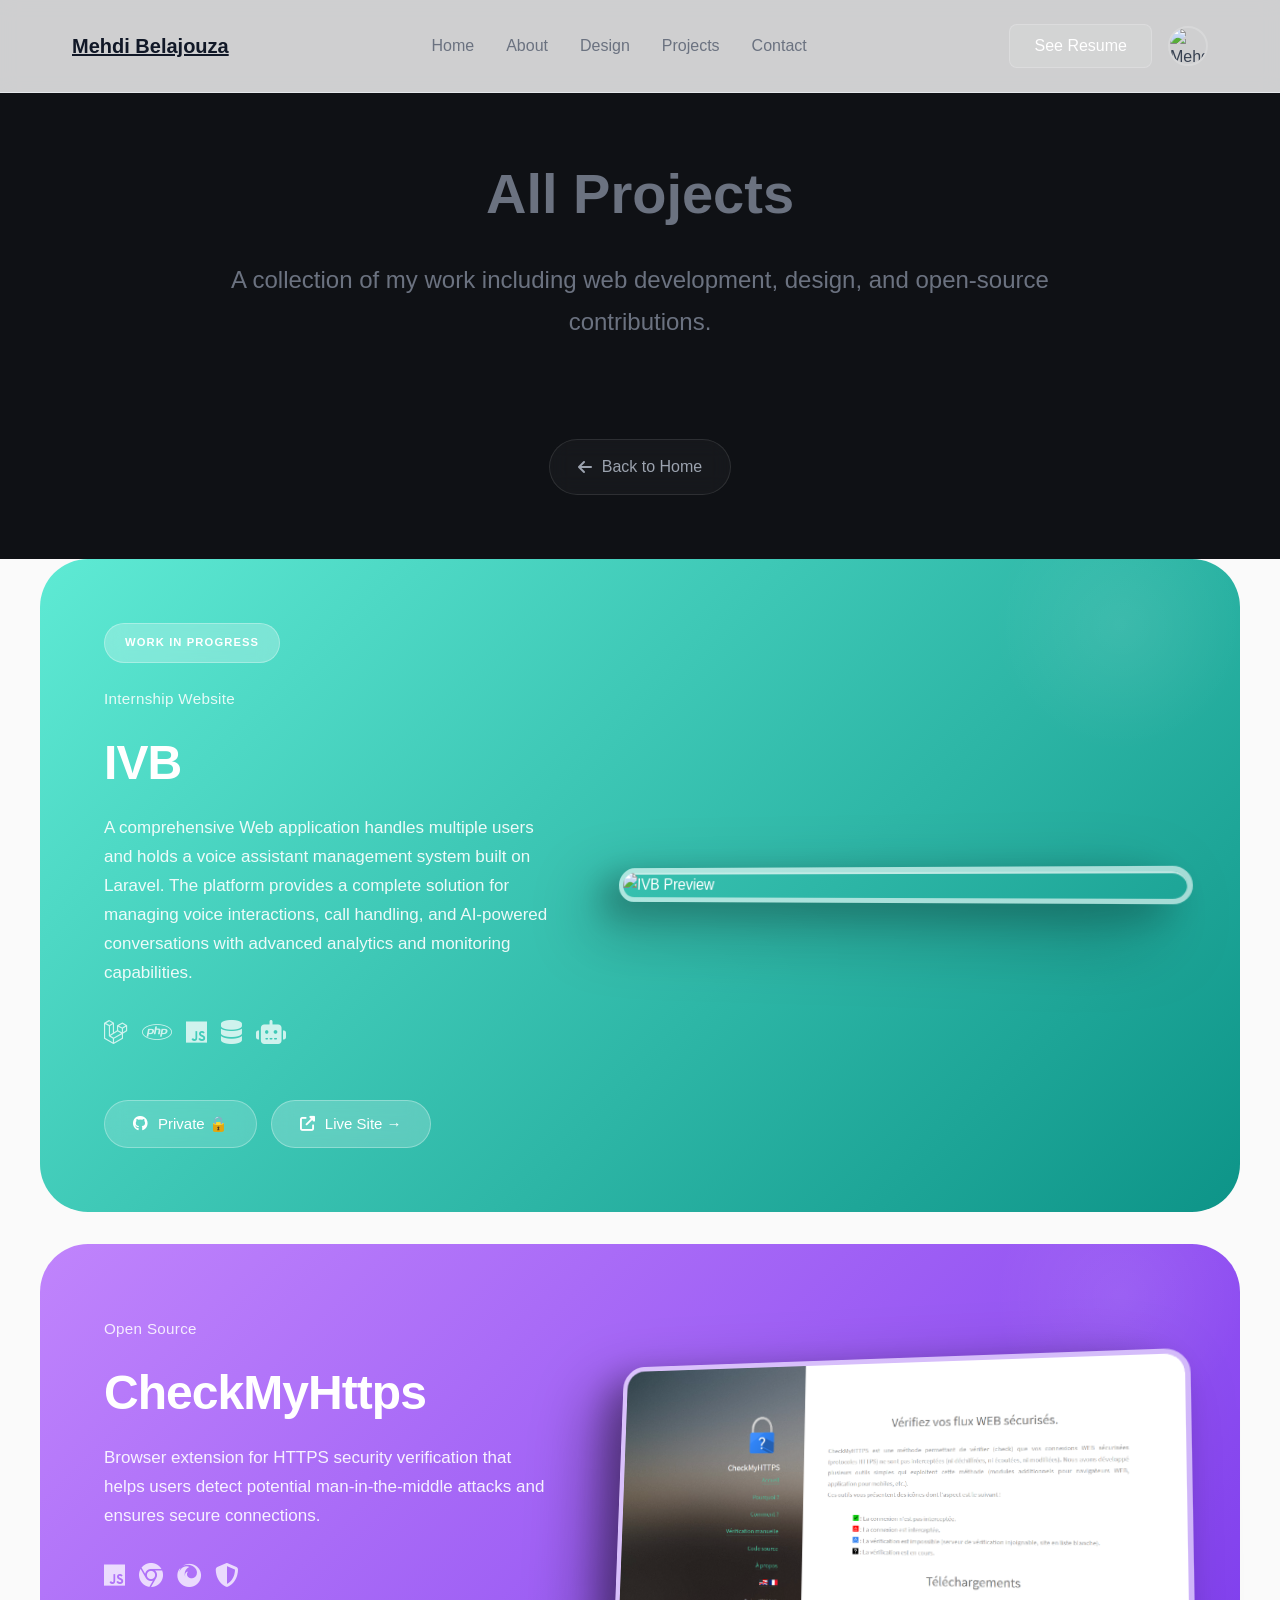
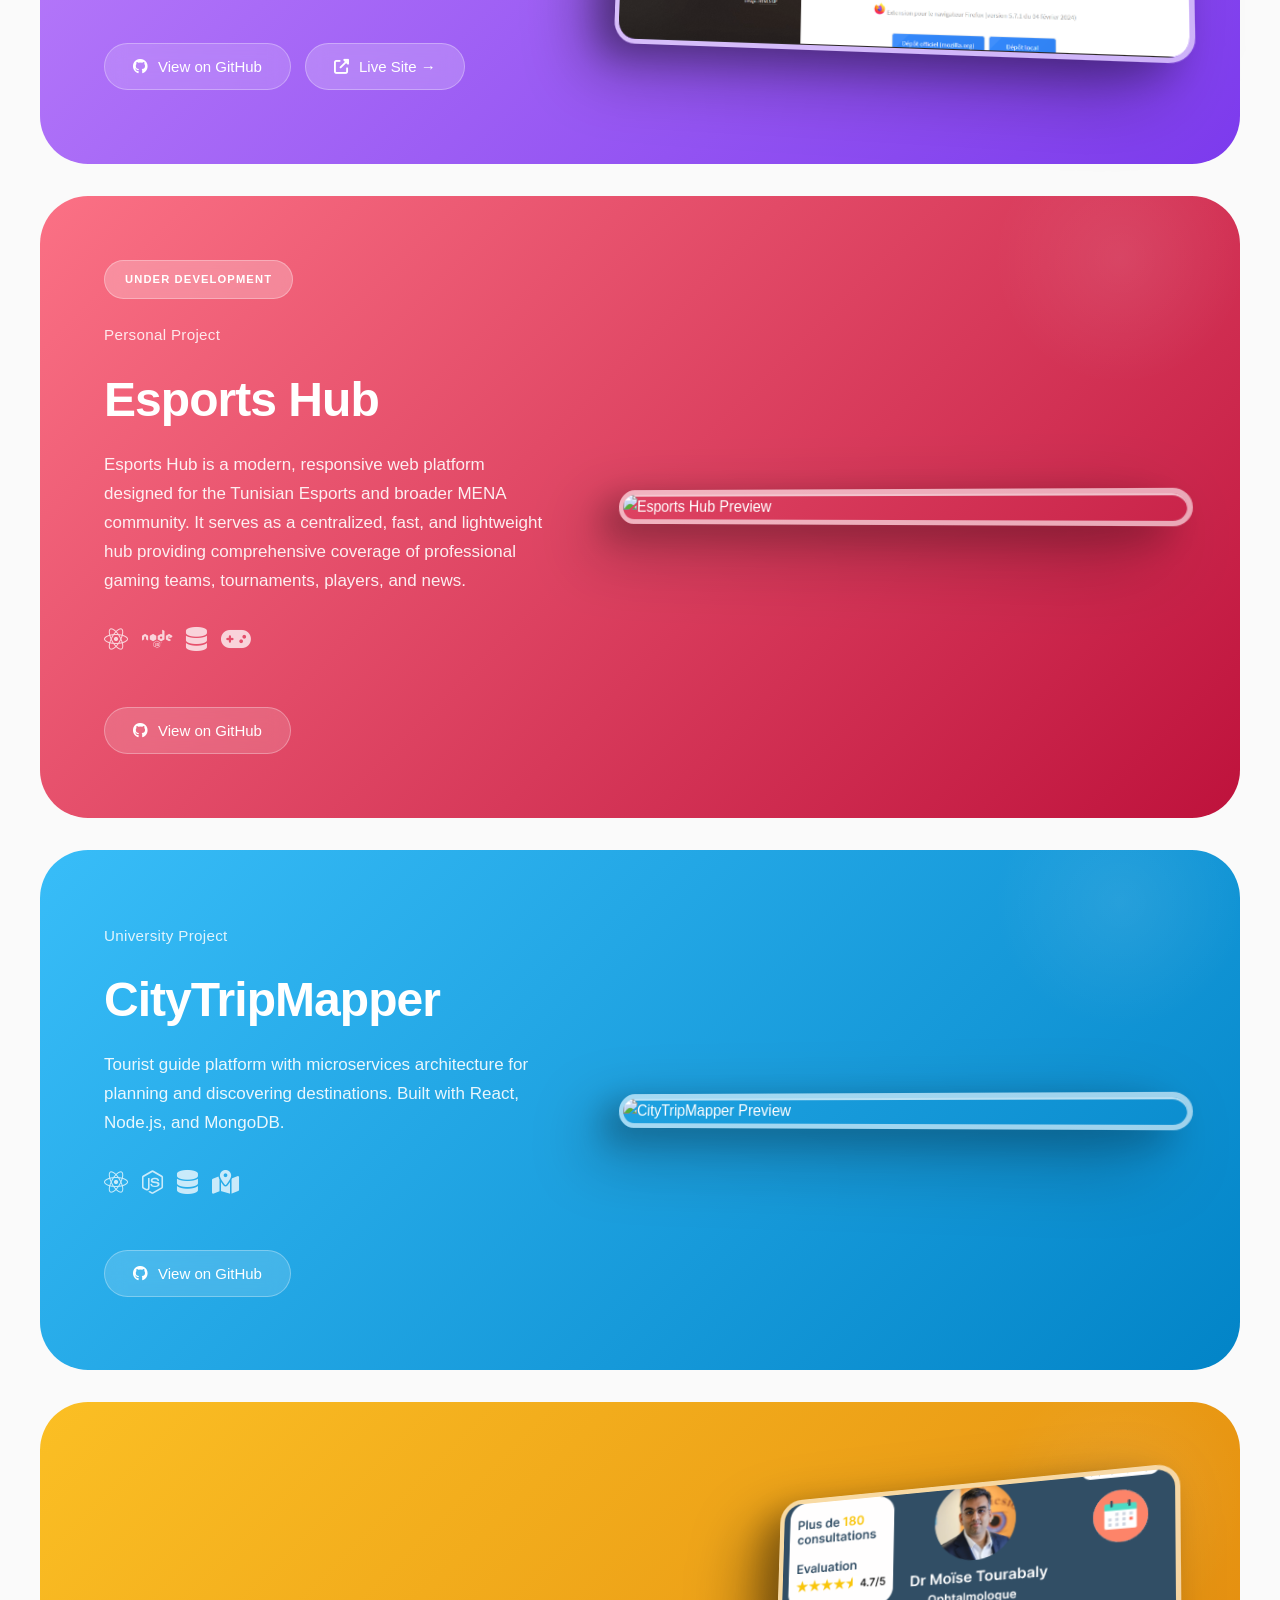
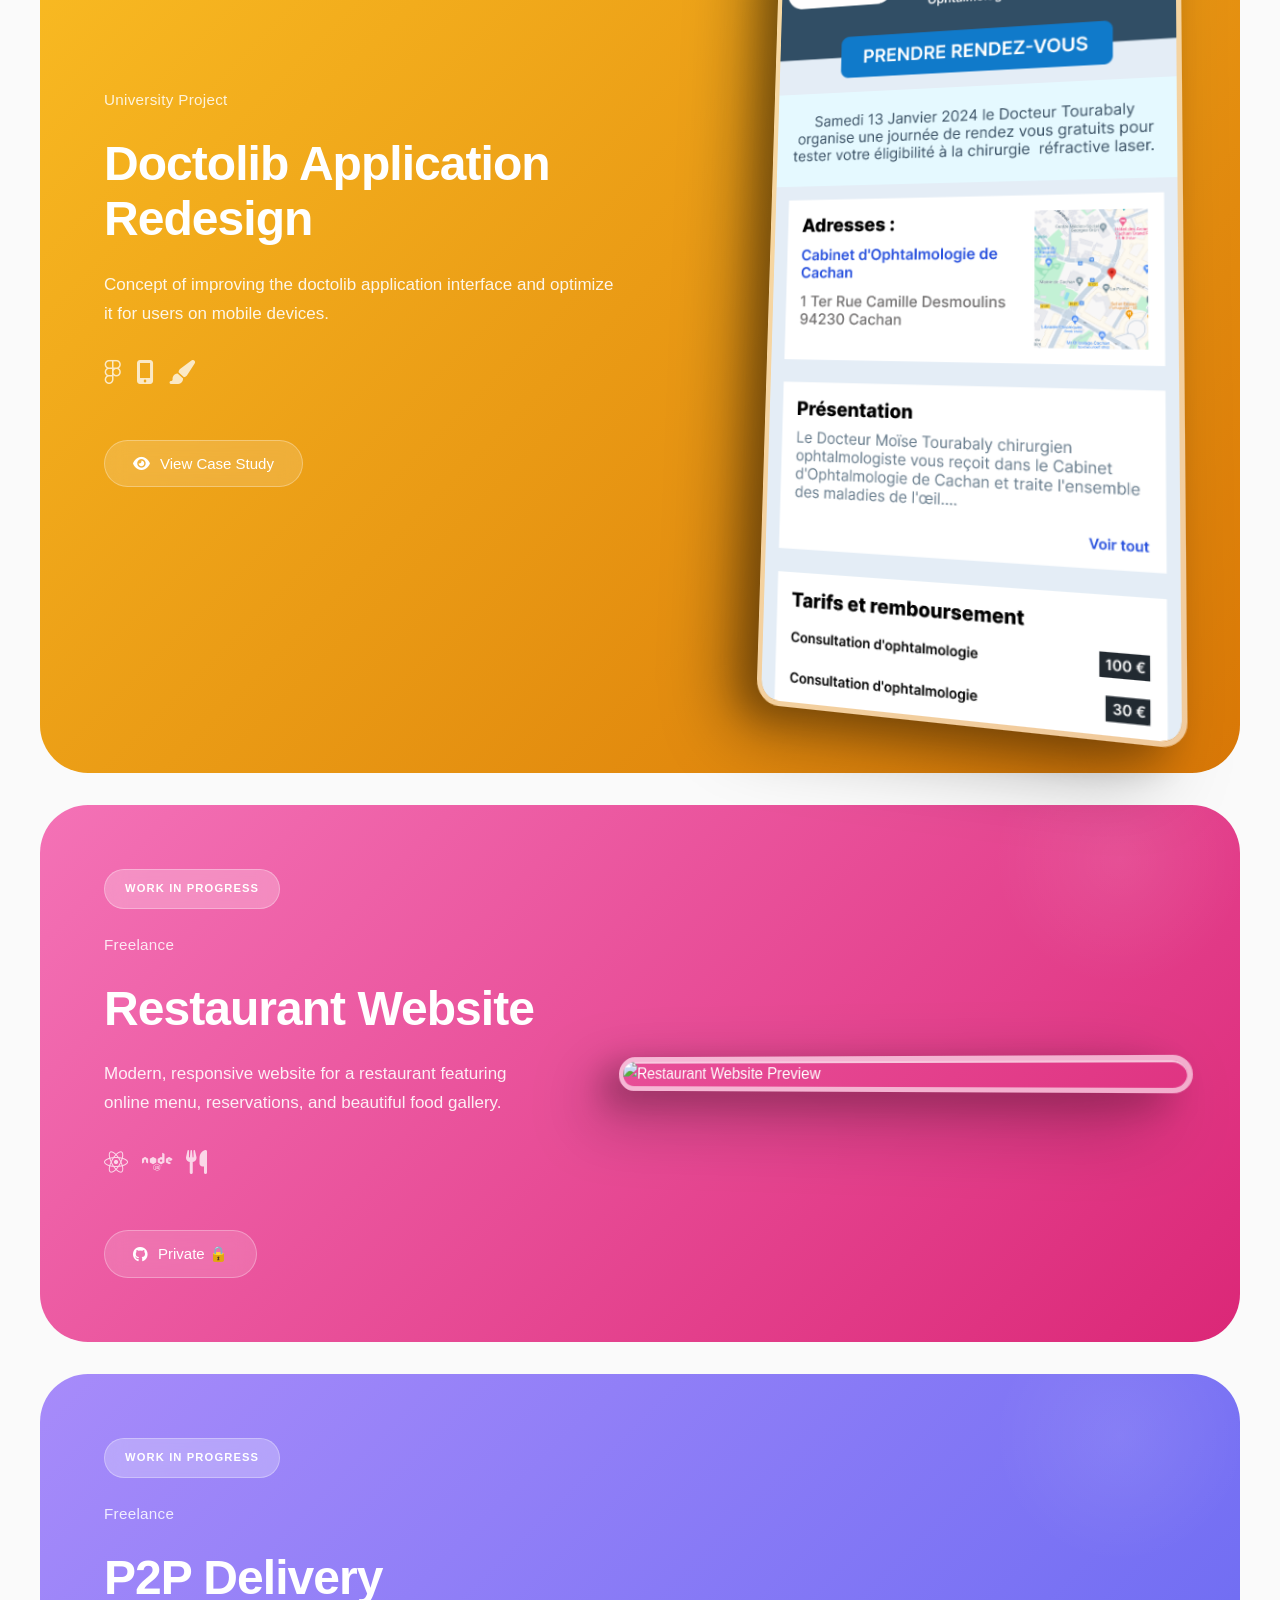
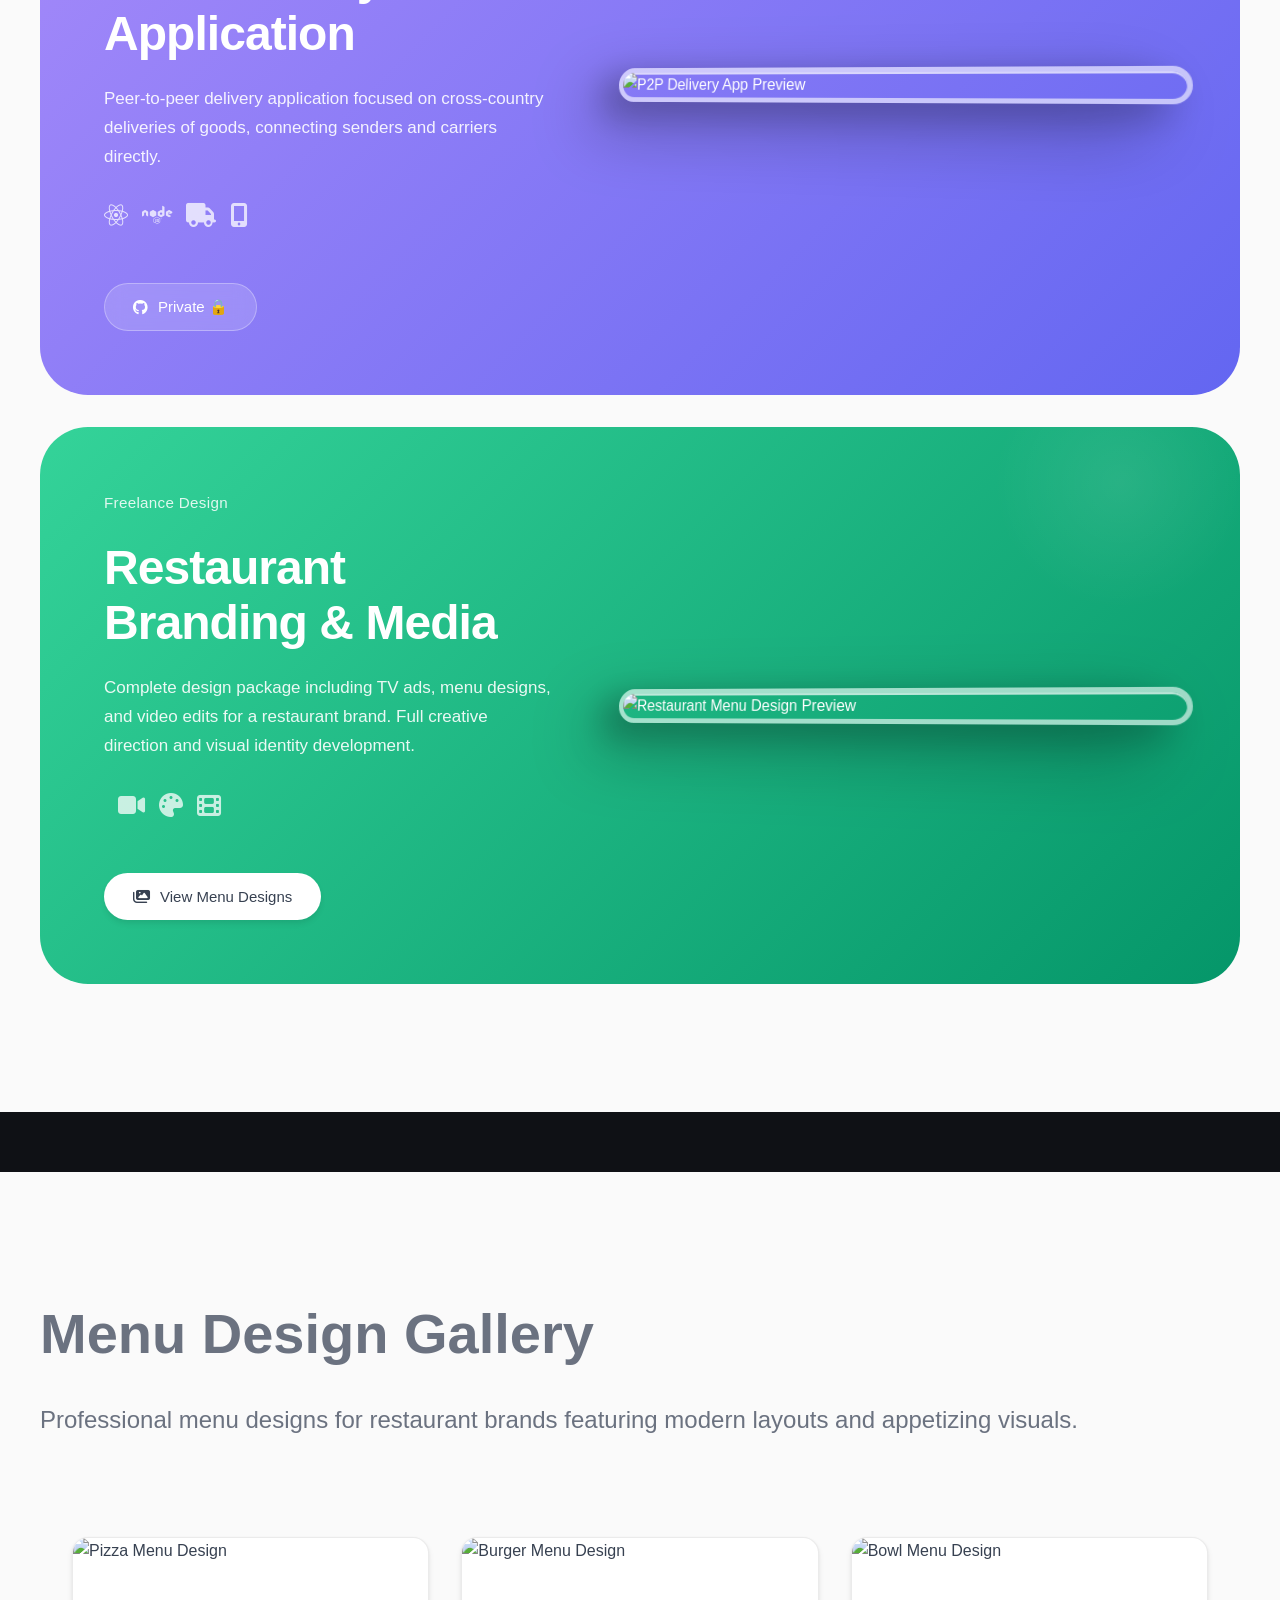
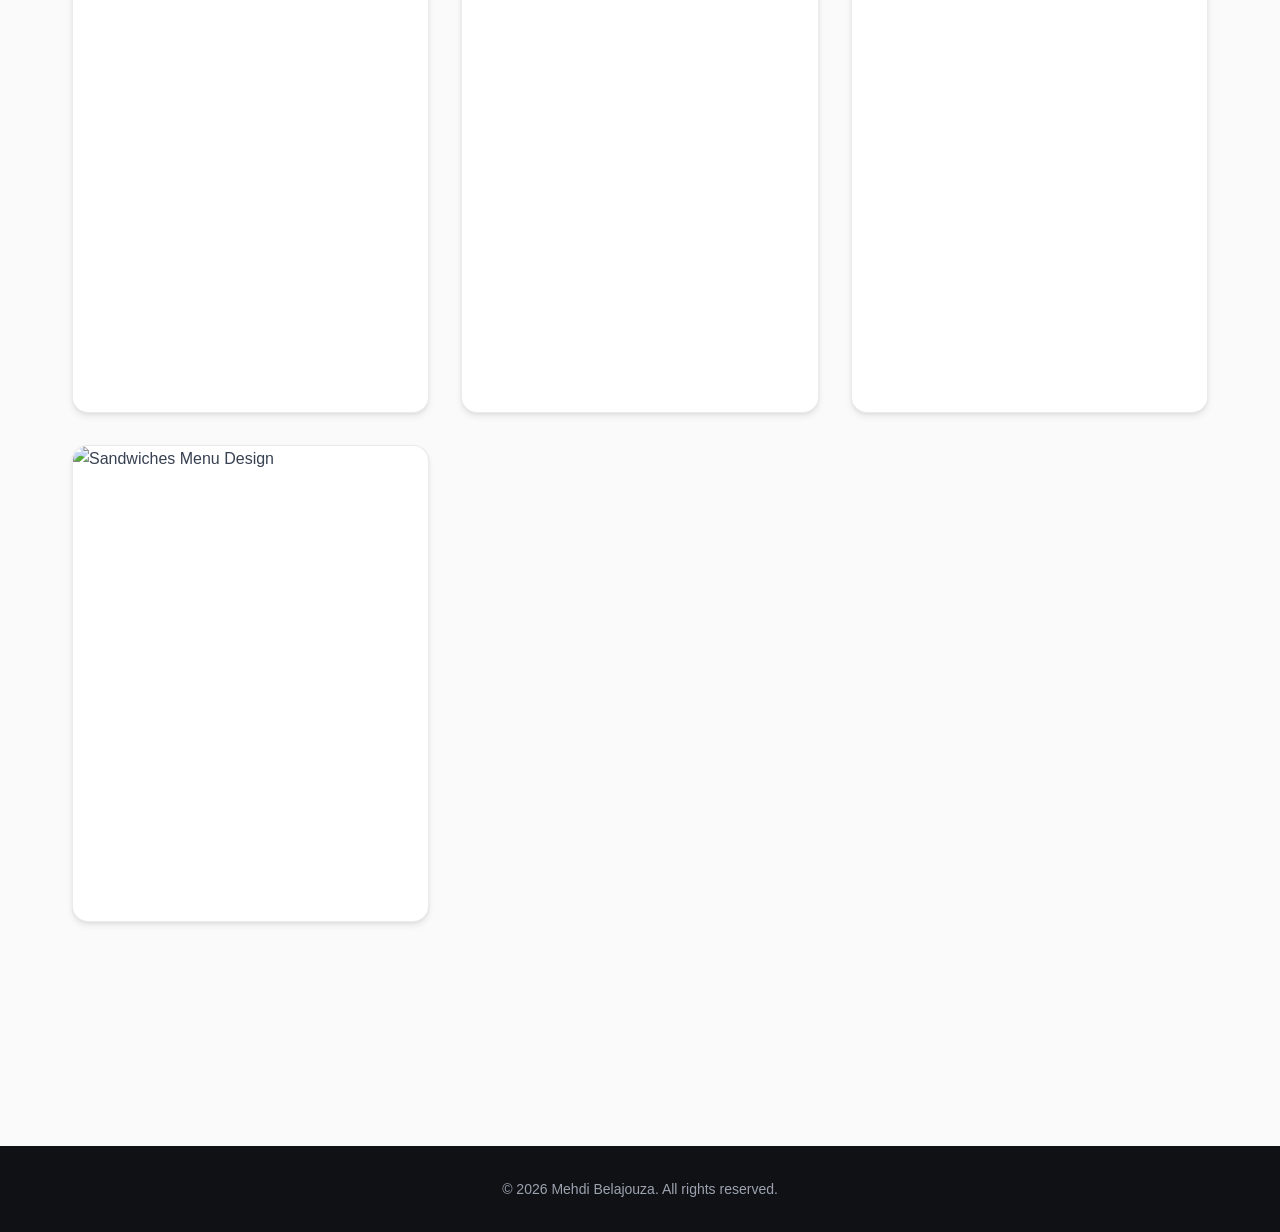
==== projects.html @ 39e76308 "updating Portfolio" ====
<!DOCTYPE html>
<html lang="en">
<head>
    <meta charset="UTF-8">
    <meta name="viewport" content="width=device-width, initial-scale=1.0">
    <title>Projects - Mehdi Belajouza</title>
    
    <!-- Font Awesome -->
    <link rel="stylesheet" href="https://cdnjs.cloudflare.com/ajax/libs/font-awesome/6.4.0/css/all.min.css">
    
    <!-- Stylesheet -->
    <link rel="stylesheet" href="style.css">
</head>
<body class="dark">
    <!-- Navigation -->
    <nav>
        <div class="nav-container">
            <a href="index.html" class="logo">Mehdi Belajouza</a>
            <ul class="nav-links">
                <li><a href="index.html#home">Home</a></li>
                <li><a href="index.html#about">About</a></li>
                <li><a href="index.html#design">Design</a></li>
                <li><a href="projects.html">Projects</a></li>
                <li><a href="index.html#contact">Contact</a></li>
            </ul>
            <div class="nav-actions">
                <a href="resume.html" class="btn-resume">See Resume</a>
                <img src="profile.png" alt="Mehdi Belajouza" class="profile-icon">
            </div>
        </div>
    </nav>

    <header class="projects-header">
        <h1 class="section-title">All Projects</h1>
        <p class="about-text">A collection of my work including web development, design, and open-source contributions.</p>
        <a href="index.html" class="back-link">
            <i class="fas fa-arrow-left"></i>
            Back to Home
        </a>
    </header>

    <!-- Projects Section -->
    <section id="projects" class="projects" style="padding-top: 0;">
        <div class="projects-container">
            <div class="projects-list">
                <!-- Project 1: IVB -->
                <a href="https://ionos.ivb.itfuture.net/" target="_blank" class="project-card-large">
                    <div class="project-content-left">
                        <span class="project-badge-large">WORK IN PROGRESS</span>
                        <span class="project-category-large">Internship Website</span>
                        <h3 class="project-title-large">IVB</h3>
                        <p class="project-description-large">
                            A comprehensive Web application handles multiple users and holds a voice assistant management system built on Laravel. The platform provides a complete solution for managing voice interactions, call handling, and AI-powered conversations with advanced analytics and monitoring capabilities.
                        </p>
                        <div class="project-tech-stack">
                            <i class="fab fa-laravel"></i>
                            <i class="fab fa-php"></i>
                            <i class="fab fa-js"></i>
                            <i class="fas fa-database"></i>
                            <i class="fas fa-robot"></i>
                        </div>
                        <div class="project-buttons">
                            <button class="btn-project btn-private">
                                <i class="fab fa-github"></i> Private 🔒
                            </button>
                            <button class="btn-project btn-live">
                                <i class="fas fa-external-link-alt"></i> Live Site →
                            </button>
                        </div>
                    </div>
                    <div class="project-preview">
                        <img src="iVB.png" alt="IVB Preview">
                    </div>
                </a>
                
                <!-- Project 2: CheckMyHttps -->
                <a href="https://checkmyhttps.net/" target="_blank" class="project-card-large">
                    <div class="project-content-left">
                        <span class="project-category-large">Open Source</span>
                        <h3 class="project-title-large">CheckMyHttps</h3>
                        <p class="project-description-large">
                            Browser extension for HTTPS security verification that helps users detect potential man-in-the-middle attacks and ensures secure connections.
                        </p>
                        <div class="project-tech-stack">
                            <i class="fab fa-js"></i>
                            <i class="fab fa-chrome"></i>
                            <i class="fab fa-firefox"></i>
                            <i class="fas fa-shield-alt"></i>
                        </div>
                        <div class="project-buttons">
                            <button class="btn-project btn-github">
                                <i class="fab fa-github"></i> View on GitHub
                            </button>
                            <button class="btn-project btn-live">
                                <i class="fas fa-external-link-alt"></i> Live Site →
                            </button>
                        </div>
                    </div>
                    <div class="project-preview">
                        <img src="checkmyhttps.png" alt="CheckMyHttps Preview">
                    </div>
                </a>
                
                <!-- Project 3: Esports Hub -->
                <a href="https://github.com/Mehdi-Belajouza/lol-esports-hub" target="_blank" class="project-card-large">
                    <div class="project-content-left">
                        <span class="project-badge-large">UNDER DEVELOPMENT</span>
                        <span class="project-category-large">Personal Project</span>
                        <h3 class="project-title-large">Esports Hub</h3>
                        <p class="project-description-large">
                            Esports Hub is a modern, responsive web platform designed for the Tunisian Esports and broader MENA community. It serves as a centralized, fast, and lightweight hub providing comprehensive coverage of professional gaming teams, tournaments, players, and news.
                        </p>
                        <div class="project-tech-stack">
                            <i class="fab fa-react"></i>
                            <i class="fab fa-node"></i>
                            <i class="fas fa-database"></i>
                            <i class="fas fa-gamepad"></i>
                        </div>
                        <div class="project-buttons">
                            <button class="btn-project btn-github">
                                <i class="fab fa-github"></i> View on GitHub
                            </button>
                        </div>
                    </div>
                    <div class="project-preview">
                        <img src="Internation Esports.png" alt="Esports Hub Preview">
                    </div>
                </a>
                
                <!-- Project 4: CityTripMapper -->
                <a href="https://github.com/CityTripMapper/CityTripMapper" target="_blank" class="project-card-large">
                    <div class="project-content-left">
                        <span class="project-category-large">University Project</span>
                        <h3 class="project-title-large">CityTripMapper</h3>
                        <p class="project-description-large">
                            Tourist guide platform with microservices architecture for planning and discovering destinations. Built with React, Node.js, and MongoDB.
                        </p>
                        <div class="project-tech-stack">
                            <i class="fab fa-react"></i>
                            <i class="fab fa-node-js"></i>
                            <i class="fas fa-database"></i>
                            <i class="fas fa-map-marked-alt"></i>
                        </div>
                        <div class="project-buttons">
                            <button class="btn-project btn-github">
                                <i class="fab fa-github"></i> View on GitHub
                            </button>
                        </div>
                    </div>
                    <div class="project-preview">
                        <img src="citytripmapper.png" alt="CityTripMapper Preview">
                    </div>
                </a>
                
                <!-- Project 5: Doctolib UI/UX -->
                <a href="#" class="project-card-large">
                    <div class="project-content-left">
                        <span class="project-category-large">University Project</span>
                        <h3 class="project-title-large">Doctolib Application Redesign</h3>
                        <p class="project-description-large">
                            Concept of improving the doctolib application interface and optimize it for users on mobile devices.
                        </p>
                        <div class="project-tech-stack">
                            <i class="fab fa-figma"></i>
                            <i class="fas fa-mobile-alt"></i>
                            <i class="fas fa-paint-brush"></i>
                        </div>
                        <div class="project-buttons">
                            <button class="btn-project btn-private">
                                <i class="fas fa-eye"></i> View Case Study
                            </button>
                        </div>
                    </div>
                    <div class="project-preview">
                        <img src="Doctolib.png" alt="Doctolib Redesign Preview">
                    </div>
                </a>
                
                <!-- Project 6: Restaurant Website -->
                <a href="#" class="project-card-large">
                    <div class="project-content-left">
                        <span class="project-badge-large">WORK IN PROGRESS</span>
                        <span class="project-category-large">Freelance</span>
                        <h3 class="project-title-large">Restaurant Website</h3>
                        <p class="project-description-large">
                            Modern, responsive website for a restaurant featuring online menu, reservations, and beautiful food gallery.
                        </p>
                        <div class="project-tech-stack">
                            <i class="fab fa-react"></i>
                            <i class="fab fa-node"></i>
                            <i class="fas fa-utensils"></i>
                        </div>
                        <div class="project-buttons">
                            <button class="btn-project btn-private">
                                <i class="fab fa-github"></i> Private 🔒
                            </button>
                        </div>
                    </div>
                    <div class="project-preview">
                        <img src="All Time Website.png" alt="Restaurant Website Preview">
                    </div>
                </a>
                
                <!-- Project 7: P2P Delivery App -->
                <a href="#" class="project-card-large">
                    <div class="project-content-left">
                        <span class="project-badge-large">WORK IN PROGRESS</span>
                        <span class="project-category-large">Freelance</span>
                        <h3 class="project-title-large">P2P Delivery Application</h3>
                        <p class="project-description-large">
                            Peer-to-peer delivery application focused on cross-country deliveries of goods, connecting senders and carriers directly.
                        </p>
                        <div class="project-tech-stack">
                            <i class="fab fa-react"></i>
                            <i class="fab fa-node"></i>
                            <i class="fas fa-truck"></i>
                            <i class="fas fa-mobile-alt"></i>
                        </div>
                        <div class="project-buttons">
                            <button class="btn-project btn-private">
                                <i class="fab fa-github"></i> Private 🔒
                            </button>
                        </div>
                    </div>
                    <div class="project-preview">
                        <img src="p2pwebapp.png" alt="P2P Delivery App Preview">
                    </div>
                </a>
                
                <!-- Project 8: Restaurant Design Work -->
                <a href="#menu-designs" class="project-card-large">
                    <div class="project-content-left">
                        <span class="project-category-large">Freelance Design</span>
                        <h3 class="project-title-large">Restaurant Branding & Media</h3>
                        <p class="project-description-large">
                            Complete design package including TV ads, menu designs, and video edits for a restaurant brand. Full creative direction and visual identity development.
                        </p>
                        <div class="project-tech-stack">
                            <i class="fab fa-adobe"></i>
                            <i class="fas fa-video"></i>
                            <i class="fas fa-palette"></i>
                            <i class="fas fa-film"></i>
                        </div>
                        <div class="project-buttons">
                            <button class="btn-project btn-primary">
                                <i class="fas fa-images"></i> View Menu Designs
                            </button>
                        </div>
                    </div>
                    <div class="project-preview">
                        <img src="All Time Croustiz.png" alt="Restaurant Menu Design Preview">
                    </div>
                </a>
            </div>
        </div>
    </section>

    <!-- Menu Designs Gallery Section -->
    <section id="menu-designs" class="design-section" style="margin-top: 60px;">
        <div class="design-container">
            <h2 class="section-title">Menu Design Gallery</h2>
            <p class="about-text">
                Professional menu designs for restaurant brands featuring modern layouts and appetizing visuals.
            </p>
            
            <div class="menu-gallery">
                <div class="menu-item" data-title="Pizza Menu Design">
                    <img src="Pizza.png" alt="Pizza Menu Design">
                    <div class="menu-overlay">
                        <span class="view-icon">👁️</span>
                        <span class="menu-title">Pizza Menu</span>
                    </div>
                </div>
                
                <div class="menu-item" data-title="Burger Menu Design">
                    <img src="Burger.png" alt="Burger Menu Design">
                    <div class="menu-overlay">
                        <span class="view-icon">👁️</span>
                        <span class="menu-title">Burger Menu</span>
                    </div>
                </div>
                
                <div class="menu-item" data-title="Bowl Menu Design">
                    <img src="Bowl.png" alt="Bowl Menu Design">
                    <div class="menu-overlay">
                        <span class="view-icon">👁️</span>
                        <span class="menu-title">Bowl Menu</span>
                    </div>
                </div>
                
                <div class="menu-item" data-title="Sandwiches Menu Design">
                    <img src="sandwiches.png" alt="Sandwiches Menu Design">
                    <div class="menu-overlay">
                        <span class="view-icon">👁️</span>
                        <span class="menu-title">Sandwiches Menu</span>
                    </div>
                </div>
            </div>
        </div>
    </section>

    <!-- Lightbox Modal -->
    <div id="lightbox" class="lightbox">
        <span class="lightbox-close">&times;</span>
        <div class="lightbox-content">
            <img id="lightbox-img" src="" alt="">
            <div class="lightbox-caption"></div>
        </div>
        <button class="lightbox-prev">&#10094;</button>
        <button class="lightbox-next">&#10095;</button>
    </div>

    <footer>
        <p>&copy; 2026 Mehdi Belajouza. All rights reserved.</p>
    </footer>
    
    <!-- Main Script -->
    <script src="script.js"></script>
</body>
</html>
---- style.css ----
/* Global Styles */
* {
    margin: 0;
    padding: 0;
    box-sizing: border-box;
}

body {
    font-family: -apple-system, BlinkMacSystemFont, 'Inter', 'Segoe UI', 'Roboto', sans-serif;
    background-color: #fafafa;
    color: #374151;
    line-height: 1.6;
    transition: background-color 0.5s, color 0.5s;
}

body.dark {
    background-color: #0f1115;
    color: #cbd5e1;
}

/* Navigation */
nav {
    position: fixed;
    top: 0;
    width: 100%;
    background: rgba(255, 255, 255, 0.8);
    backdrop-filter: blur(10px);
    border-bottom: 1px solid #e5e7eb;
    z-index: 1000;
    transition: background-color 0.3s, border-color 0.3s;
}

body.dark nav {
    background: rgba(15, 17, 21, 0.7);
    border-bottom: 1px solid rgba(255, 255, 255, 0.1);
}

.nav-container {
    max-width: 1200px;
    margin: 0 auto;
    padding: 1.5rem 2rem;
    display: flex;
    justify-content: space-between;
    align-items: center;
}

.logo {
    font-size: 1.25rem;
    font-weight: 700;
    color: #111827;
}

body.dark .logo {
    color: #fff;
}

.nav-links {
    display: flex;
    gap: 2rem;
    list-style: none;
}

.nav-links a {
    color: #6b7280;
    text-decoration: none;
    font-weight: 500;
    transition: color 0.2s;
}

.nav-links a:hover {
    color: #111827;
}

body.dark .nav-links a {
    color: #9ca3af;
}

body.dark .nav-links a:hover {
    color: #fff;
}

.nav-actions {
    display: flex;
    align-items: center;
    gap: 1rem;
}

.btn-resume {
    padding: 0.5rem 1.5rem;
    background: rgba(255, 255, 255, 0.1);
    color: #fff;
    text-decoration: none;
    border-radius: 0.5rem;
    border: 1px solid rgba(255, 255, 255, 0.2);
    font-weight: 500;
    transition: all 0.2s;
}

.btn-resume:hover {
    background: rgba(255, 255, 255, 0.2);
}

.profile-icon {
    width: 40px;
    height: 40px;
    border-radius: 50%;
    object-fit: cover;
    border: 2px solid rgba(255, 255, 255, 0.2);
}

/* Hero Section */
.hero {
    min-height: 100vh;
    display: flex;
    align-items: center;
    justify-content: center;
    padding: 6rem 2rem 4rem;
    position: relative;
    overflow: hidden;
}

body.dark .hero::before {
    content: '';
    position: absolute;
    top: 0;
    left: 0;
    right: 0;
    bottom: 0;
    background: radial-gradient(ellipse at top, rgba(59, 130, 246, 0.15), transparent 60%),
                radial-gradient(ellipse at bottom, rgba(236, 72, 153, 0.15), transparent 70%);
    z-index: -1;
}

.hero-content {
    max-width: 900px;
    text-align: center;
}

.greeting {
    font-size: 2rem;
    font-weight: 700;
    color: #6b7280;
    margin-bottom: 2rem;
}

body.dark .greeting {
    color: #9ca3af;
}

.hero-title {
    font-size: 5rem;
    font-weight: 700;
    color: #111827;
    line-height: 1.1;
    margin-bottom: 3rem;
}

body.dark .hero-title {
    color: #fff;
}

@media (max-width: 768px) {
    .hero-title {
        font-size: 2.5rem;
    }
}

.button-group {
    display: flex;
    gap: 1rem;
    justify-content: center;
    margin-bottom: 4rem;
}

.btn {
    padding: 1rem 2rem;
    font-size: 1.125rem;
    font-weight: 500;
    border-radius: 1rem;
    border: none;
    cursor: pointer;
    transition: all 0.2s;
    display: inline-flex;
    align-items: center;
    gap: 0.5rem;
}

.btn-primary {
    background: white;
    color: #374151;
    box-shadow: 0 4px 6px -1px rgba(0, 0, 0, 0.1);
}

body.dark .btn-primary {
    background: rgba(255, 255, 255, 0.1);
    color: #fff;
    border: 1px solid rgba(255, 255, 255, 0.2);
}

.btn-primary:hover {
    transform: translateY(-2px);
    box-shadow: 0 10px 15px -3px rgba(0, 0, 0, 0.1);
}

body.dark .btn-primary:hover {
    background: rgba(255, 255, 255, 0.2);
}

.btn-secondary {
    background: rgba(255, 255, 255, 0.5);
    color: #6b7280;
}

body.dark .btn-secondary {
    background: transparent;
    color: #9ca3af;
    border: 1px solid rgba(255, 255, 255, 0.2);
}

.btn-secondary:hover {
    background: white;
}

body.dark .btn-secondary:hover {
    background: rgba(255, 255, 255, 0.1);
    color: #fff;
}

/* Code Window */
.code-window {
    background: white;
    border-radius: 1.5rem;
    border: 1px solid #e5e7eb;
    box-shadow: 0 20px 25px -5px rgba(0, 0, 0, 0.1);
    overflow: hidden;
}

body.dark .code-window {
    background: rgba(15, 17, 21, 0.5);
    border: 1px solid rgba(255, 255, 255, 0.1);
    backdrop-filter: blur(16px);
}

.window-header {
    background: #f3f4f6;
    padding: 0.75rem 1rem;
    display: flex;
    align-items: center;
    gap: 0.5rem;
    border-bottom: 1px solid #e5e7eb;
}

body.dark .window-header {
    background: rgba(255, 255, 255, 0.05);
    border-bottom: 1px solid rgba(255, 255, 255, 0.1);
}

.window-dot {
    width: 12px;
    height: 12px;
    border-radius: 50%;
}

.window-dot.red { background: #ff5f56; }
.window-dot.yellow { background: #ffbd2e; }
.window-dot.green { background: #27c93f; }

.window-title {
    flex: 1;
    text-align: center;
    font-size: 0.875rem;
    color: #6b7280;
    font-family: monospace;
}

body.dark .window-title {
    color: #9ca3af;
}

.code-content {
    padding: 2rem;
    font-family: 'SF Mono', Monaco, monospace;
    font-size: 0.9rem;
    line-height: 1.8;
    text-align: left;
}

.code-keyword { color: #8b5cf6; }
.code-var { color: #3b82f6; }
.code-prop { color: #059669; }
.code-string { color: #ea580c; }

body.dark .code-keyword { color: #a78bfa; }
body.dark .code-var { color: #93c5fd; }
body.dark .code-prop { color: #34d399; }
body.dark .code-string { color: #fb923c; }

/* About Section */
.about {
    padding: 8rem 2rem;
    background: #fafafa;
}

body.dark .about {
    background: transparent;
}

.about-container {
    max-width: 900px;
    margin: 0 auto;
}

.section-title {
    font-size: 3.5rem;
    font-weight: 700;
    color: #6b7280;
    line-height: 1.2;
    margin-bottom: 2rem;
}

body.dark .section-title {
    color: #fff;
}

.about-text {
    font-size: 1.5rem;
    color: #6b7280;
    line-height: 1.75;
    margin-bottom: 4rem;
}

body.dark .about-text {
    color: #9ca3af;
}

.services-grid {
    display: grid;
    grid-template-columns: repeat(auto-fit, minmax(300px, 1fr));
    gap: 2rem;
    margin-top: 3rem;
}

.service-card {
    background: white;
    padding: 2rem;
    border-radius: 1.5rem;
    border: 1px solid #e5e7eb;
    transition: all 0.3s;
}

body.dark .service-card {
    background: rgba(15, 17, 21, 0.5);
    border: 1px solid rgba(255, 255, 255, 0.1);
    backdrop-filter: blur(16px);
}

.service-card:hover {
    transform: translateY(-4px);
    box-shadow: 0 20px 25px -5px rgba(0, 0, 0, 0.1);
}

body.dark .service-card:hover {
    background: rgba(30, 33, 39, 0.7);
}

.service-icon {
    width: 3.5rem;
    height: 3.5rem;
    border-radius: 1rem;
    display: flex;
    align-items: center;
    justify-content: center;
    font-size: 1.75rem;
    margin-bottom: 1.5rem;
}

.icon-blue {
    background: #dbeafe;
    color: #2563eb;
}

body.dark .icon-blue {
    background: rgba(59, 130, 246, 0.1);
    color: #60a5fa;
}

.icon-purple {
    background: #f3e8ff;
    color: #9333ea;
}

body.dark .icon-purple {
    background: rgba(168, 85, 247, 0.1);
    color: #c084fc;
}

.service-title {
    font-size: 1.5rem;
    font-weight: 700;
    color: #111827;
    margin-bottom: 0.75rem;
}

body.dark .service-title {
    color: #fff;
}

.service-description {
    font-size: 1.1rem;
    color: #6b7280;
    line-height: 1.6;
}

body.dark .service-description {
    color: #9ca3af;
}

/* Design Section */
.design-section {
    padding: 8rem 2rem;
    background: #fafafa;
}

body.dark .design-section {
    background: transparent;
}

.design-container {
    max-width: 1200px;
    margin: 0 auto;
}

.design-grid {
    display: grid;
    grid-template-columns: repeat(auto-fit, minmax(300px, 1fr));
    gap: 2rem;
    margin-top: 3rem;
}

.design-card {
    background: white;
    border-radius: 1.5rem;
    border: 1px solid #e5e7eb;
    overflow: hidden;
    transition: all 0.3s;
}

body.dark .design-card {
    background: rgba(15, 17, 21, 0.5);
    border: 1px solid rgba(255, 255, 255, 0.1);
    backdrop-filter: blur(16px);
}

.design-card:hover {
    transform: translateY(-4px);
    box-shadow: 0 20px 25px -5px rgba(0, 0, 0, 0.1);
}

body.dark .design-card:hover {
    background: rgba(30, 33, 39, 0.7);
}

.design-image {
    height: 200px;
    display: flex;
    align-items: center;
    justify-content: center;
    font-size: 3rem;
    color: white;
    overflow: hidden;
}

.design-image img {
    width: 100%;
    height: 100%;
    object-fit: contain;
}

.design-info {
    padding: 1.5rem;
}

.design-title {
    font-size: 1.25rem;
    font-weight: 700;
    color: #111827;
    margin-bottom: 0.5rem;
}

body.dark .design-title {
    color: #fff;
}

.design-description {
    font-size: 1rem;
    color: #6b7280;
    line-height: 1.6;
}

body.dark .design-description {
    color: #9ca3af;
}

/* Projects Section */
.projects {
    padding: 8rem 2rem;
    background: #fafafa;
}

body.dark .projects {
    background: transparent;
}

.projects-container {
    max-width: 1200px;
    margin: 0 auto;
}

.projects-grid {
    display: grid;
    grid-template-columns: repeat(auto-fit, minmax(350px, 1fr));
    gap: 2rem;
    margin-top: 3rem;
}

@media (max-width: 768px) {
    .projects-grid {
        grid-template-columns: 1fr;
    }
}

.project-card {
    border-radius: 1.5rem;
    overflow: hidden;
    transition: all 0.3s;
    text-decoration: none;
    color: inherit;
    display: flex;
    flex-direction: column;
    justify-content: space-between;
    min-height: 350px;
    padding: 2rem;
    opacity: 0.85;
    position: relative;
}

.project-card:hover {
    transform: translateY(-6px);
    opacity: 1;
}

.project-card .description {
    position: absolute;
    top: 50%;
    left: 50%;
    transform: translate(-50%, -50%);
    /* background: rgba(0,0,0,0.85); */
    color: white;
    padding: 2rem;
    border-radius: 1rem;
    width: 80%;
    text-align: center;
    font-size: 1.1rem;
    opacity: 12%;
    visibility: hidden;
    transition: opacity 0.3s ease-in-out, visibility 0.3s ease-in-out;
}

.project-card:hover .description {
    opacity: 1;
    visibility: visible;
}


.project-card .category {
    font-size: 1rem;
    color: rgba(255, 255, 255, 0.8);
}

.project-card .title {
    font-size: 2rem;
    font-weight: 700;
    line-height: 1.2;
    color: #fff;
}

.project-card-more {
    align-items: center;
    justify-content: center;
    font-size: 1.5rem;
    font-weight: 700;
    color: #9ca3af;
    background-color: rgba(15, 17, 21, 0.5);
    border: 1px solid rgba(255, 255, 255, 0.1);
}

.project-card-more:hover {
    background: rgba(30, 33, 39, 0.7);
    color: #fff;
}


/* Contact Section */
.contact {
    padding: 8rem 2rem;
    background: #fafafa;
    text-align: center;
}

body.dark .contact {
    background: transparent;
}

.contact-container {
    max-width: 700px;
    margin: 0 auto;
}

.contact-links {
    display: flex;
    justify-content: center;
    gap: 1.5rem;
    margin-top: 2rem;
}

.contact-link {
    width: 3.5rem;
    height: 3.5rem;
    display: flex;
    align-items: center;
    justify-content: center;
    background: white;
    border: 1px solid #e5e7eb;
    border-radius: 1rem;
    color: #6b7280;
    font-size: 1.5rem;
    text-decoration: none;
    transition: all 0.2s;
}

body.dark .contact-link {
    background: rgba(15, 17, 21, 0.5);
    border: 1px solid rgba(255, 255, 255, 0.1);
    color: #9ca3af;
}

.contact-link:hover {
    transform: translateY(-2px);
    box-shadow: 0 10px 15px -3px rgba(0, 0, 0, 0.1);
    color: #3b82f6;
}

body.dark .contact-link:hover {
    background: rgba(30, 33, 39, 0.7);
    color: #fff;
}

footer {
    padding: 2rem;
    text-align: center;
    color: #9ca3af;
    font-size: 0.875rem;
}

body.dark footer {
    color: #64748b;
}

/* Projects Page Header */
.projects-header {
    padding: 10rem 2rem 4rem;
    text-align: center;
    max-width: 900px;
    margin: 0 auto;
}

.back-link {
    display: inline-flex;
    align-items: center;
    gap: 0.625rem;
    color: #9ca3af;
    text-decoration: none;
    font-weight: 500;
    margin-top: 2rem;
    padding: 0.875rem 1.75rem;
    border: 1.5px solid rgba(255, 255, 255, 0.1);
    border-radius: 3rem;
    transition: all 0.3s cubic-bezier(0.4, 0, 0.2, 1);
    backdrop-filter: blur(10px);
    background: rgba(255, 255, 255, 0.03);
}

.back-link:hover {
    background: rgba(255, 255, 255, 0.08);
    color: #fff;
    transform: translateY(-2px);
    box-shadow: 0 8px 16px rgba(0, 0, 0, 0.1);
}

/* Resume Page Styles */
.resume-body {
    background: #000;
    color: #fff;
    padding: 2rem;
    font-family: -apple-system, BlinkMacSystemFont, 'Inter', 'Segoe UI', 'Roboto', sans-serif;
}

.resume-container {
    max-width: 1200px;
    margin: 0 auto;
}

.resume-header {
    border-bottom: 2px solid #333;
    padding-bottom: 2rem;
    margin-bottom: 3rem;
}

.resume-header-top {
    display: flex;
    justify-content: space-between;
    align-items: flex-start;
    margin-bottom: 1rem;
}

.btn-download-pdf {
    background: #e11d48;
    color: white;
    border: none;
    padding: 0.75rem 1.5rem;
    border-radius: 9999px;
    font-weight: 600;
    cursor: pointer;
    display: flex;
    align-items: center;
    gap: 0.5rem;
    transition: all 0.2s;
}

.btn-download-pdf:hover {
    background: #be123c;
}

.resume-profile {
    display: flex;
    align-items: center;
    gap: 1.5rem;
    margin-bottom: 1rem;
}

.resume-photo {
    width: 60px;
    height: 60px;
    border-radius: 50%;
    object-fit: cover;
}

.resume-name {
    font-size: 2rem;
    font-weight: 700;
    margin: 0;
}

.resume-role {
    font-size: 1rem;
    color: #9ca3af;
    margin: 0;
}

.resume-contact-info {
    display: flex;
    flex-wrap: wrap;
    gap: 1.5rem;
    margin: 1rem 0;
}

.resume-contact-info a {
    color: #60a5fa;
    text-decoration: none;
    display: flex;
    align-items: center;
    gap: 0.5rem;
}

.resume-contact-info a:hover {
    color: #93c5fd;
}

.resume-bio {
    color: #9ca3af;
    line-height: 1.6;
    margin: 1.5rem 0;
}

.btn-back-home {
    display: inline-flex;
    align-items: center;
    gap: 0.5rem;
    color: #fff;
    background: rgba(255, 255, 255, 0.1);
    padding: 0.75rem 1.5rem;
    border-radius: 0.5rem;
    text-decoration: none;
    border: 1px solid rgba(255, 255, 255, 0.2);
    margin-top: 1rem;
    transition: all 0.2s;
}

.btn-back-home:hover {
    background: rgba(255, 255, 255, 0.2);
}

.resume-content {
    display: grid;
    grid-template-columns: 1.5fr 1fr;
    gap: 3rem;
}

.resume-section {
    margin-bottom: 2rem;
}

.resume-section-title {
    font-size: 1.5rem;
    font-weight: 700;
    margin-bottom: 1.5rem;
    color: #fff;
}

.resume-subsection-title {
    font-size: 1.125rem;
    font-weight: 600;
    margin: 1.5rem 0 1rem;
    color: #fff;
}

.resume-item {
    margin-bottom: 2rem;
}

.resume-item-title {
    font-size: 1.125rem;
    font-weight: 700;
    color: #fff;
    margin-bottom: 0.25rem;
}

.resume-item-subtitle {
    font-size: 0.9rem;
    color: #9ca3af;
    margin-bottom: 0.5rem;
}

.resume-item-description {
    font-size: 0.95rem;
    color: #cbd5e1;
    line-height: 1.6;
    margin-bottom: 0.5rem;
}

.resume-list {
    list-style: none;
    padding-left: 0;
    margin-top: 0.75rem;
}

.resume-list li {
    position: relative;
    padding-left: 1.25rem;
    margin-bottom: 0.5rem;
    color: #cbd5e1;
    font-size: 0.9rem;
    line-height: 1.5;
}

.resume-list li:before {
    content: "–";
    position: absolute;
    left: 0;
    color: #9ca3af;
}

.resume-achievement-list {
    list-style: none;
    padding-left: 0;
}

.resume-achievement-list li {
    padding: 0.5rem 0;
    color: #cbd5e1;
    font-size: 0.9rem;
}

.resume-tags {
    display: flex;
    flex-wrap: wrap;
    gap: 0.75rem;
}

.resume-tag {
    background: rgba(255, 255, 255, 0.1);
    padding: 0.5rem 1rem;
    border-radius: 0.5rem;
    font-size: 0.875rem;
    color: #cbd5e1;
}

.resume-skills-grid {
    display: grid;
    grid-template-columns: 1fr 1fr;
    gap: 0.75rem;
}

.resume-skill-category {
    display: flex;
    flex-direction: column;
    gap: 0.75rem;
}

@media (max-width: 768px) {
    .resume-content {
        grid-template-columns: 1fr;
    }
    
    .resume-skills-grid {
        grid-template-columns: 1fr;
    }
}

/* Projects Page - Large Card Layout */
.projects-list {
    display: flex;
    flex-direction: column;
    gap: 2rem;
}

.project-card-large {
    display: flex;
    align-items: center;
    justify-content: space-between;
    background: linear-gradient(135deg, #5eead4 0%, #0d9488 100%);
    border-radius: 3rem;
    padding: 4rem;
    text-decoration: none;
    color: white;
    transition: all 0.4s cubic-bezier(0.4, 0, 0.2, 1);
    min-height: 520px;
    position: relative;
    overflow: visible;
    gap: 2.5rem;
}

.project-card-large::before {
    content: '';
    position: absolute;
    inset: 0;
    background: radial-gradient(
        circle 180px at 90% 10%, 
        rgba(255, 255, 255, 0.08), 
        transparent 70%
    );
    pointer-events: none;
}

.project-card-large:nth-child(2) {
    background: linear-gradient(135deg, #c084fc 0%, #7c3aed 100%);
}

.project-card-large:nth-child(3) {
    background: linear-gradient(135deg, #fb7185 0%, #be123c 100%);
}

.project-card-large:nth-child(4) {
    background: linear-gradient(135deg, #38bdf8 0%, #0284c7 100%);
}

.project-card-large:nth-child(5) {
    background: linear-gradient(135deg, #fbbf24 0%, #d97706 100%);
}

.project-card-large:nth-child(6) {
    background: linear-gradient(135deg, #f472b6 0%, #db2777 100%);
}

.project-card-large:nth-child(7) {
    background: linear-gradient(135deg, #a78bfa 0%, #6366f1 100%);
}

.project-card-large:nth-child(8) {
    background: linear-gradient(135deg, #34d399 0%, #059669 100%);
}

.project-card-large:hover {
    transform: translateY(-12px) scale(1.01);
    box-shadow: 0 30px 60px rgba(0, 0, 0, 0.25);
}

.project-content-left {
    display: flex;
    flex-direction: column;
    gap: 1.5rem;
    position: relative;
    z-index: 2;
    flex: 1;
    max-width: 48%;
}

.project-badge-large {
    display: inline-block;
    background: rgba(255, 255, 255, 0.25);
    backdrop-filter: blur(10px);
    padding: 0.625rem 1.25rem;
    border-radius: 2rem;
    font-size: 0.7rem;
    font-weight: 600;
    letter-spacing: 0.1em;
    text-transform: uppercase;
    width: fit-content;
    border: 1px solid rgba(255, 255, 255, 0.3);
}

.project-category-large {
    font-size: 0.95rem;
    color: rgba(255, 255, 255, 0.85);
    font-weight: 500;
    letter-spacing: 0.02em;
}

.project-title-large {
    font-size: 3rem;
    font-weight: 700;
    margin: 0;
    line-height: 1.15;
    letter-spacing: -0.02em;
}

.project-description-large {
    font-size: 1.0625rem;
    line-height: 1.7;
    color: rgba(255, 255, 255, 0.9);
    font-weight: 400;
}

.project-tech-stack {
    display: flex;
    gap: 0.875rem;
    font-size: 1.5rem;
    margin: 0.5rem 0;
}

.project-tech-stack i {
    opacity: 0.75;
    transition: all 0.2s;
}

.project-tech-stack i:hover {
    opacity: 1;
    transform: translateY(-2px);
}

.project-buttons {
    display: flex;
    gap: 0.875rem;
    margin-top: 1.5rem;
}

.btn-project {
    padding: 0.875rem 1.75rem;
    border-radius: 3rem;
    border: 1.5px solid rgba(255, 255, 255, 0.3);
    font-weight: 500;
    cursor: pointer;
    display: inline-flex;
    align-items: center;
    gap: 0.625rem;
    transition: all 0.3s cubic-bezier(0.4, 0, 0.2, 1);
    font-size: 0.9375rem;
    backdrop-filter: blur(10px);
}

.btn-private {
    background: rgba(255, 255, 255, 0.15);
    color: white;
}

.btn-private:hover {
    background: rgba(255, 255, 255, 0.25);
    transform: translateY(-2px);
    box-shadow: 0 8px 16px rgba(0, 0, 0, 0.15);
}

.btn-github {
    background: rgba(255, 255, 255, 0.15);
    color: white;
}

.btn-github:hover {
    background: rgba(255, 255, 255, 0.25);
    transform: translateY(-2px);
    box-shadow: 0 8px 16px rgba(0, 0, 0, 0.15);
}

.btn-live {
    background: rgba(255, 255, 255, 0.2);
    color: white;
}

.btn-live:hover {
    background: rgba(255, 255, 255, 0.3);
    transform: translateY(-2px);
    box-shadow: 0 8px 16px rgba(0, 0, 0, 0.15);
}

.project-preview {
    position: relative;
    flex-shrink: 0;
    z-index: 1;
    perspective: 1500px;
    display: flex;
    align-items: center;
    justify-content: center;
}

/* Default sizing for website mockups */
.project-preview img {
    width: 580px;
    height: auto;
    object-fit: contain;
    transition: all 0.4s cubic-bezier(0.4, 0, 0.2, 1);
    transform: perspective(1400px) rotateY(-10deg) rotateX(4deg);
    border: 5px solid rgba(255, 255, 255, 0.6);
    border-radius: 1.5rem;
    box-shadow: 
        -35px 25px 70px rgba(0, 0, 0, 0.35),
        -18px 12px 35px rgba(0, 0, 0, 0.25),
        inset 0 2px 0 rgba(255, 255, 255, 0.7);
    background: transparent;
}

/* Smaller sizing for mobile/design/tall mockups (keeps Doctolib consistent) */
.project-preview img[src*="phone"],
.project-preview img[src*="mobile"],
.project-preview img[src*="design"],
.project-preview img[src*="Doctolib"] {
    width: 420px;
}

.project-card-large:hover .project-preview img {
    transform: perspective(1400px) rotateY(-5deg) rotateX(2deg) scale(1.04);
    box-shadow: 
        -40px 30px 80px rgba(0, 0, 0, 0.4),
        -22px 15px 45px rgba(0, 0, 0, 0.3),
        inset 0 2px 0 rgba(255, 255, 255, 0.8);
}

@media (max-width: 968px) {
    .project-card-large {
        flex-direction: column;
        padding: 2.5rem;
        border-radius: 2rem;
        min-height: auto;
        gap: 2rem;
        overflow: hidden;
    }
    
    .project-content-left {
        max-width: 100%;
    }
    
    .project-title-large {
        font-size: 2.25rem;
    }
    
    .project-preview {
        width: 100%;
        height: auto;
        max-height: 300px;
    }
    
    .project-preview img {
        transform: perspective(1000px) rotateY(0deg) rotateX(0deg);
        border: 3px solid rgba(255, 255, 255, 0.4);
    }
    
    .project-card-large:hover .project-preview img {
        transform: perspective(1000px) rotateY(0deg) rotateX(0deg) scale(1.02);
    }
    
    .btn-project {
        padding: 0.75rem 1.5rem;
        font-size: 0.875rem;
    }
}

/* Menu Design Gallery - Modern Bento Grid */
.menu-gallery {
    display: grid;
    grid-template-columns: repeat(auto-fit, minmax(320px, 1fr));
    gap: 2rem;
    margin-top: 3rem;
    margin-bottom: 4rem;
    padding: 2rem;
    max-width: 1400px;
    margin-left: auto;
    margin-right: auto;
}

.menu-item {
    position: relative;
    border-radius: 16px;
    overflow: hidden;
    background: #ffffff;
    box-shadow: 
        0 4px 6px rgba(0, 0, 0, 0.07),
        0 1px 3px rgba(0, 0, 0, 0.06);
    cursor: pointer;
    transition: all 0.4s cubic-bezier(0.4, 0, 0.2, 1);
    border: 1px solid rgba(0, 0, 0, 0.08);
    aspect-ratio: 3/4;
}

.menu-item:hover {
    transform: translateY(-8px) scale(1.02);
    box-shadow: 
        0 20px 40px rgba(0, 0, 0, 0.15),
        0 10px 20px rgba(0, 0, 0, 0.1);
    border-color: rgba(0, 0, 0, 0.12);
}

.menu-item img {
    width: 100%;
    height: 100%;
    object-fit: cover;
    display: block;
    transition: all 0.4s cubic-bezier(0.4, 0, 0.2, 1);
}

.menu-item:hover img {
    transform: scale(1.05);
}

.menu-overlay {
    position: absolute;
    bottom: 0;
    left: 0;
    right: 0;
    background: linear-gradient(
        to top,
        rgba(0, 0, 0, 0.85) 0%,
        rgba(0, 0, 0, 0.5) 50%,
        transparent 100%
    );
    padding: 2rem 1.5rem 1.5rem;
    opacity: 0;
    transition: opacity 0.4s cubic-bezier(0.4, 0, 0.2, 1);
    display: flex;
    flex-direction: column;
    align-items: center;
    gap: 0.5rem;
}

.menu-item:hover .menu-overlay {
    opacity: 1;
}

.menu-overlay .view-icon {
    font-size: 2rem;
    animation: pulse 2s ease-in-out infinite;
}

@keyframes pulse {
    0%, 100% {
        transform: scale(1);
        opacity: 0.9;
    }
    50% {
        transform: scale(1.1);
        opacity: 1;
    }
}

.menu-overlay .menu-title {
    color: #ffffff;
    font-size: 1.1rem;
    font-weight: 600;
    text-align: center;
    text-shadow: 0 2px 8px rgba(0, 0, 0, 0.5);
}

/* Lightbox Styles */
.lightbox {
    display: none;
    position: fixed;
    top: 0;
    left: 0;
    width: 100%;
    height: 100%;
    background: rgba(0, 0, 0, 0.95);
    z-index: 10000;
    backdrop-filter: blur(10px);
    animation: fadeIn 0.3s ease;
}

.lightbox.active {
    display: flex;
    align-items: center;
    justify-content: center;
}

@keyframes fadeIn {
    from {
        opacity: 0;
    }
    to {
        opacity: 1;
    }
}

.lightbox-content {
    position: relative;
    max-width: 90%;
    max-height: 90vh;
    animation: zoomIn 0.3s cubic-bezier(0.4, 0, 0.2, 1);
}

@keyframes zoomIn {
    from {
        transform: scale(0.8);
        opacity: 0;
    }
    to {
        transform: scale(1);
        opacity: 1;
    }
}

.lightbox-content img {
    max-width: 100%;
    max-height: 85vh;
    object-fit: contain;
    border-radius: 12px;
    box-shadow: 0 25px 50px rgba(0, 0, 0, 0.5);
}

.lightbox-caption {
    text-align: center;
    color: #ffffff;
    font-size: 1.2rem;
    margin-top: 1.5rem;
    font-weight: 500;
    text-shadow: 0 2px 10px rgba(0, 0, 0, 0.8);
}

.lightbox-close {
    position: absolute;
    top: 2rem;
    right: 3rem;
    font-size: 3rem;
    color: #ffffff;
    cursor: pointer;
    z-index: 10001;
    transition: all 0.3s ease;
    width: 50px;
    height: 50px;
    display: flex;
    align-items: center;
    justify-content: center;
    border-radius: 50%;
    background: rgba(255, 255, 255, 0.1);
    backdrop-filter: blur(10px);
}

.lightbox-close:hover {
    transform: rotate(90deg) scale(1.1);
    background: rgba(255, 255, 255, 0.2);
}

.lightbox-prev,
.lightbox-next {
    position: absolute;
    top: 50%;
    transform: translateY(-50%);
    font-size: 2.5rem;
    color: #ffffff;
    background: rgba(255, 255, 255, 0.1);
    backdrop-filter: blur(10px);
    border: none;
    padding: 1rem 1.5rem;
    cursor: pointer;
    z-index: 10001;
    transition: all 0.3s ease;
    border-radius: 12px;
}

.lightbox-prev:hover,
.lightbox-next:hover {
    background: rgba(255, 255, 255, 0.2);
    transform: translateY(-50%) scale(1.1);
}

.lightbox-prev {
    left: 2rem;
}

.lightbox-next {
    right: 2rem;
}

/* Responsive adjustments */
@media (max-width: 768px) {
    .menu-gallery {
        grid-template-columns: 1fr;
        gap: 1.5rem;
        padding: 1rem;
    }
    
    .lightbox-close {
        top: 1rem;
        right: 1rem;
        font-size: 2rem;
        width: 40px;
        height: 40px;
    }
    
    .lightbox-prev,
    .lightbox-next {
        font-size: 1.5rem;
        padding: 0.75rem 1rem;
    }
    
    .lightbox-prev {
        left: 1rem;
    }
    
    .lightbox-next {
        right: 1rem;
    }
}

/* Overlay */
.menu-overlay {
    position: absolute;
    inset: auto 0 0 0;
    padding: 2.4rem 2rem;
    background: linear-gradient(to top, rgba(0,0,0,0.94) 0%, rgba(0,0,0,0.78) 55%, transparent 100%);
    color: white;
    transform: translateY(100%);
    transition: transform 0.65s cubic-bezier(0.23,1,0.32,1);
    z-index: 3;
}

.menu-item:hover .menu-overlay {
    transform: translateY(0);
}

.menu-overlay h3 {
    margin: 0 0 0.7rem;
    font-size: 1.65rem;
    font-weight: 800;
    text-shadow: 0 2px 8px rgba(0,0,0,0.7);
}

.menu-overlay p {
    margin: 0;
    font-size: 1.08rem;
    opacity: 0.94;
    text-shadow: 0 1px 5px rgba(0,0,0,0.6);
}

/* ─── Responsive ─── */
@media (max-width: 1200px) {
    .menu-gallery {
        --card-width: 340px;
        --card-height: 460px;
        --gap: 70px;
        --base-angle-y: -24deg;
    }
}

@media (max-width: 800px) {
    .menu-gallery {
        --card-width: 86vw;
        --card-height: calc(86vw * 1.37);
        --gap: 50px;
        --base-angle-y: -18deg;
        --base-angle-x: 8deg;
        justify-content: flex-start;
        padding: 4rem 1.5rem;
    }

    .menu-item::after {
        left: -28px;
        width: 28px;
    }

    .menu-item {
        transform: rotateY(var(--base-angle-y)) rotateX(var(--base-angle-x)) translateZ(0);
    }

    .menu-item:hover {
        transform: rotateY(0deg) rotateX(0deg) translateZ(90px) scale(1.07) !important;
    }
}
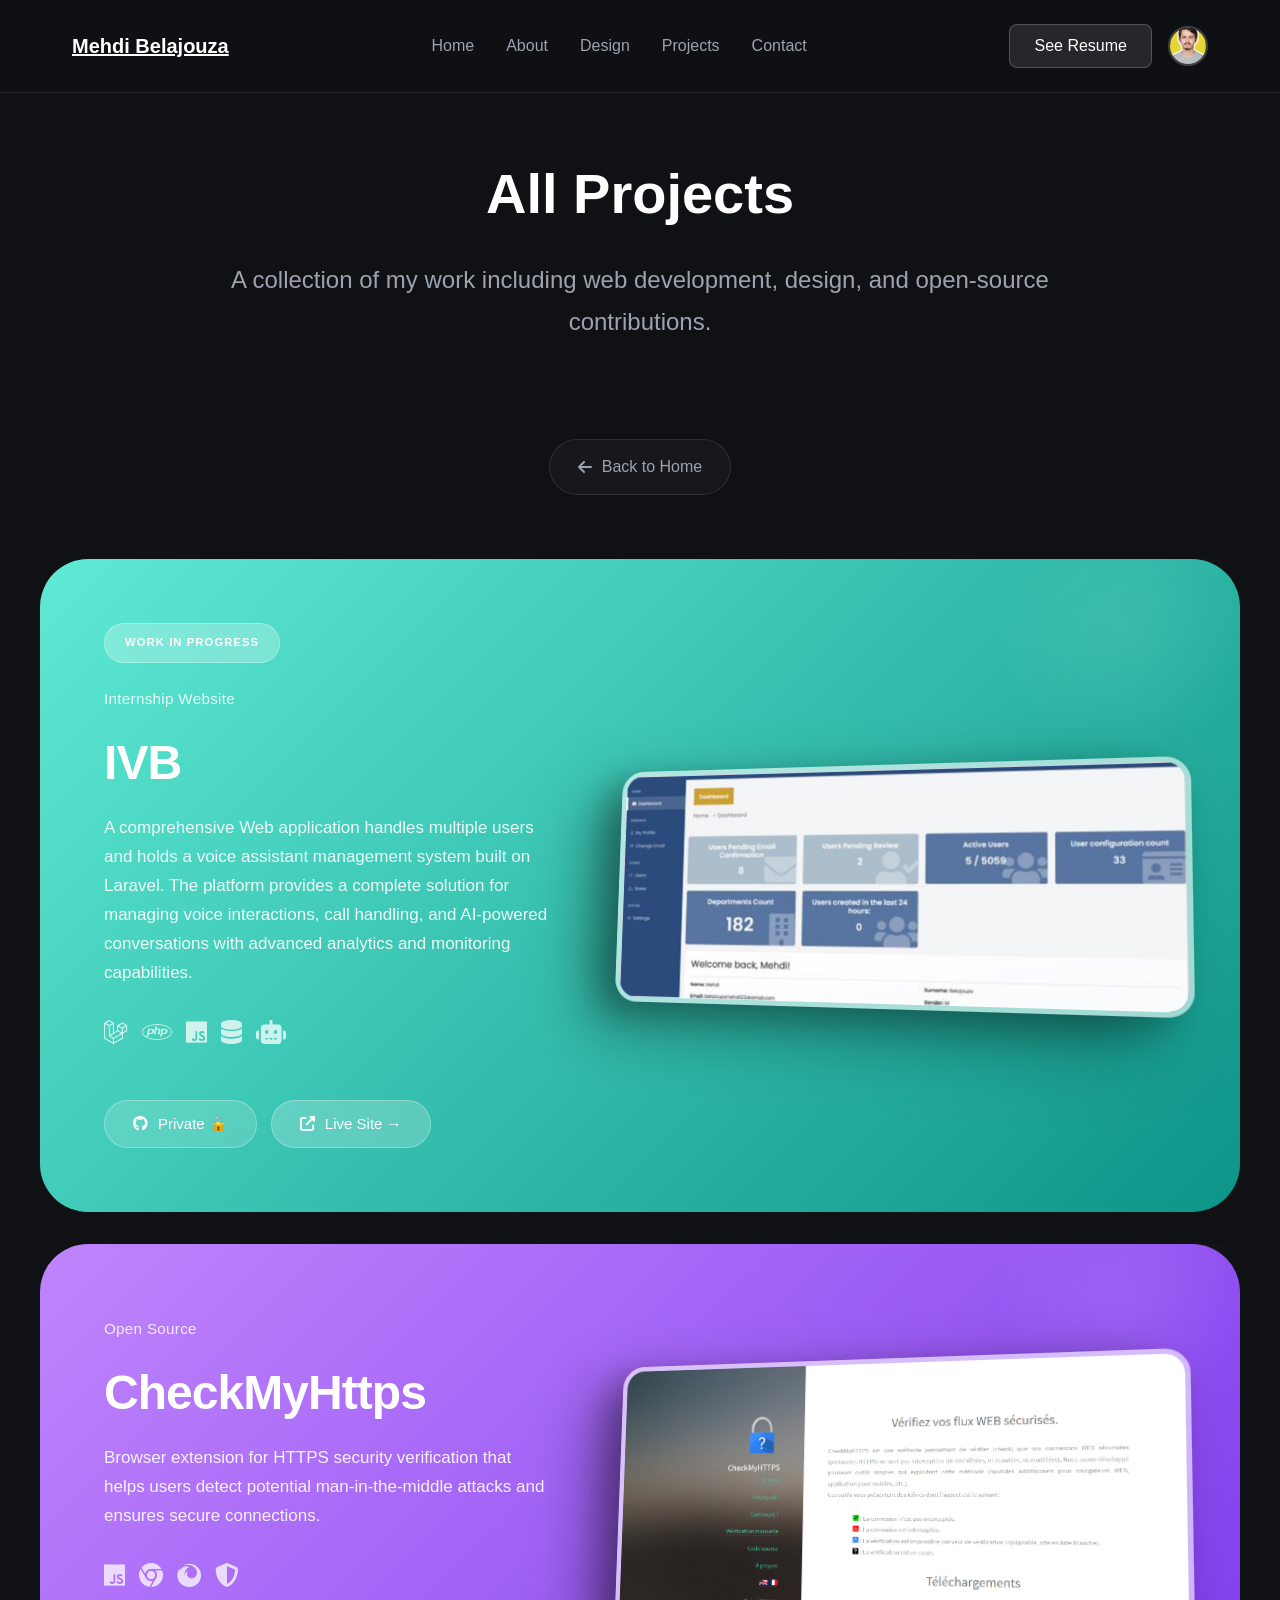
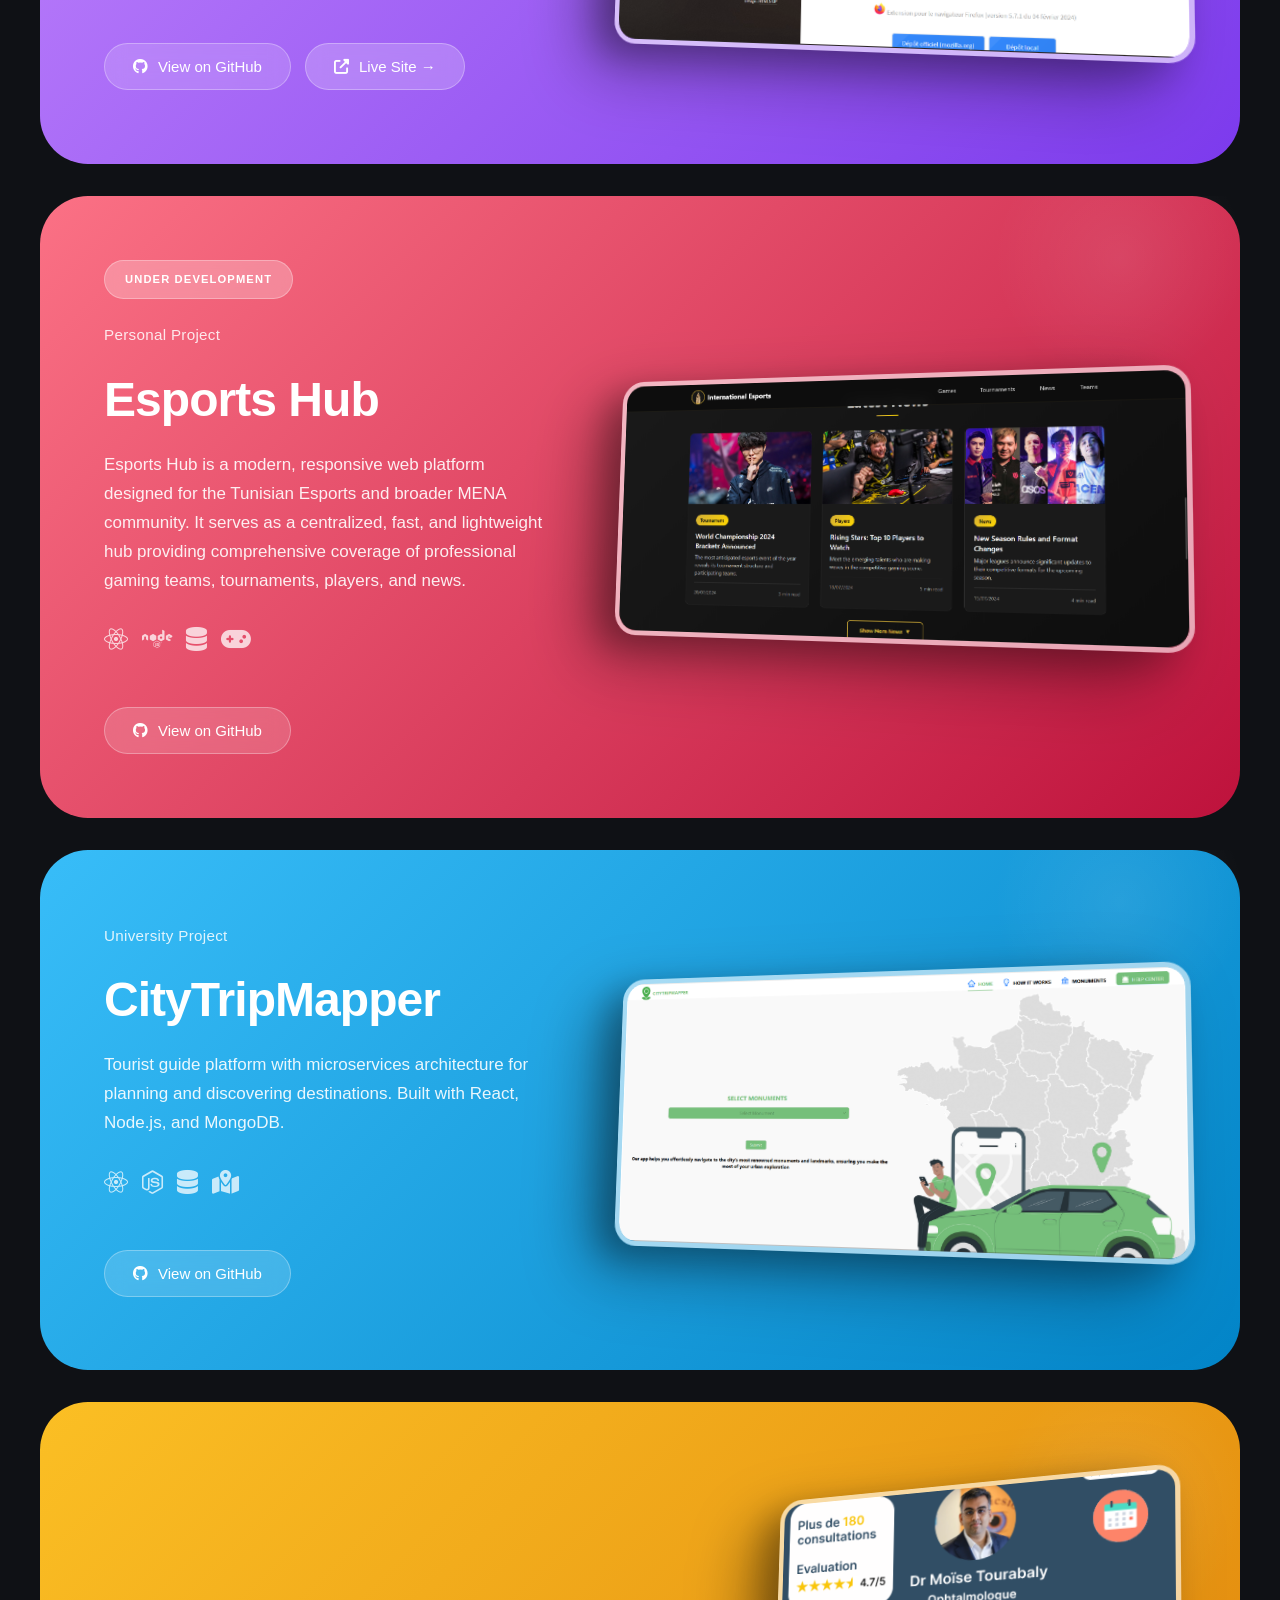
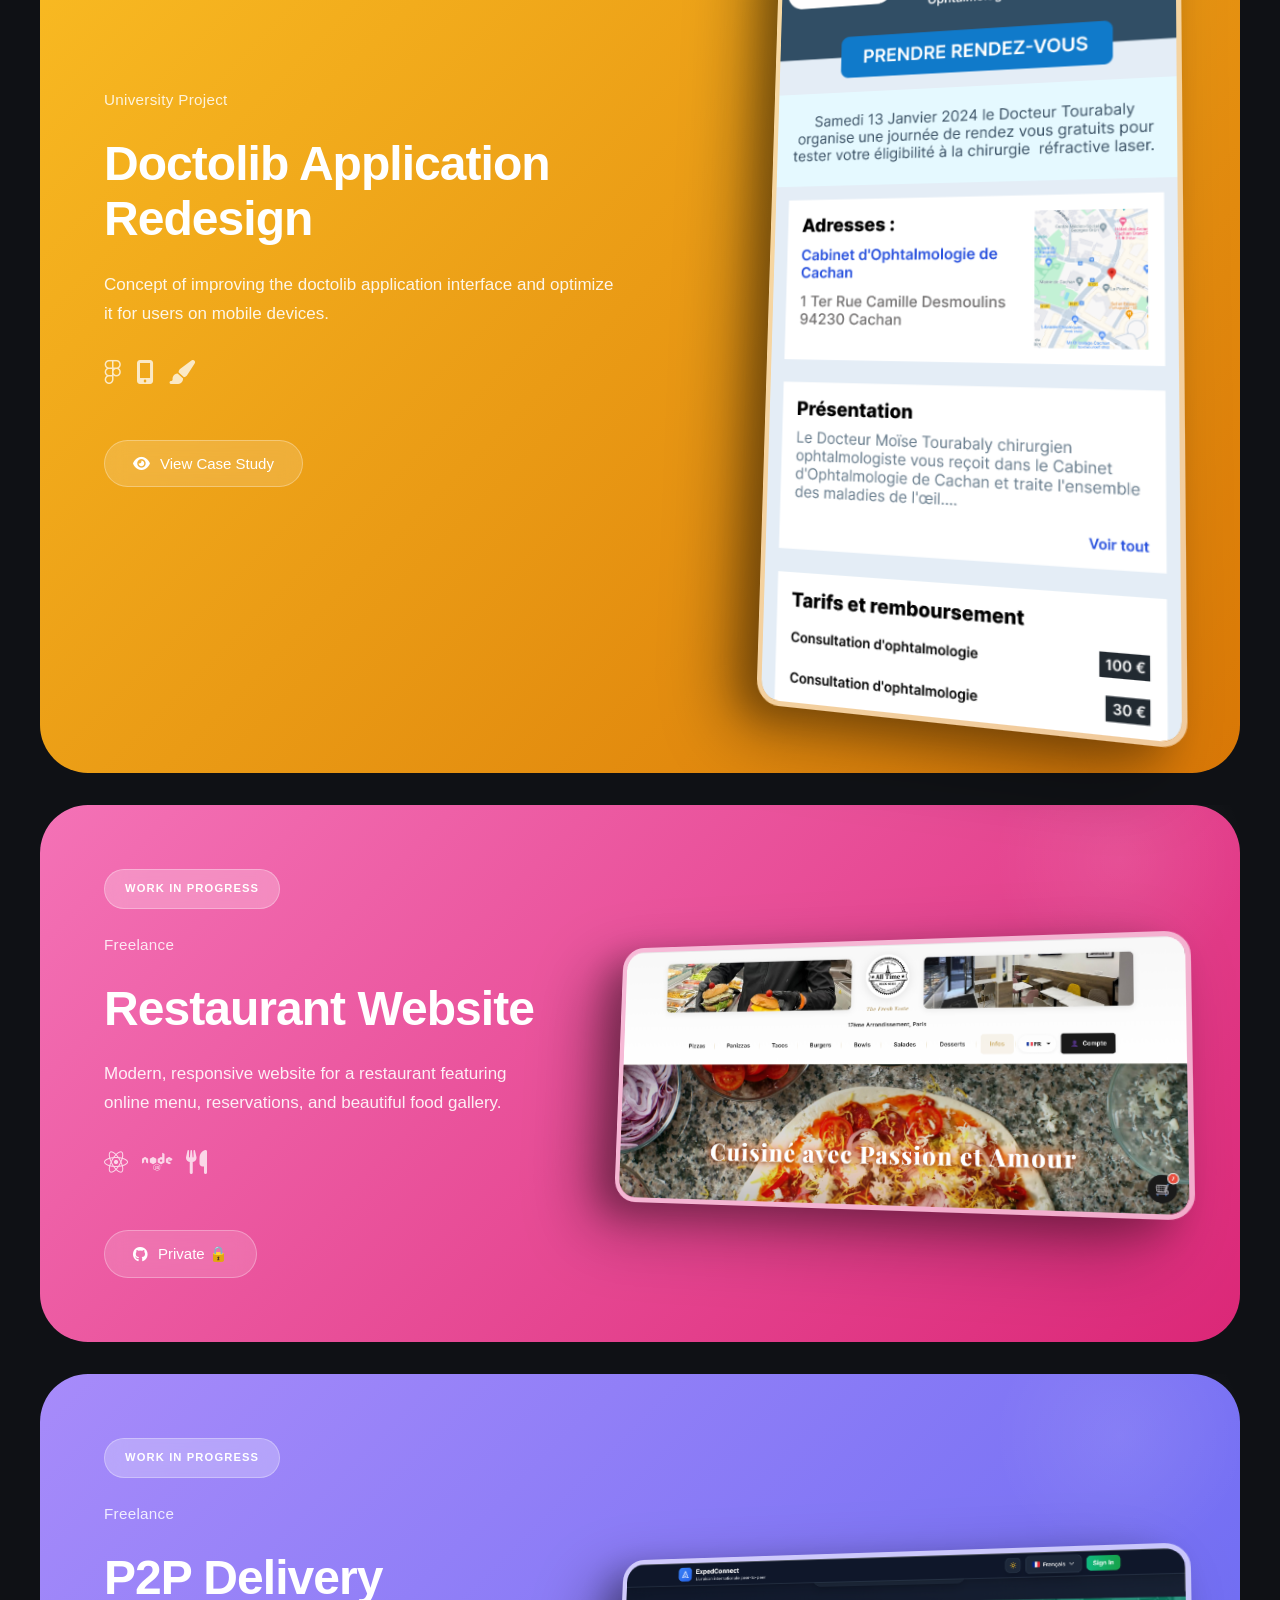
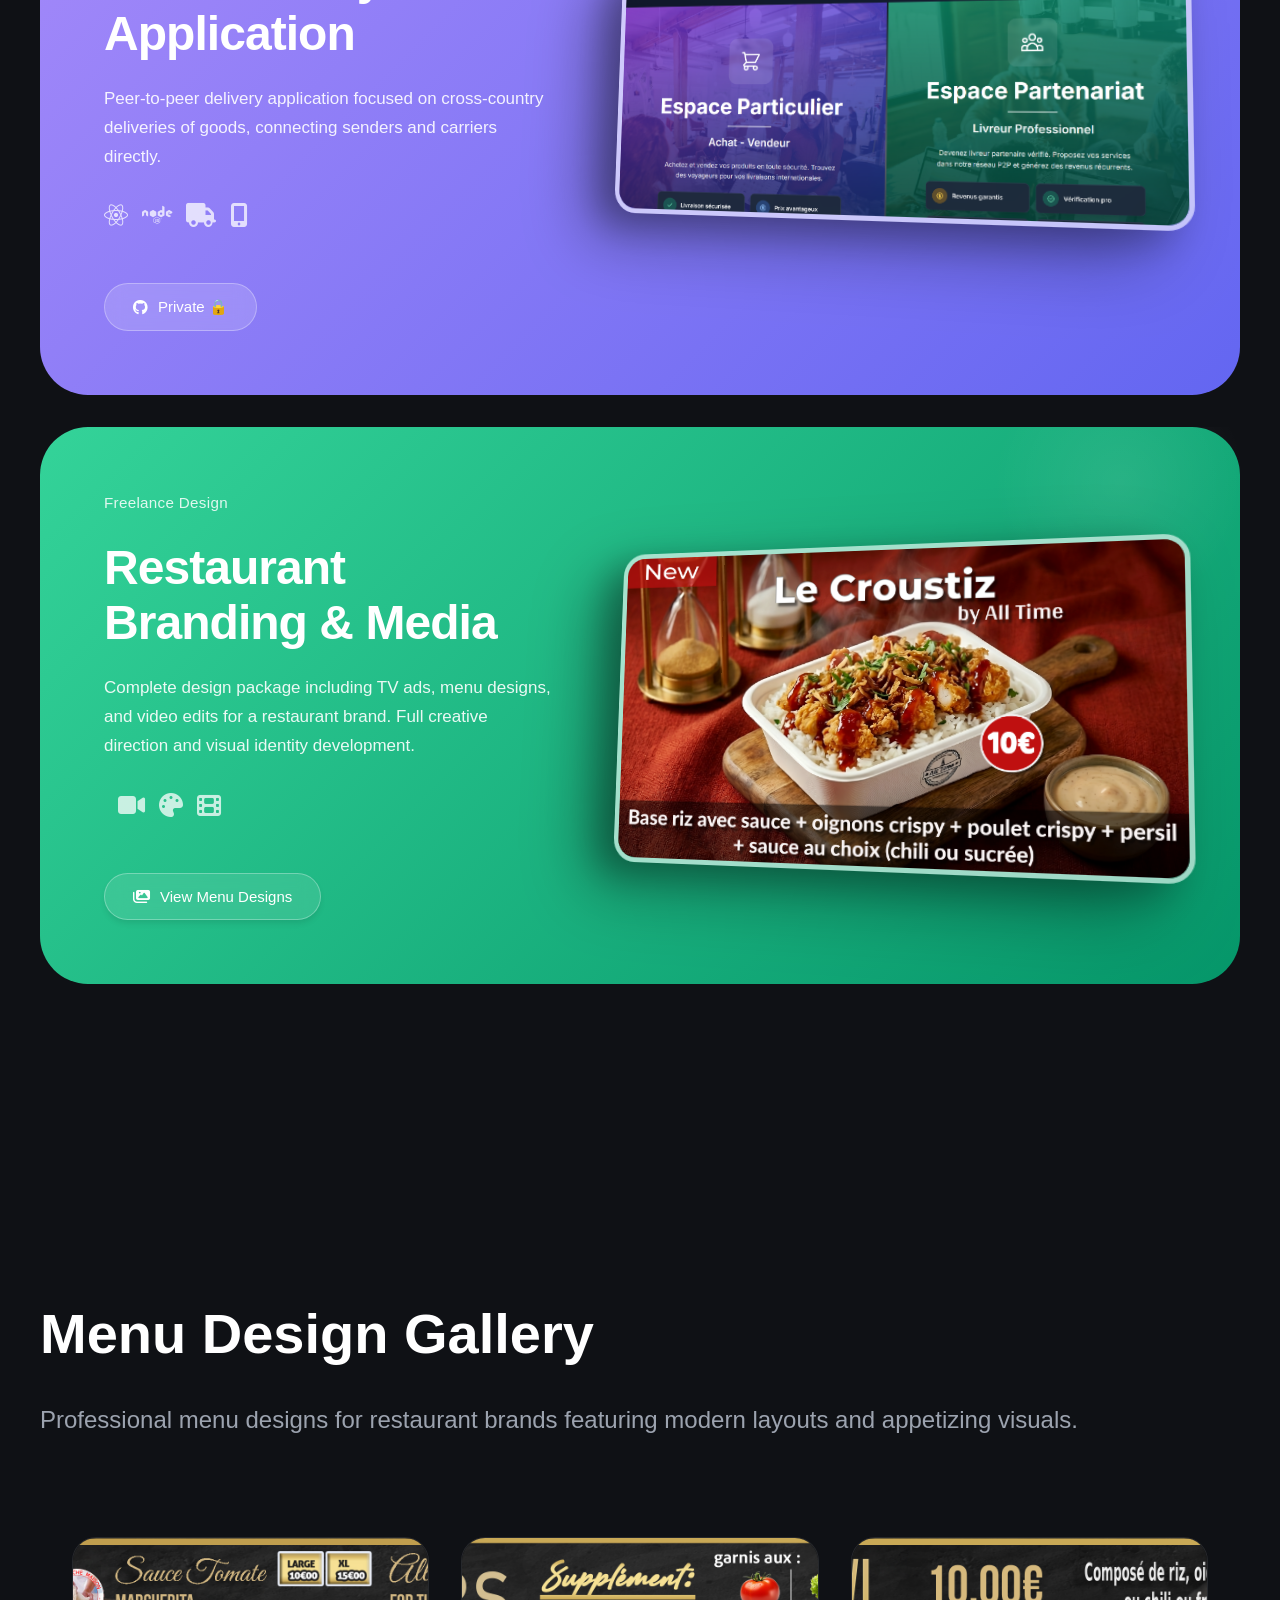
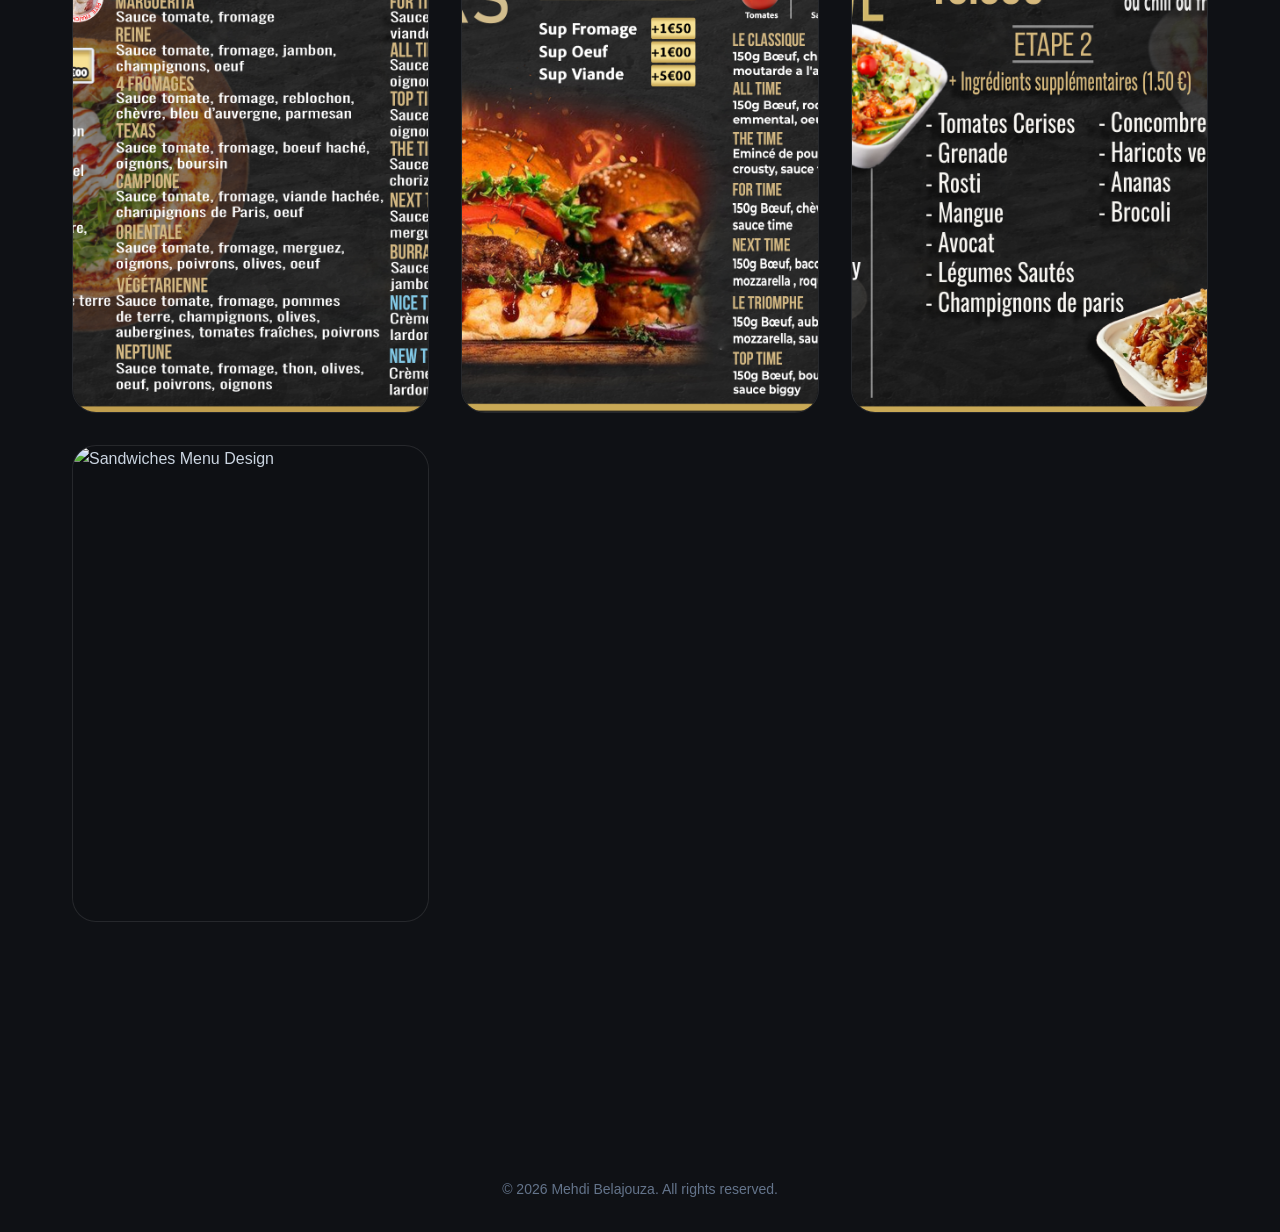
==== commit 51544975: "fixing portfolio dark theme and image paths" ====
--- a/projects.html
+++ b/projects.html
@@ -11,7 +11,7 @@
     <!-- Stylesheet -->
     <link rel="stylesheet" href="style.css">
 </head>
-<body class="dark">
+<body>
     <!-- Navigation -->
     <nav>
         <div class="nav-container">
@@ -25,7 +25,7 @@
             </ul>
             <div class="nav-actions">
                 <a href="resume.html" class="btn-resume">See Resume</a>
-                <img src="profile.png" alt="Mehdi Belajouza" class="profile-icon">
+                <img src="images/profile.png" alt="Mehdi Belajouza" class="profile-icon">
             </div>
         </div>
     </nav>
@@ -69,7 +69,7 @@
                         </div>
                     </div>
                     <div class="project-preview">
-                        <img src="iVB.png" alt="IVB Preview">
+                        <img src="images/iVB.png" alt="IVB Preview">
                     </div>
                 </a>
                 
@@ -97,7 +97,7 @@
                         </div>
                     </div>
                     <div class="project-preview">
-                        <img src="checkmyhttps.png" alt="CheckMyHttps Preview">
+                        <img src="images/checkmyhttps.png" alt="CheckMyHttps Preview">
                     </div>
                 </a>
                 
@@ -123,7 +123,7 @@
                         </div>
                     </div>
                     <div class="project-preview">
-                        <img src="Internation Esports.png" alt="Esports Hub Preview">
+                        <img src="images/Internation Esports.png" alt="Esports Hub Preview">
                     </div>
                 </a>
                 
@@ -148,7 +148,7 @@
                         </div>
                     </div>
                     <div class="project-preview">
-                        <img src="citytripmapper.png" alt="CityTripMapper Preview">
+                        <img src="images/citytripmapper.png" alt="CityTripMapper Preview">
                     </div>
                 </a>
                 
@@ -172,7 +172,7 @@
                         </div>
                     </div>
                     <div class="project-preview">
-                        <img src="Doctolib.png" alt="Doctolib Redesign Preview">
+                        <img src="images/Doctolib.png" alt="Doctolib Redesign Preview">
                     </div>
                 </a>
                 
@@ -197,7 +197,7 @@
                         </div>
                     </div>
                     <div class="project-preview">
-                        <img src="All Time Website.png" alt="Restaurant Website Preview">
+                        <img src="images/All Time Website.png" alt="Restaurant Website Preview">
                     </div>
                 </a>
                 
@@ -223,7 +223,7 @@
                         </div>
                     </div>
                     <div class="project-preview">
-                        <img src="p2pwebapp.png" alt="P2P Delivery App Preview">
+                        <img src="./images/p2pwebapp.png" alt="P2P Delivery App Preview">
                     </div>
                 </a>
                 
@@ -248,7 +248,7 @@
                         </div>
                     </div>
                     <div class="project-preview">
-                        <img src="All Time Croustiz.png" alt="Restaurant Menu Design Preview">
+                        <img src="./images/All Time Croustiz.png" alt="Restaurant Menu Design Preview">
                     </div>
                 </a>
             </div>
@@ -265,7 +265,7 @@
             
             <div class="menu-gallery">
                 <div class="menu-item" data-title="Pizza Menu Design">
-                    <img src="Pizza.png" alt="Pizza Menu Design">
+                    <img src="images/Pizza.png" alt="Pizza Menu Design">
                     <div class="menu-overlay">
                         <span class="view-icon">👁️</span>
                         <span class="menu-title">Pizza Menu</span>
@@ -273,7 +273,7 @@
                 </div>
                 
                 <div class="menu-item" data-title="Burger Menu Design">
-                    <img src="Burger.png" alt="Burger Menu Design">
+                    <img src="./images/Burger.png" alt="Burger Menu Design">
                     <div class="menu-overlay">
                         <span class="view-icon">👁️</span>
                         <span class="menu-title">Burger Menu</span>
@@ -281,7 +281,7 @@
                 </div>
                 
                 <div class="menu-item" data-title="Bowl Menu Design">
-                    <img src="Bowl.png" alt="Bowl Menu Design">
+                    <img src="./images/Bowl.png" alt="Bowl Menu Design">
                     <div class="menu-overlay">
                         <span class="view-icon">👁️</span>
                         <span class="menu-title">Bowl Menu</span>
@@ -289,7 +289,7 @@
                 </div>
                 
                 <div class="menu-item" data-title="Sandwiches Menu Design">
-                    <img src="sandwiches.png" alt="Sandwiches Menu Design">
+                    <img src="./images/Sandwiches.png" alt="Sandwiches Menu Design">
                     <div class="menu-overlay">
                         <span class="view-icon">👁️</span>
                         <span class="menu-title">Sandwiches Menu</span>
--- a/style.css
+++ b/style.css
@@ -5,17 +5,14 @@
     box-sizing: border-box;
 }
 
+
+
 body {
     font-family: -apple-system, BlinkMacSystemFont, 'Inter', 'Segoe UI', 'Roboto', sans-serif;
-    background-color: #fafafa;
-    color: #374151;
+    background-color: #0f1115;
+    color: #cbd5e1;
     line-height: 1.6;
     transition: background-color 0.5s, color 0.5s;
-}
-
-body.dark {
-    background-color: #0f1115;
-    color: #cbd5e1;
 }
 
 /* Navigation */
@@ -23,16 +20,11 @@
     position: fixed;
     top: 0;
     width: 100%;
-    background: rgba(255, 255, 255, 0.8);
+    background: rgba(15, 17, 21, 0.7);
     backdrop-filter: blur(10px);
-    border-bottom: 1px solid #e5e7eb;
+    border-bottom: 1px solid rgba(255, 255, 255, 0.1);
     z-index: 1000;
     transition: background-color 0.3s, border-color 0.3s;
-}
-
-body.dark nav {
-    background: rgba(15, 17, 21, 0.7);
-    border-bottom: 1px solid rgba(255, 255, 255, 0.1);
 }
 
 .nav-container {
@@ -47,10 +39,6 @@
 .logo {
     font-size: 1.25rem;
     font-weight: 700;
-    color: #111827;
-}
-
-body.dark .logo {
     color: #fff;
 }
 
@@ -61,21 +49,13 @@
 }
 
 .nav-links a {
-    color: #6b7280;
+    color: #9ca3af;
     text-decoration: none;
     font-weight: 500;
     transition: color 0.2s;
 }
 
 .nav-links a:hover {
-    color: #111827;
-}
-
-body.dark .nav-links a {
-    color: #9ca3af;
-}
-
-body.dark .nav-links a:hover {
     color: #fff;
 }
 
@@ -119,7 +99,7 @@
     overflow: hidden;
 }
 
-body.dark .hero::before {
+.hero::before {
     content: '';
     position: absolute;
     top: 0;
@@ -139,24 +119,16 @@
 .greeting {
     font-size: 2rem;
     font-weight: 700;
-    color: #6b7280;
+    color: #9ca3af;
     margin-bottom: 2rem;
-}
-
-body.dark .greeting {
-    color: #9ca3af;
 }
 
 .hero-title {
     font-size: 5rem;
     font-weight: 700;
-    color: #111827;
+    color: #fff;
     line-height: 1.1;
     margin-bottom: 3rem;
-}
-
-body.dark .hero-title {
-    color: #fff;
 }
 
 @media (max-width: 768px) {
@@ -186,72 +158,45 @@
 }
 
 .btn-primary {
-    background: white;
-    color: #374151;
+    background: rgba(255, 255, 255, 0.1);
+    color: #fff;
+    border: 1px solid rgba(255, 255, 255, 0.2);
     box-shadow: 0 4px 6px -1px rgba(0, 0, 0, 0.1);
-}
-
-body.dark .btn-primary {
-    background: rgba(255, 255, 255, 0.1);
-    color: #fff;
-    border: 1px solid rgba(255, 255, 255, 0.2);
 }
 
 .btn-primary:hover {
     transform: translateY(-2px);
+    background: rgba(255, 255, 255, 0.2);
     box-shadow: 0 10px 15px -3px rgba(0, 0, 0, 0.1);
 }
 
-body.dark .btn-primary:hover {
-    background: rgba(255, 255, 255, 0.2);
-}
-
 .btn-secondary {
-    background: rgba(255, 255, 255, 0.5);
-    color: #6b7280;
-}
-
-body.dark .btn-secondary {
     background: transparent;
     color: #9ca3af;
     border: 1px solid rgba(255, 255, 255, 0.2);
 }
 
 .btn-secondary:hover {
-    background: white;
-}
-
-body.dark .btn-secondary:hover {
     background: rgba(255, 255, 255, 0.1);
     color: #fff;
 }
 
 /* Code Window */
 .code-window {
-    background: white;
+    background: rgba(15, 17, 21, 0.5);
     border-radius: 1.5rem;
-    border: 1px solid #e5e7eb;
+    border: 1px solid rgba(255, 255, 255, 0.1);
+    backdrop-filter: blur(16px);
     box-shadow: 0 20px 25px -5px rgba(0, 0, 0, 0.1);
     overflow: hidden;
 }
 
-body.dark .code-window {
-    background: rgba(15, 17, 21, 0.5);
-    border: 1px solid rgba(255, 255, 255, 0.1);
-    backdrop-filter: blur(16px);
-}
-
 .window-header {
-    background: #f3f4f6;
+    background: rgba(255, 255, 255, 0.05);
     padding: 0.75rem 1rem;
     display: flex;
     align-items: center;
     gap: 0.5rem;
-    border-bottom: 1px solid #e5e7eb;
-}
-
-body.dark .window-header {
-    background: rgba(255, 255, 255, 0.05);
     border-bottom: 1px solid rgba(255, 255, 255, 0.1);
 }
 
@@ -269,12 +214,8 @@
     flex: 1;
     text-align: center;
     font-size: 0.875rem;
-    color: #6b7280;
+    color: #9ca3af;
     font-family: monospace;
-}
-
-body.dark .window-title {
-    color: #9ca3af;
 }
 
 .code-content {
@@ -285,23 +226,14 @@
     text-align: left;
 }
 
-.code-keyword { color: #8b5cf6; }
-.code-var { color: #3b82f6; }
-.code-prop { color: #059669; }
-.code-string { color: #ea580c; }
-
-body.dark .code-keyword { color: #a78bfa; }
-body.dark .code-var { color: #93c5fd; }
-body.dark .code-prop { color: #34d399; }
-body.dark .code-string { color: #fb923c; }
+.code-keyword { color: #a78bfa; }
+.code-var { color: #93c5fd; }
+.code-prop { color: #34d399; }
+.code-string { color: #fb923c; }
 
 /* About Section */
 .about {
     padding: 8rem 2rem;
-    background: #fafafa;
-}
-
-body.dark .about {
     background: transparent;
 }
 
@@ -313,24 +245,16 @@
 .section-title {
     font-size: 3.5rem;
     font-weight: 700;
-    color: #6b7280;
+    color: #fff;
     line-height: 1.2;
     margin-bottom: 2rem;
 }
 
-body.dark .section-title {
-    color: #fff;
-}
-
 .about-text {
     font-size: 1.5rem;
-    color: #6b7280;
+    color: #9ca3af;
     line-height: 1.75;
     margin-bottom: 4rem;
-}
-
-body.dark .about-text {
-    color: #9ca3af;
 }
 
 .services-grid {
@@ -341,26 +265,18 @@
 }
 
 .service-card {
-    background: white;
+    background: rgba(15, 17, 21, 0.5);
     padding: 2rem;
     border-radius: 1.5rem;
-    border: 1px solid #e5e7eb;
-    transition: all 0.3s;
-}
-
-body.dark .service-card {
-    background: rgba(15, 17, 21, 0.5);
     border: 1px solid rgba(255, 255, 255, 0.1);
     backdrop-filter: blur(16px);
+    transition: all 0.3s;
 }
 
 .service-card:hover {
     transform: translateY(-4px);
+    background: rgba(30, 33, 39, 0.7);
     box-shadow: 0 20px 25px -5px rgba(0, 0, 0, 0.1);
-}
-
-body.dark .service-card:hover {
-    background: rgba(30, 33, 39, 0.7);
 }
 
 .service-icon {
@@ -375,21 +291,11 @@
 }
 
 .icon-blue {
-    background: #dbeafe;
-    color: #2563eb;
-}
-
-body.dark .icon-blue {
     background: rgba(59, 130, 246, 0.1);
     color: #60a5fa;
 }
 
 .icon-purple {
-    background: #f3e8ff;
-    color: #9333ea;
-}
-
-body.dark .icon-purple {
     background: rgba(168, 85, 247, 0.1);
     color: #c084fc;
 }
@@ -397,31 +303,19 @@
 .service-title {
     font-size: 1.5rem;
     font-weight: 700;
-    color: #111827;
+    color: #fff;
     margin-bottom: 0.75rem;
-}
-
-body.dark .service-title {
-    color: #fff;
 }
 
 .service-description {
     font-size: 1.1rem;
-    color: #6b7280;
+    color: #9ca3af;
     line-height: 1.6;
-}
-
-body.dark .service-description {
-    color: #9ca3af;
 }
 
 /* Design Section */
 .design-section {
     padding: 8rem 2rem;
-    background: #fafafa;
-}
-
-body.dark .design-section {
     background: transparent;
 }
 
@@ -438,26 +332,18 @@
 }
 
 .design-card {
-    background: white;
+    background: rgba(15, 17, 21, 0.5);
     border-radius: 1.5rem;
-    border: 1px solid #e5e7eb;
+    border: 1px solid rgba(255, 255, 255, 0.1);
+    backdrop-filter: blur(16px);
     overflow: hidden;
     transition: all 0.3s;
 }
 
-body.dark .design-card {
-    background: rgba(15, 17, 21, 0.5);
-    border: 1px solid rgba(255, 255, 255, 0.1);
-    backdrop-filter: blur(16px);
-}
-
 .design-card:hover {
     transform: translateY(-4px);
+    background: rgba(30, 33, 39, 0.7);
     box-shadow: 0 20px 25px -5px rgba(0, 0, 0, 0.1);
-}
-
-body.dark .design-card:hover {
-    background: rgba(30, 33, 39, 0.7);
 }
 
 .design-image {
@@ -483,31 +369,19 @@
 .design-title {
     font-size: 1.25rem;
     font-weight: 700;
-    color: #111827;
+    color: #fff;
     margin-bottom: 0.5rem;
-}
-
-body.dark .design-title {
-    color: #fff;
 }
 
 .design-description {
     font-size: 1rem;
-    color: #6b7280;
+    color: #9ca3af;
     line-height: 1.6;
-}
-
-body.dark .design-description {
-    color: #9ca3af;
 }
 
 /* Projects Section */
 .projects {
     padding: 8rem 2rem;
-    background: #fafafa;
-}
-
-body.dark .projects {
     background: transparent;
 }
 
@@ -603,12 +477,8 @@
 /* Contact Section */
 .contact {
     padding: 8rem 2rem;
-    background: #fafafa;
+    background: transparent;
     text-align: center;
-}
-
-body.dark .contact {
-    background: transparent;
 }
 
 .contact-container {
@@ -629,41 +499,27 @@
     display: flex;
     align-items: center;
     justify-content: center;
-    background: white;
-    border: 1px solid #e5e7eb;
+    background: rgba(15, 17, 21, 0.5);
+    border: 1px solid rgba(255, 255, 255, 0.1);
     border-radius: 1rem;
-    color: #6b7280;
+    color: #9ca3af;
     font-size: 1.5rem;
     text-decoration: none;
     transition: all 0.2s;
 }
 
-body.dark .contact-link {
-    background: rgba(15, 17, 21, 0.5);
-    border: 1px solid rgba(255, 255, 255, 0.1);
-    color: #9ca3af;
-}
-
 .contact-link:hover {
     transform: translateY(-2px);
+    background: rgba(30, 33, 39, 0.7);
     box-shadow: 0 10px 15px -3px rgba(0, 0, 0, 0.1);
-    color: #3b82f6;
-}
-
-body.dark .contact-link:hover {
-    background: rgba(30, 33, 39, 0.7);
     color: #fff;
 }
 
 footer {
     padding: 2rem;
     text-align: center;
-    color: #9ca3af;
+    color: #64748b;
     font-size: 0.875rem;
-}
-
-body.dark footer {
-    color: #64748b;
 }
 
 /* Projects Page Header */
@@ -1207,24 +1063,19 @@
 
 .menu-item {
     position: relative;
-    border-radius: 16px;
+    border-radius: 1.5rem;
     overflow: hidden;
-    background: #ffffff;
-    box-shadow: 
-        0 4px 6px rgba(0, 0, 0, 0.07),
-        0 1px 3px rgba(0, 0, 0, 0.06);
+    background: rgba(15, 17, 21, 0.5);
+    border: 1px solid rgba(255, 255, 255, 0.1);
+    backdrop-filter: blur(16px);
     cursor: pointer;
-    transition: all 0.4s cubic-bezier(0.4, 0, 0.2, 1);
-    border: 1px solid rgba(0, 0, 0, 0.08);
+    transition: all 0.3s;
     aspect-ratio: 3/4;
 }
 
 .menu-item:hover {
-    transform: translateY(-8px) scale(1.02);
-    box-shadow: 
-        0 20px 40px rgba(0, 0, 0, 0.15),
-        0 10px 20px rgba(0, 0, 0, 0.1);
-    border-color: rgba(0, 0, 0, 0.12);
+    transform: translateY(-4px);
+    background: rgba(30, 33, 39, 0.7);
 }
 
 .menu-item img {
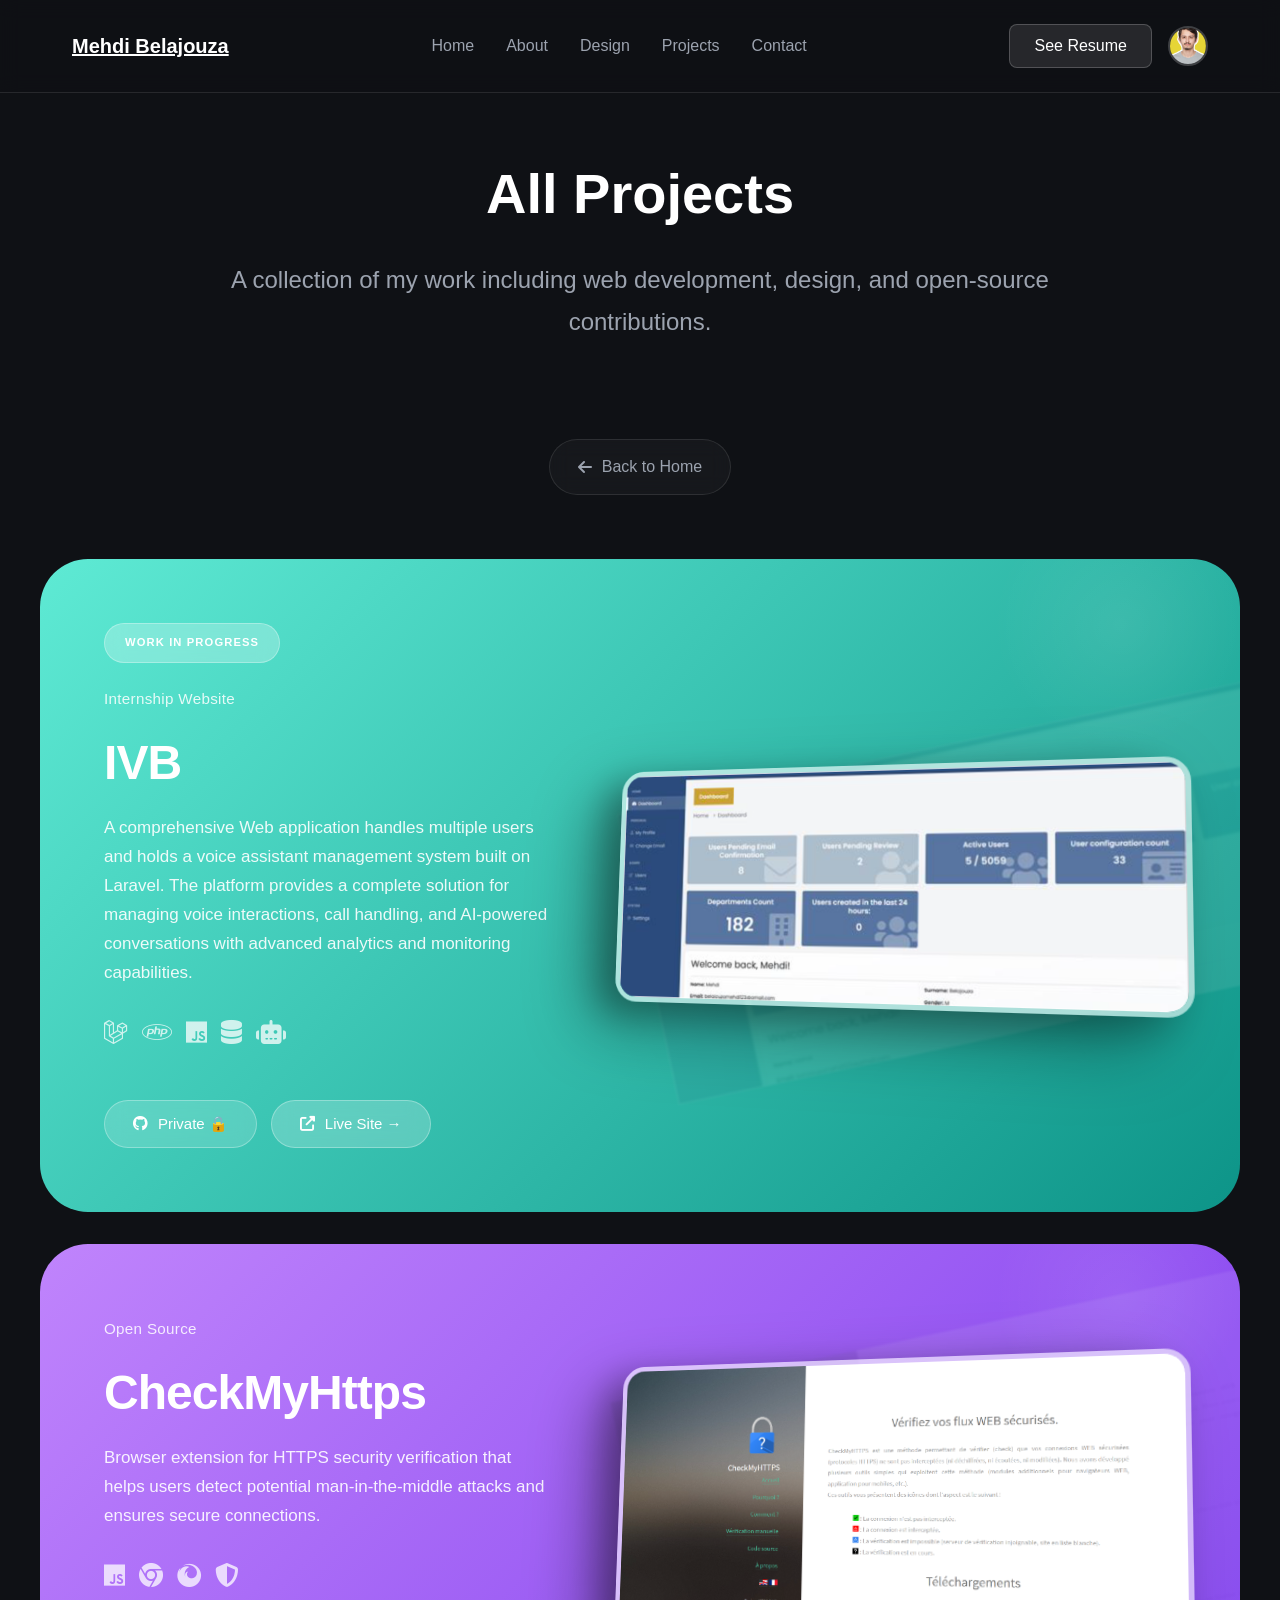
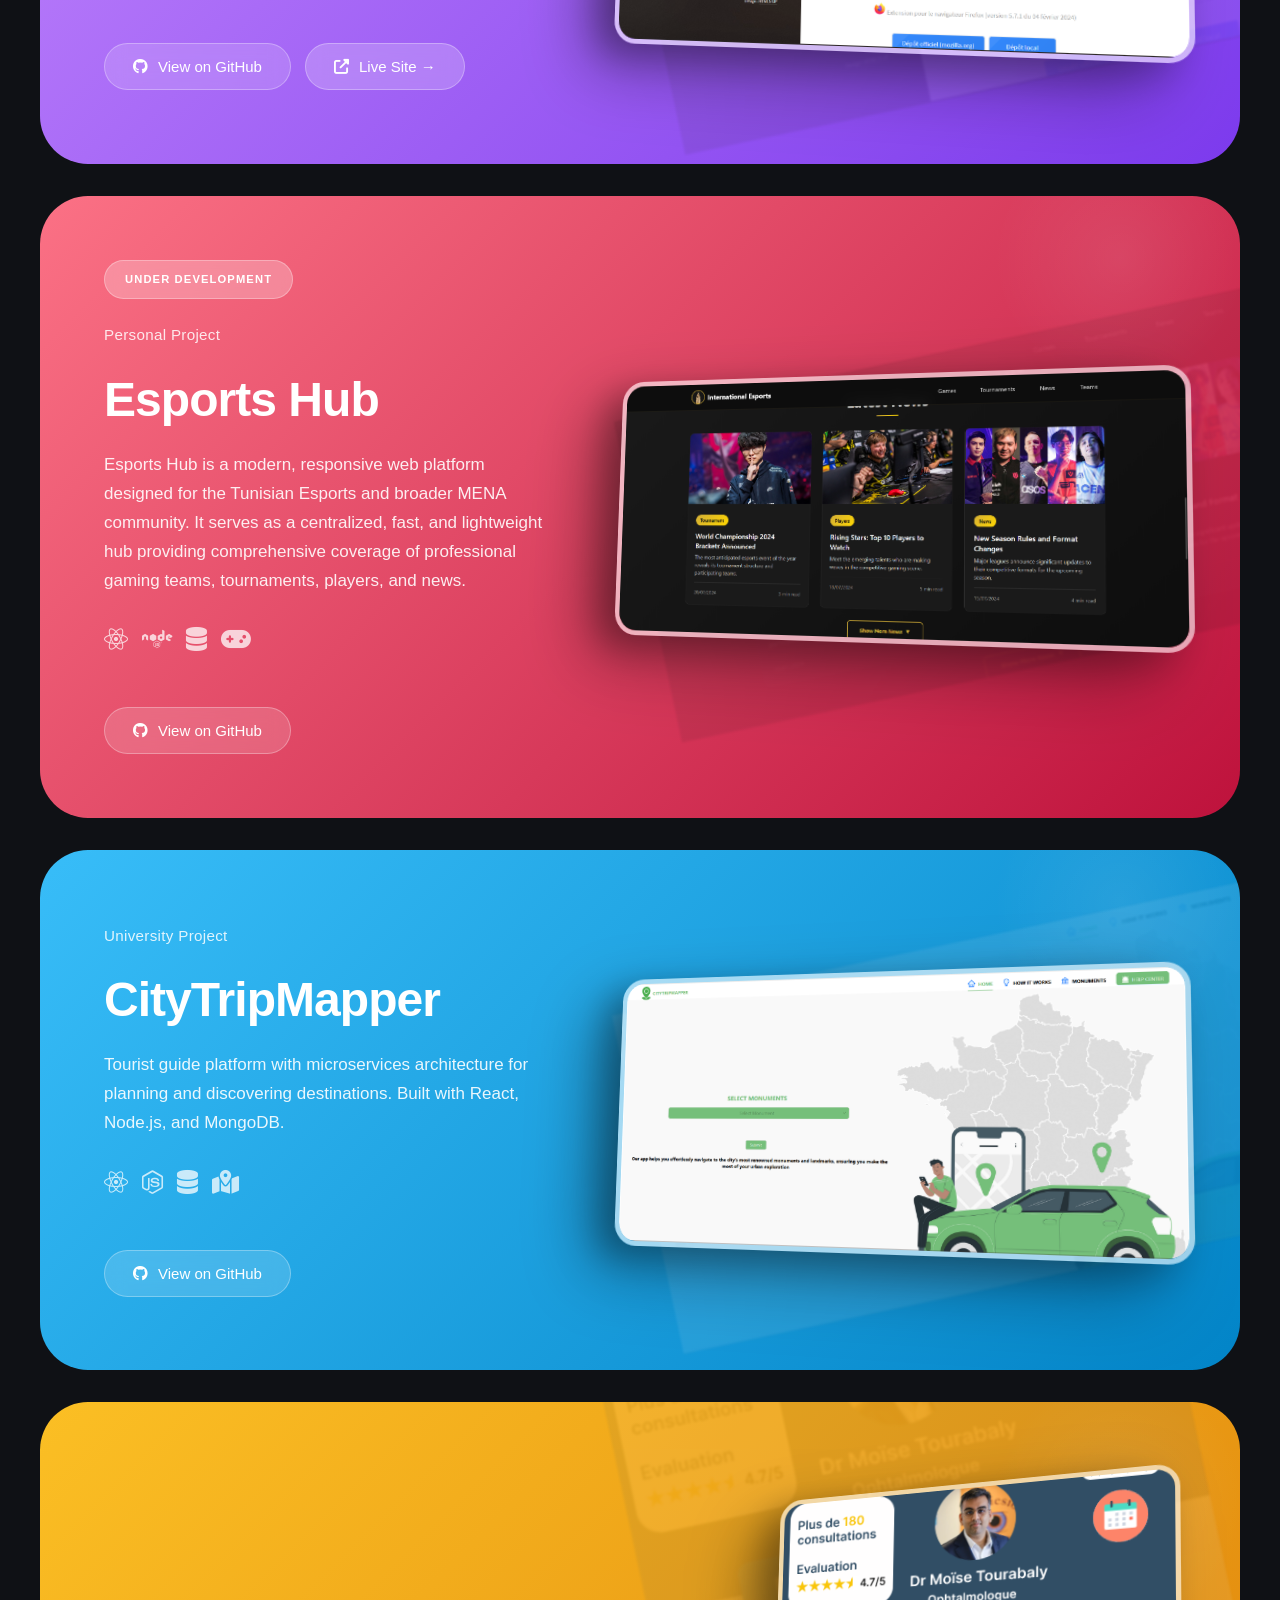
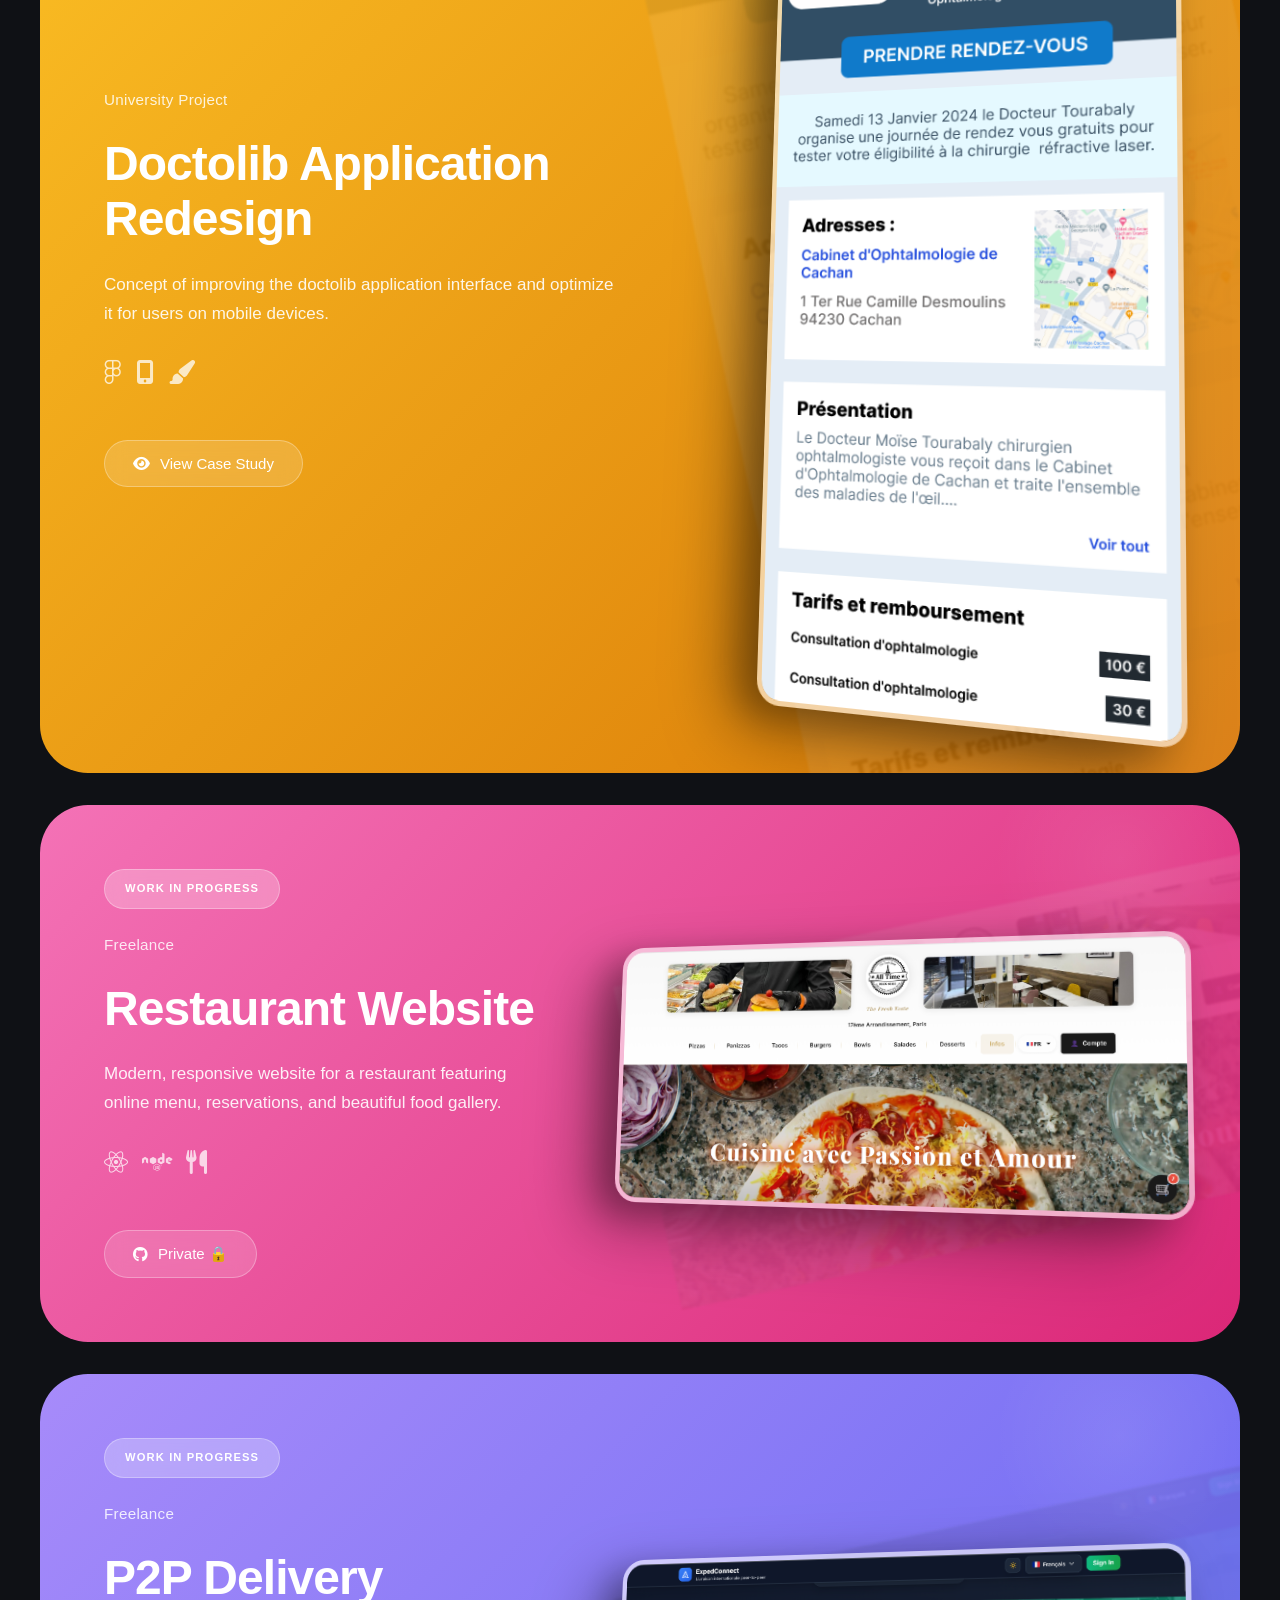
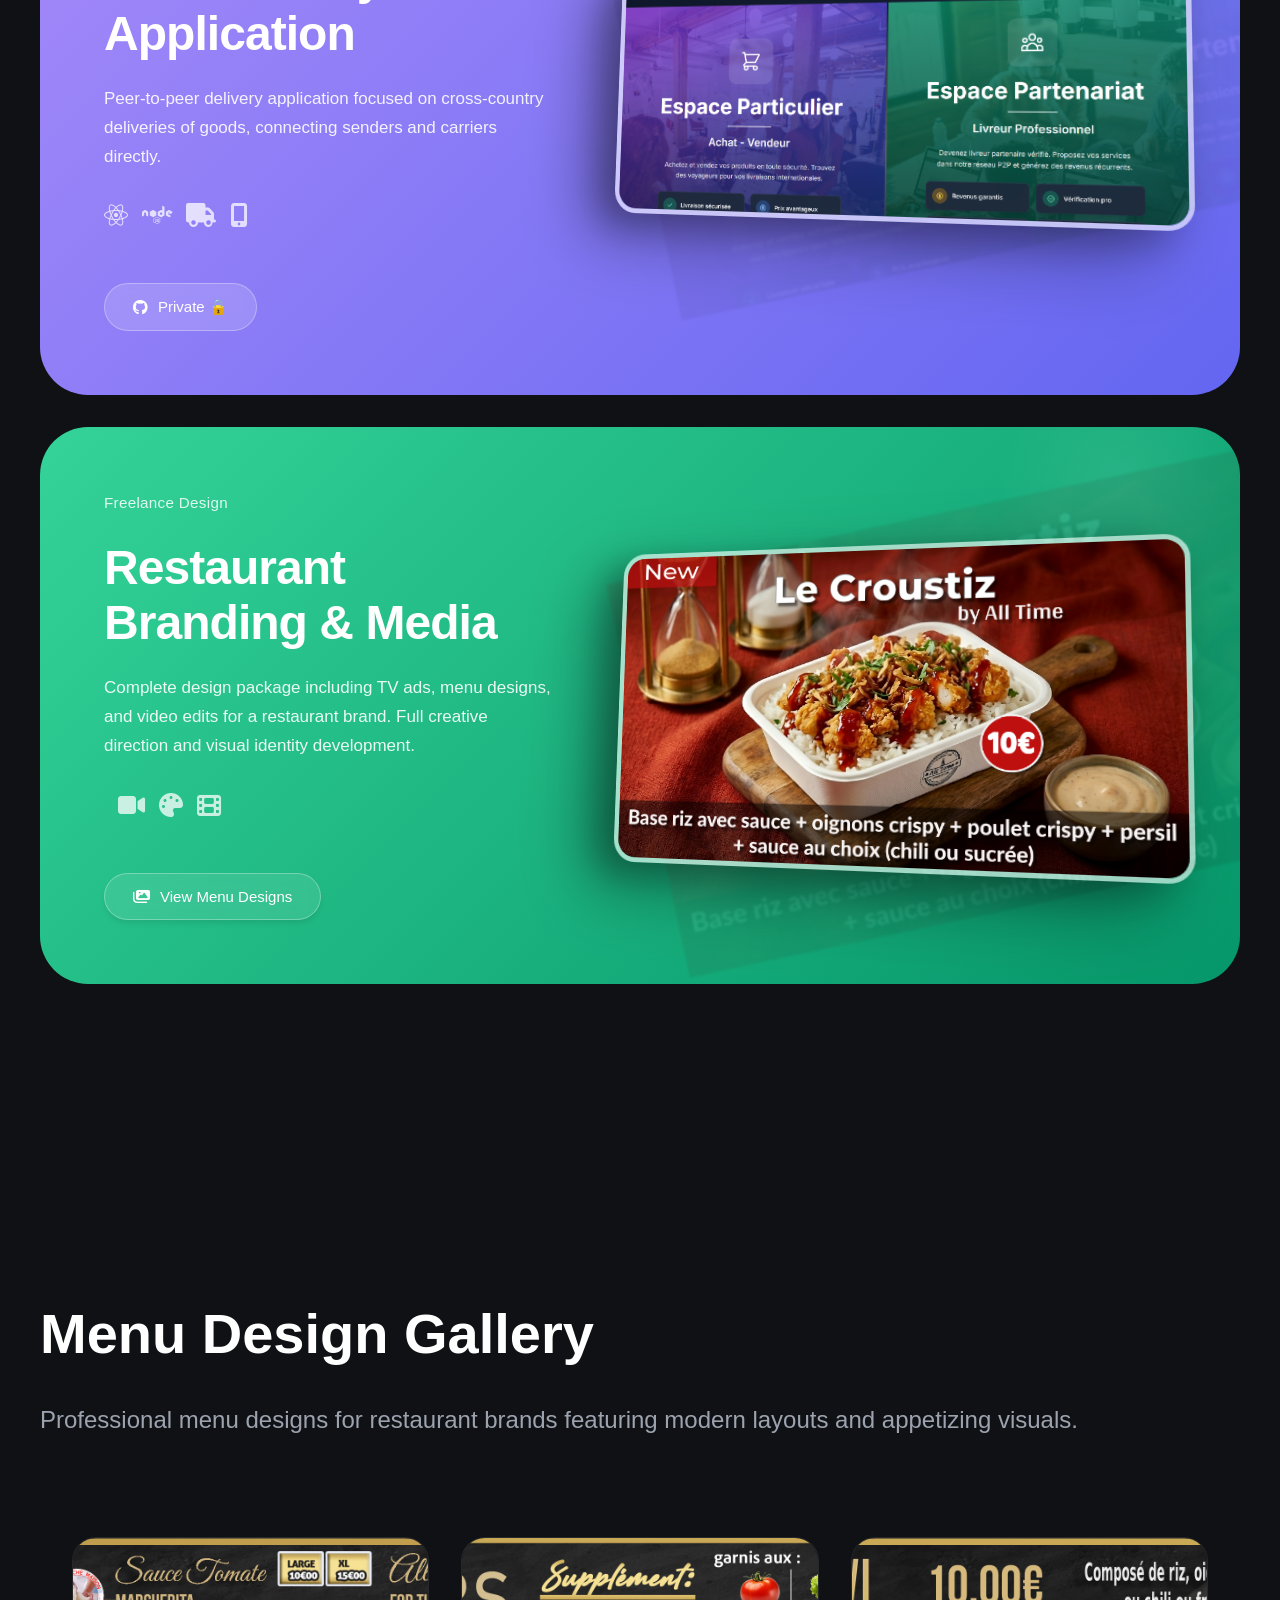
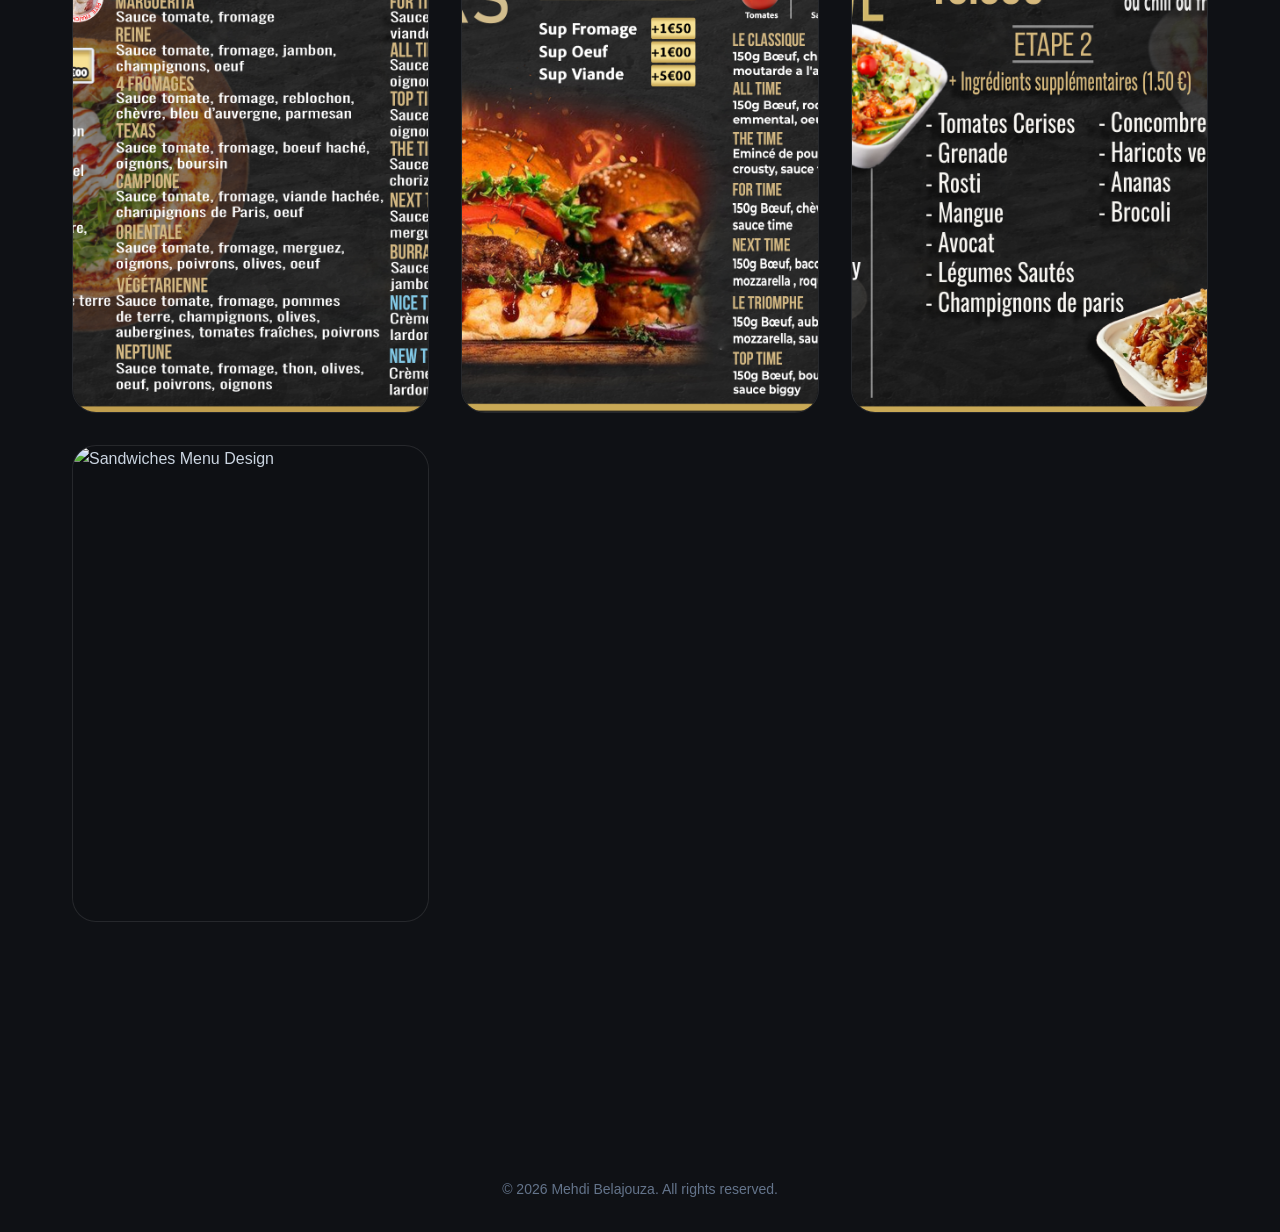
==== commit 79e880dc: "improving mobile compatibility of nav and page elements" ====
--- a/projects.html
+++ b/projects.html
@@ -16,6 +16,14 @@
     <nav>
         <div class="nav-container">
             <a href="index.html" class="logo">Mehdi Belajouza</a>
+            
+            <!-- Mobile Menu Button -->
+            <button class="mobile-menu-toggle" id="mobile-menu-toggle" aria-label="Toggle Menu">
+                <span></span>
+                <span></span>
+                <span></span>
+            </button>
+            
             <ul class="nav-links">
                 <li><a href="index.html#home">Home</a></li>
                 <li><a href="index.html#about">About</a></li>
@@ -44,7 +52,7 @@
         <div class="projects-container">
             <div class="projects-list">
                 <!-- Project 1: IVB -->
-                <a href="https://ionos.ivb.itfuture.net/" target="_blank" class="project-card-large">
+                <a href="https://ionos.ivb.itfuture.net/" target="_blank" class="project-card-large" style="--bg-image: url('images/iVB.png');">
                     <div class="project-content-left">
                         <span class="project-badge-large">WORK IN PROGRESS</span>
                         <span class="project-category-large">Internship Website</span>
@@ -74,7 +82,7 @@
                 </a>
                 
                 <!-- Project 2: CheckMyHttps -->
-                <a href="https://checkmyhttps.net/" target="_blank" class="project-card-large">
+                <a href="https://checkmyhttps.net/" target="_blank" class="project-card-large" style="--bg-image: url('images/checkmyhttps.png');">
                     <div class="project-content-left">
                         <span class="project-category-large">Open Source</span>
                         <h3 class="project-title-large">CheckMyHttps</h3>
@@ -102,7 +110,7 @@
                 </a>
                 
                 <!-- Project 3: Esports Hub -->
-                <a href="https://github.com/Mehdi-Belajouza/lol-esports-hub" target="_blank" class="project-card-large">
+                <a href="https://github.com/Mehdi-Belajouza/lol-esports-hub" target="_blank" class="project-card-large" style="--bg-image: url('images/Internation Esports.png');">
                     <div class="project-content-left">
                         <span class="project-badge-large">UNDER DEVELOPMENT</span>
                         <span class="project-category-large">Personal Project</span>
@@ -128,7 +136,7 @@
                 </a>
                 
                 <!-- Project 4: CityTripMapper -->
-                <a href="https://github.com/CityTripMapper/CityTripMapper" target="_blank" class="project-card-large">
+                <a href="https://github.com/CityTripMapper/CityTripMapper" target="_blank" class="project-card-large" style="--bg-image: url('images/citytripmapper.png');">
                     <div class="project-content-left">
                         <span class="project-category-large">University Project</span>
                         <h3 class="project-title-large">CityTripMapper</h3>
@@ -153,7 +161,7 @@
                 </a>
                 
                 <!-- Project 5: Doctolib UI/UX -->
-                <a href="#" class="project-card-large">
+                <a href="#" class="project-card-large" style="--bg-image: url('images/Doctolib.png');">
                     <div class="project-content-left">
                         <span class="project-category-large">University Project</span>
                         <h3 class="project-title-large">Doctolib Application Redesign</h3>
@@ -177,7 +185,7 @@
                 </a>
                 
                 <!-- Project 6: Restaurant Website -->
-                <a href="#" class="project-card-large">
+                <a href="#" class="project-card-large" style="--bg-image: url('images/All Time Website.png');">
                     <div class="project-content-left">
                         <span class="project-badge-large">WORK IN PROGRESS</span>
                         <span class="project-category-large">Freelance</span>
@@ -202,7 +210,7 @@
                 </a>
                 
                 <!-- Project 7: P2P Delivery App -->
-                <a href="#" class="project-card-large">
+                <a href="#" class="project-card-large" style="--bg-image: url('images/p2pwebapp.png');">
                     <div class="project-content-left">
                         <span class="project-badge-large">WORK IN PROGRESS</span>
                         <span class="project-category-large">Freelance</span>
@@ -228,7 +236,7 @@
                 </a>
                 
                 <!-- Project 8: Restaurant Design Work -->
-                <a href="#menu-designs" class="project-card-large">
+                <a href="#menu-designs" class="project-card-large" style="--bg-image: url('images/All Time Croustiz.png');">
                     <div class="project-content-left">
                         <span class="project-category-large">Freelance Design</span>
                         <h3 class="project-title-large">Restaurant Branding & Media</h3>
--- a/style.css
+++ b/style.css
@@ -88,6 +88,93 @@
     border: 2px solid rgba(255, 255, 255, 0.2);
 }
 
+/* Mobile Menu Toggle */
+.mobile-menu-toggle {
+    display: none;
+    flex-direction: column;
+    gap: 5px;
+    background: none;
+    border: none;
+    cursor: pointer;
+    padding: 8px;
+    z-index: 1001;
+}
+
+.mobile-menu-toggle span {
+    width: 25px;
+    height: 3px;
+    background: #fff;
+    border-radius: 3px;
+    transition: all 0.3s ease;
+}
+
+.mobile-menu-toggle.active span:nth-child(1) {
+    transform: rotate(45deg) translate(8px, 8px);
+}
+
+.mobile-menu-toggle.active span:nth-child(2) {
+    opacity: 0;
+}
+
+.mobile-menu-toggle.active span:nth-child(3) {
+    transform: rotate(-45deg) translate(7px, -7px);
+}
+
+@media (max-width: 968px) {
+    .mobile-menu-toggle {
+        display: flex;
+    }
+    
+    .nav-links {
+        position: fixed;
+        top: 0;
+        right: -100%;
+        height: 100vh;
+        width: 280px;
+        background: rgba(15, 17, 21, 0.98);
+        backdrop-filter: blur(20px);
+        flex-direction: column;
+        padding: 6rem 2rem 2rem;
+        gap: 1.5rem;
+        transition: right 0.4s cubic-bezier(0.4, 0, 0.2, 1);
+        box-shadow: -5px 0 15px rgba(0, 0, 0, 0.3);
+        z-index: 1000;
+    }
+    
+    .nav-links.active {
+        right: 0;
+    }
+    
+    .nav-links li {
+        width: 100%;
+    }
+    
+    .nav-links a {
+        display: block;
+        padding: 0.75rem 1rem;
+        border-radius: 0.5rem;
+        transition: all 0.2s;
+    }
+    
+    .nav-links a:hover {
+        background: rgba(255, 255, 255, 0.1);
+    }
+    
+    .nav-actions {
+        gap: 0.75rem;
+    }
+    
+    .btn-resume {
+        padding: 0.5rem 1rem;
+        font-size: 0.875rem;
+    }
+    
+    .profile-icon {
+        width: 35px;
+        height: 35px;
+    }
+}
+
 /* Hero Section */
 .hero {
     min-height: 100vh;
@@ -135,6 +222,20 @@
     .hero-title {
         font-size: 2.5rem;
     }
+    
+    .greeting {
+        font-size: 1.5rem;
+    }
+    
+    .button-group {
+        flex-direction: column;
+        width: 100%;
+    }
+    
+    .btn {
+        width: 100%;
+        justify-content: center;
+    }
 }
 
 .button-group {
@@ -224,6 +325,24 @@
     font-size: 0.9rem;
     line-height: 1.8;
     text-align: left;
+    overflow-x: auto;
+}
+
+@media (max-width: 768px) {
+    .code-window {
+        margin: 0 -1rem;
+    }
+    
+    .code-content {
+        padding: 1.5rem 1rem;
+        font-size: 0.75rem;
+        line-height: 1.6;
+    }
+    
+    .code-content pre {
+        white-space: pre-wrap;
+        word-wrap: break-word;
+    }
 }
 
 .code-keyword { color: #a78bfa; }
@@ -802,8 +921,27 @@
     transition: all 0.4s cubic-bezier(0.4, 0, 0.2, 1);
     min-height: 520px;
     position: relative;
-    overflow: visible;
+    overflow: hidden;
     gap: 2.5rem;
+}
+
+/* Background image effect for project cards */
+.project-card-large::after {
+    content: '';
+    position: absolute;
+    right: -10%;
+    top: 50%;
+    transform: translateY(-50%) rotate(-12deg);
+    width: 60%;
+    height: 120%;
+    background-image: var(--bg-image);
+    background-size: contain;
+    background-repeat: no-repeat;
+    background-position: center;
+    opacity: 0.08;
+    pointer-events: none;
+    z-index: 0;
+    filter: blur(1px);
 }
 
 .project-card-large::before {
@@ -856,7 +994,7 @@
     flex-direction: column;
     gap: 1.5rem;
     position: relative;
-    z-index: 2;
+    z-index: 3;
     flex: 1;
     max-width: 48%;
 }
@@ -970,7 +1108,7 @@
 .project-preview {
     position: relative;
     flex-shrink: 0;
-    z-index: 1;
+    z-index: 3;
     perspective: 1500px;
     display: flex;
     align-items: center;
@@ -1012,28 +1150,47 @@
 @media (max-width: 968px) {
     .project-card-large {
         flex-direction: column;
-        padding: 2.5rem;
+        padding: 2rem 1.5rem;
         border-radius: 2rem;
         min-height: auto;
         gap: 2rem;
         overflow: hidden;
     }
     
+    .project-card-large::after {
+        right: -20%;
+        width: 80%;
+        height: 100%;
+        opacity: 0.05;
+        transform: translateY(-50%) rotate(-8deg);
+    }
+    
     .project-content-left {
         max-width: 100%;
     }
     
     .project-title-large {
-        font-size: 2.25rem;
+        font-size: 2rem;
+    }
+    
+    .project-description-large {
+        font-size: 0.95rem;
+    }
+    
+    .project-tech-stack {
+        font-size: 1.25rem;
     }
     
     .project-preview {
         width: 100%;
         height: auto;
-        max-height: 300px;
+        max-height: none;
     }
     
     .project-preview img {
+        width: 100% !important;
+        max-width: 400px;
+        height: auto;
         transform: perspective(1000px) rotateY(0deg) rotateX(0deg);
         border: 3px solid rgba(255, 255, 255, 0.4);
     }
@@ -1043,8 +1200,13 @@
     }
     
     .btn-project {
-        padding: 0.75rem 1.5rem;
-        font-size: 0.875rem;
+        padding: 0.75rem 1.25rem;
+        font-size: 0.8125rem;
+        flex: 1;
+    }
+    
+    .project-buttons {
+        flex-wrap: wrap;
     }
 }
 
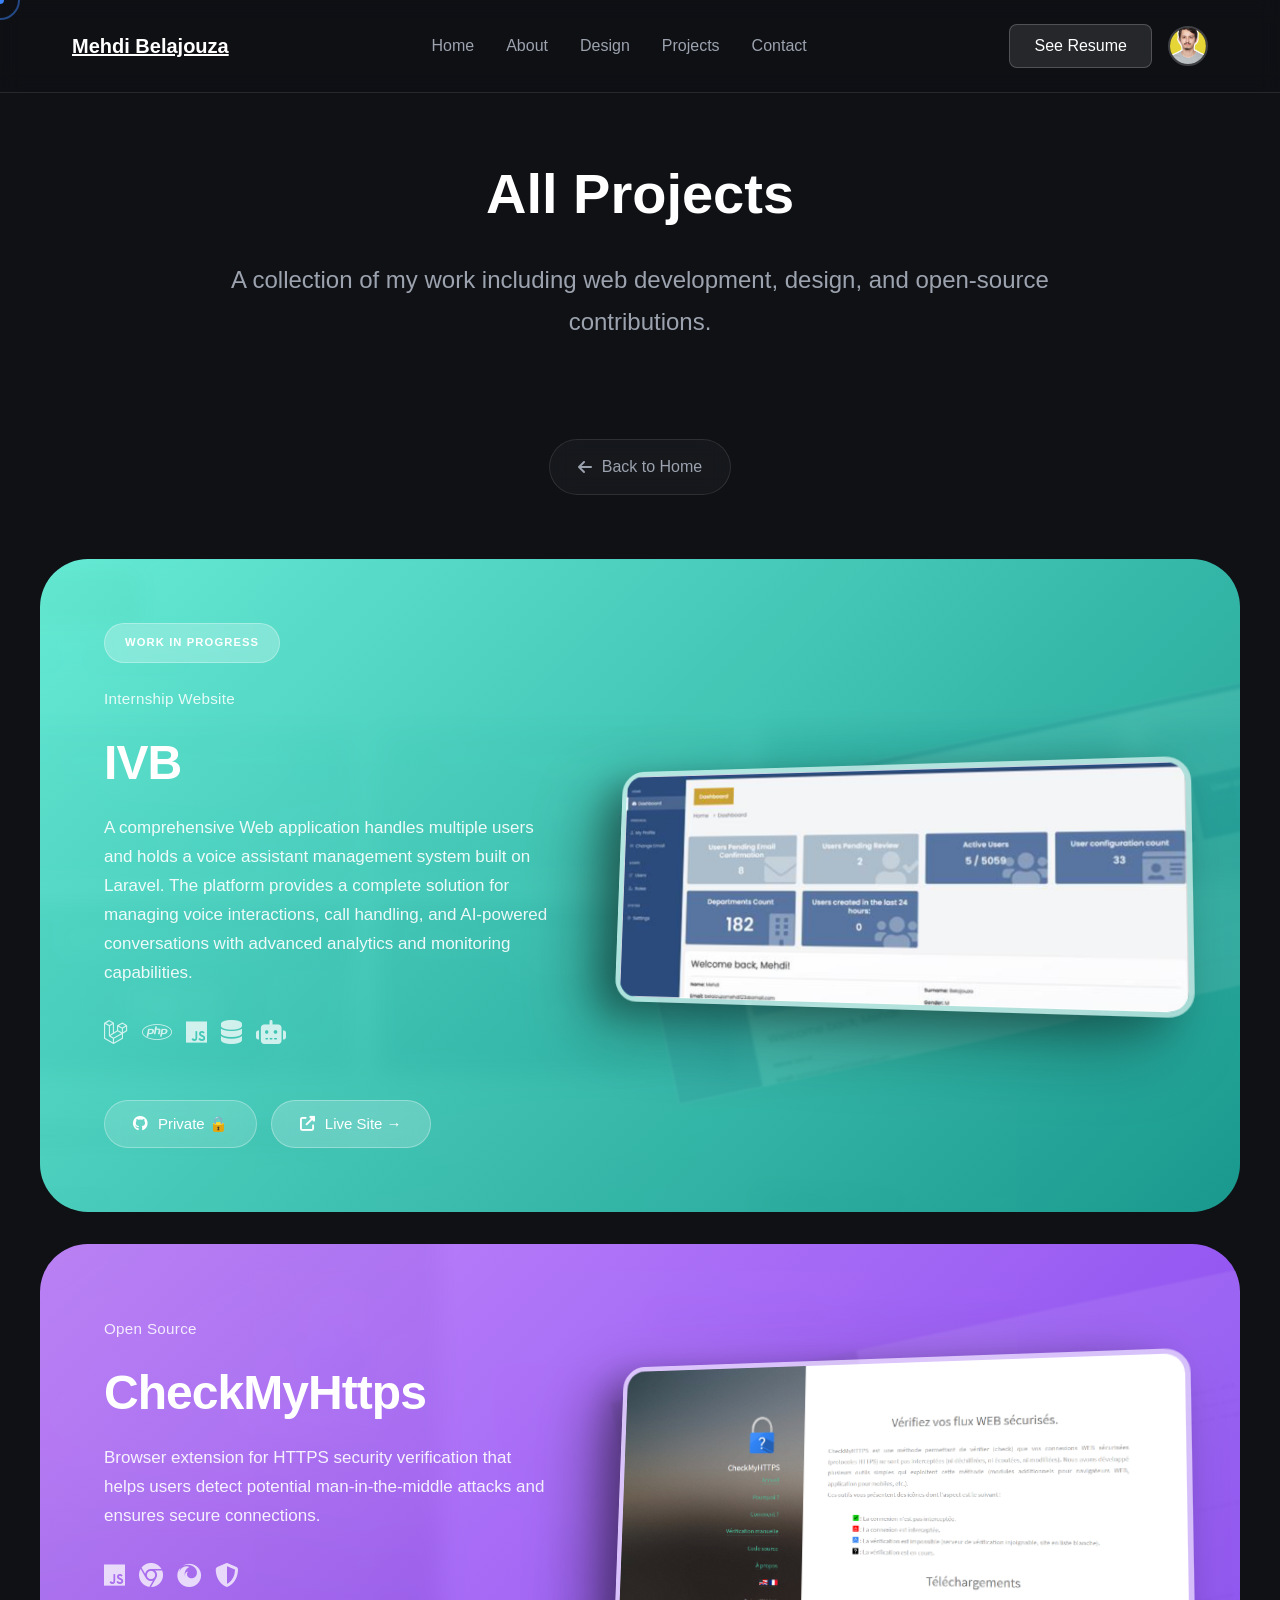
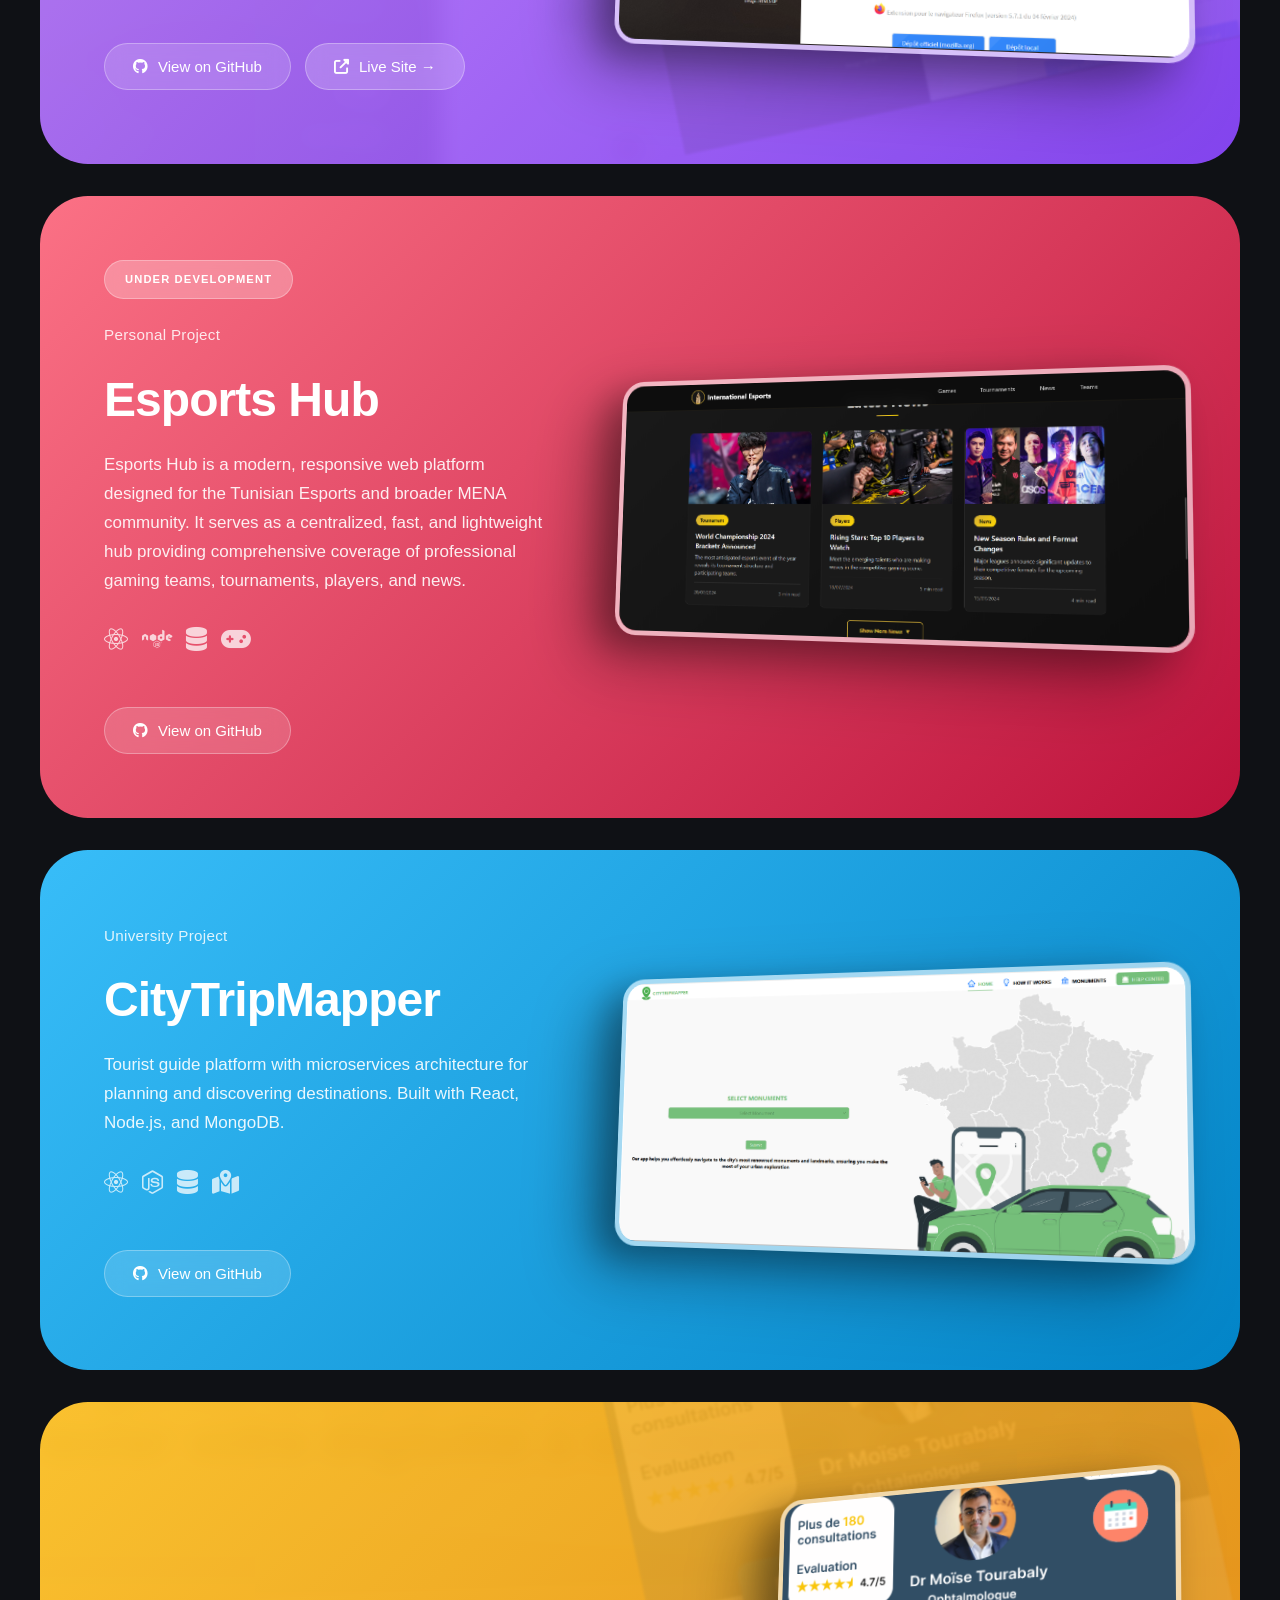
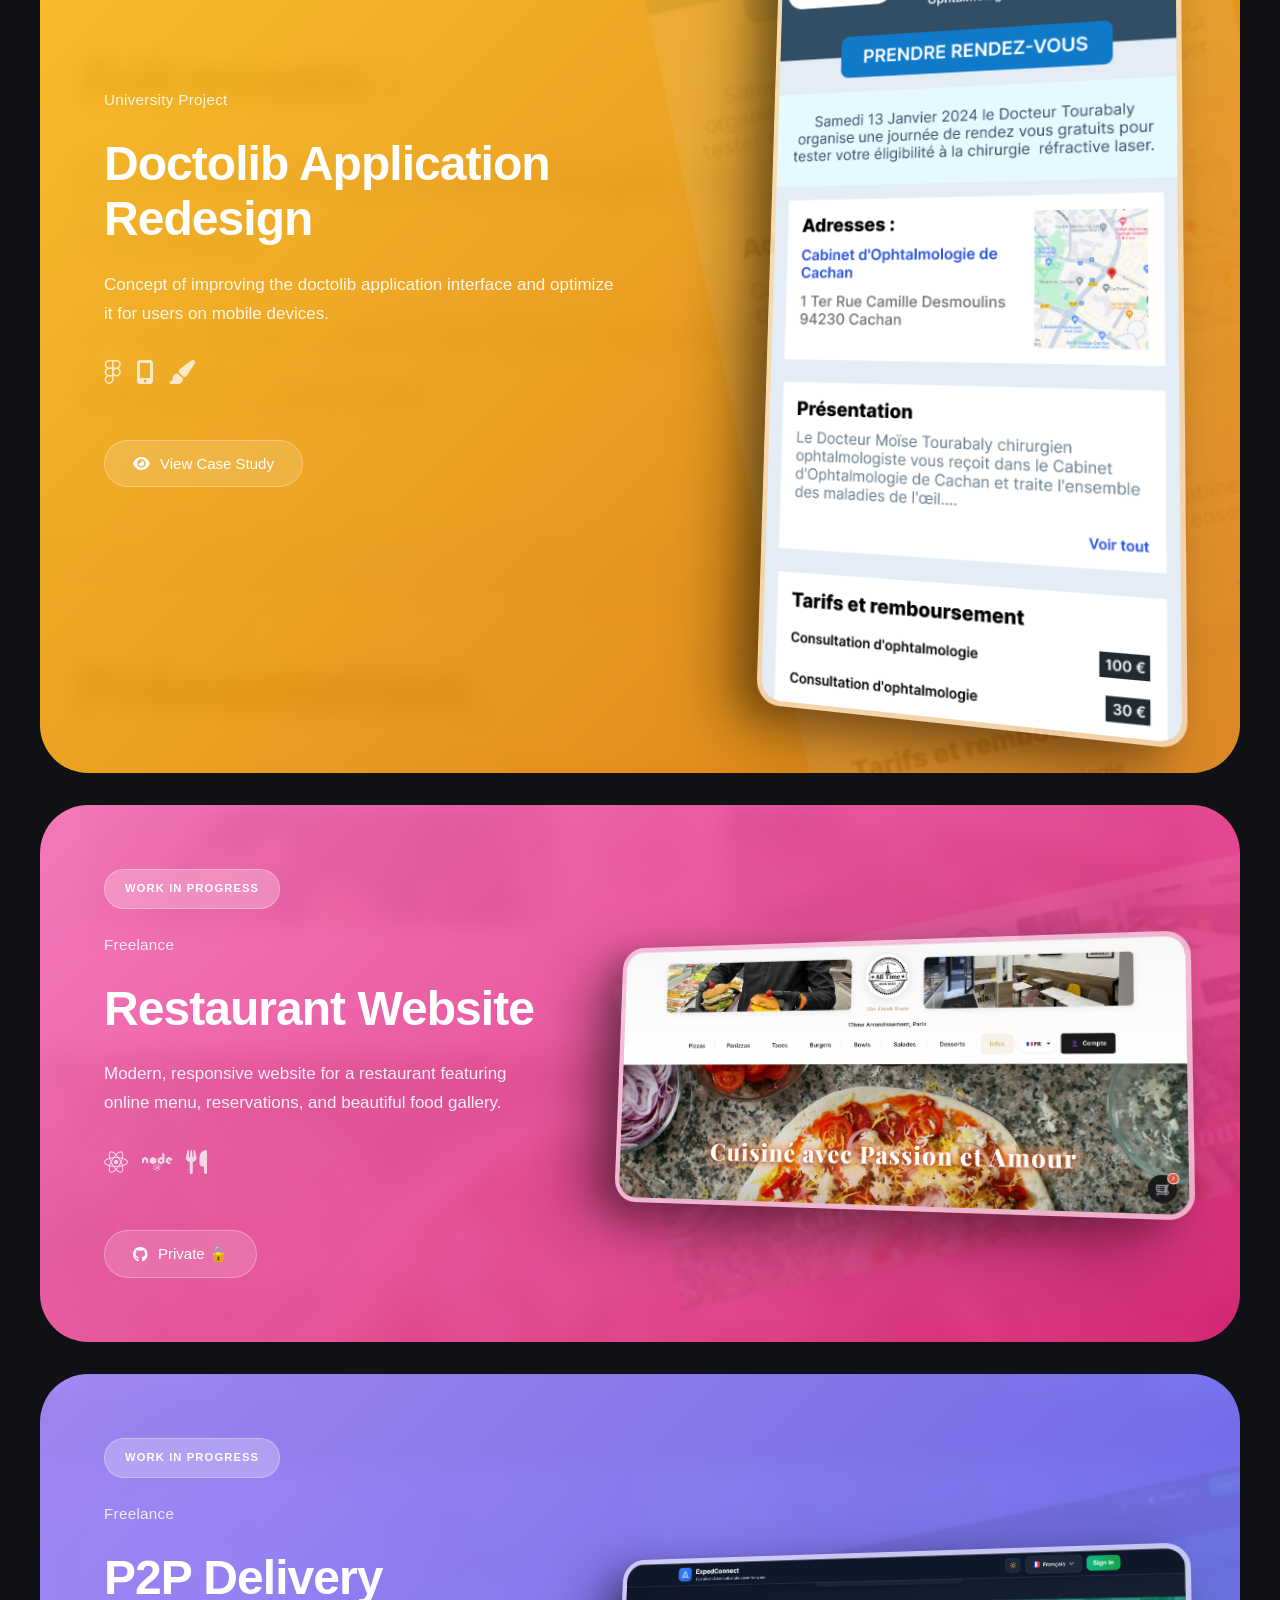
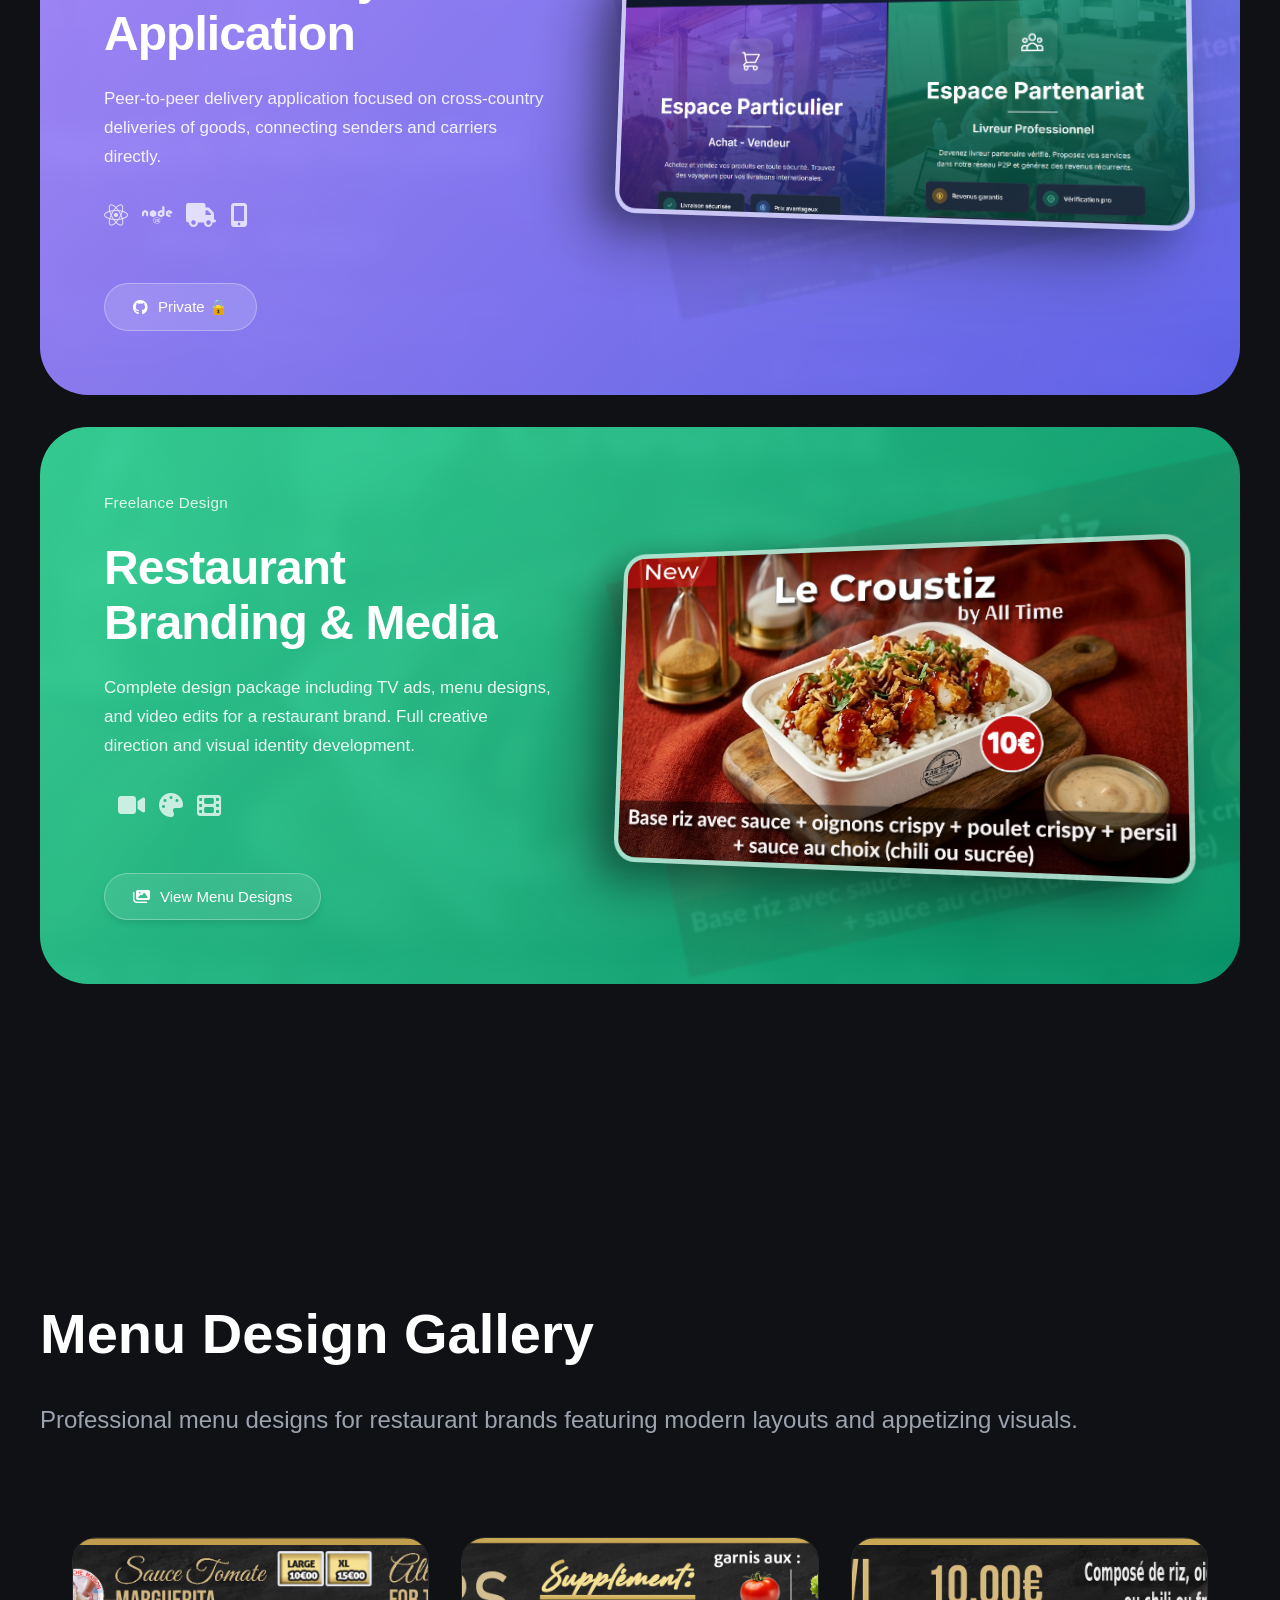
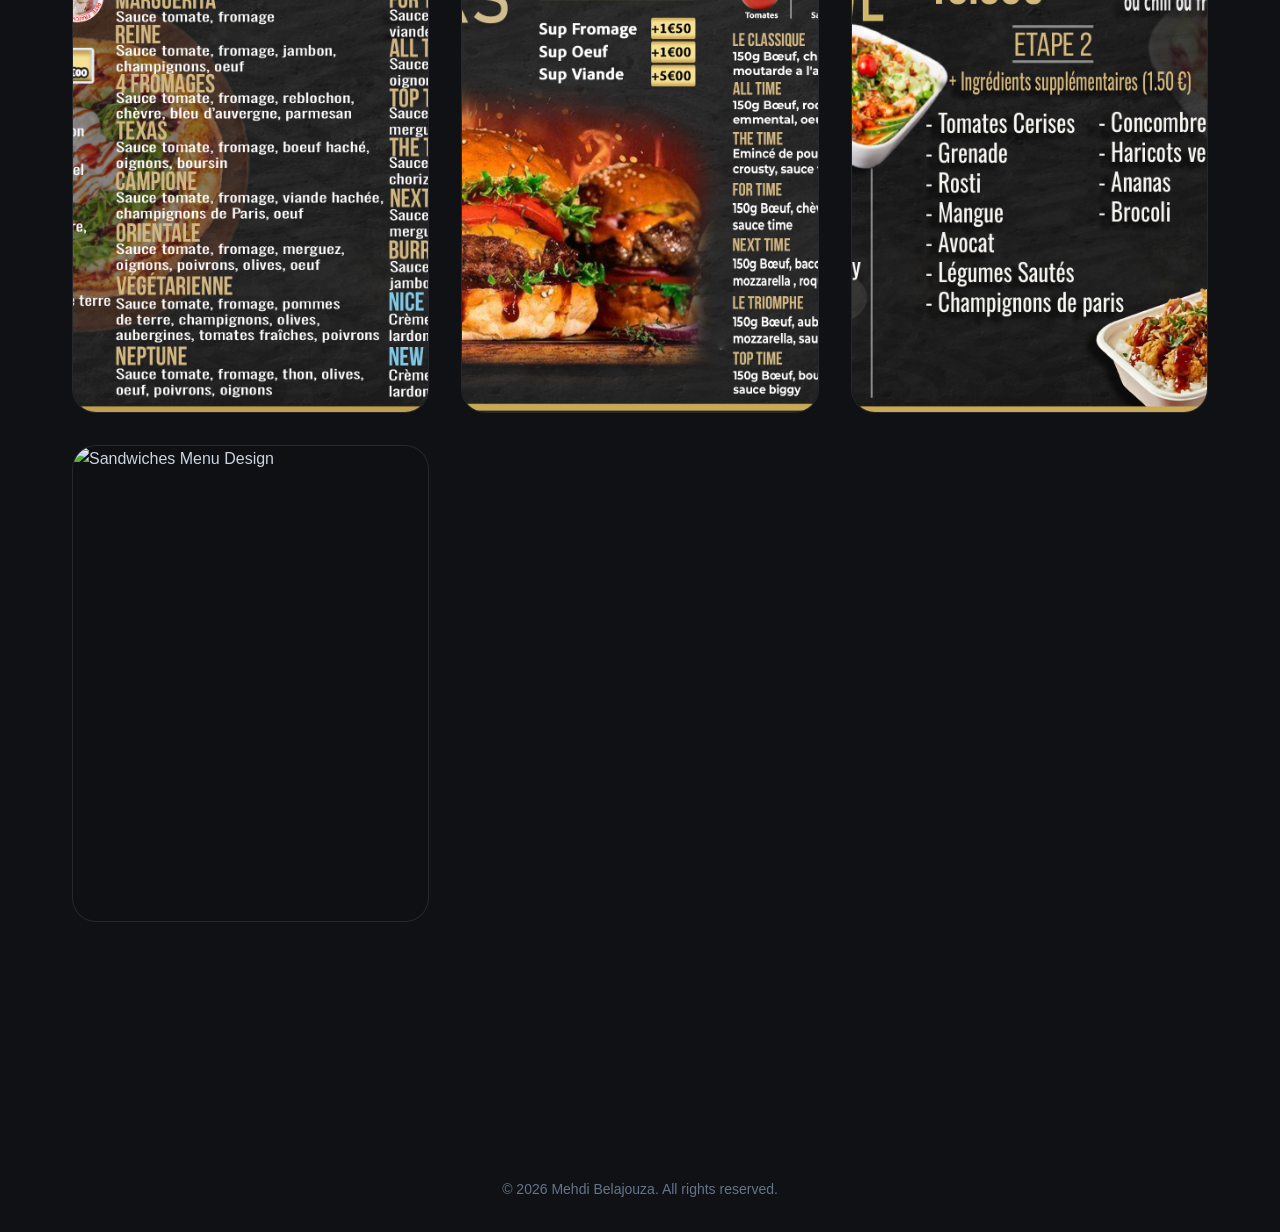
==== commit d9441fa0: "Add esports application page; portfolio visual improvements and CSS consistency fixes" ====
--- a/projects.html
+++ b/projects.html
@@ -12,8 +12,11 @@
     <link rel="stylesheet" href="style.css">
 </head>
 <body>
+    <!-- Scroll Progress Bar -->
+    <div class="scroll-progress"></div>
+
     <!-- Navigation -->
-    <nav>
+    <nav id="navbar">
         <div class="nav-container">
             <a href="index.html" class="logo">Mehdi Belajouza</a>
             
@@ -50,9 +53,9 @@
     <!-- Projects Section -->
     <section id="projects" class="projects" style="padding-top: 0;">
         <div class="projects-container">
-            <div class="projects-list">
+            <div class="projects-list reveal-container">
                 <!-- Project 1: IVB -->
-                <a href="https://ionos.ivb.itfuture.net/" target="_blank" class="project-card-large" style="--bg-image: url('images/iVB.png');">
+                <a href="https://ionos.ivb.itfuture.net/" target="_blank" class="project-card-large reveal-child" style="--bg-image: url('images/iVB.png');">
                     <div class="project-content-left">
                         <span class="project-badge-large">WORK IN PROGRESS</span>
                         <span class="project-category-large">Internship Website</span>
@@ -82,7 +85,7 @@
                 </a>
                 
                 <!-- Project 2: CheckMyHttps -->
-                <a href="https://checkmyhttps.net/" target="_blank" class="project-card-large" style="--bg-image: url('images/checkmyhttps.png');">
+                <a href="https://checkmyhttps.net/" target="_blank" class="project-card-large reveal-child" style="--bg-image: url('images/checkmyhttps.png');">
                     <div class="project-content-left">
                         <span class="project-category-large">Open Source</span>
                         <h3 class="project-title-large">CheckMyHttps</h3>
@@ -110,7 +113,7 @@
                 </a>
                 
                 <!-- Project 3: Esports Hub -->
-                <a href="https://github.com/Mehdi-Belajouza/lol-esports-hub" target="_blank" class="project-card-large" style="--bg-image: url('images/Internation Esports.png');">
+                <a href="https://github.com/Mehdi-Belajouza/lol-esports-hub" target="_blank" class="project-card-large reveal-child" style="--bg-image: url('images/esports.png');">
                     <div class="project-content-left">
                         <span class="project-badge-large">UNDER DEVELOPMENT</span>
                         <span class="project-category-large">Personal Project</span>
@@ -136,7 +139,7 @@
                 </a>
                 
                 <!-- Project 4: CityTripMapper -->
-                <a href="https://github.com/CityTripMapper/CityTripMapper" target="_blank" class="project-card-large" style="--bg-image: url('images/citytripmapper.png');">
+                <a href="https://github.com/CityTripMapper/CityTripMapper" target="_blank" class="project-card-large reveal-child" style="--bg-image: url('images/citytrip.png');">
                     <div class="project-content-left">
                         <span class="project-category-large">University Project</span>
                         <h3 class="project-title-large">CityTripMapper</h3>
@@ -322,6 +325,10 @@
         <p>&copy; 2026 Mehdi Belajouza. All rights reserved.</p>
     </footer>
     
+    <!-- Custom Cursor -->
+    <div class="cursor-dot"></div>
+    <div class="cursor-outline"></div>
+
     <!-- Main Script -->
     <script src="script.js"></script>
 </body>
--- a/style.css
+++ b/style.css
@@ -320,7 +320,7 @@
 }
 
 .code-content {
-    padding: 2rem;
+    padding: 1.5rem 2rem 2rem;
     font-family: 'SF Mono', Monaco, monospace;
     font-size: 0.9rem;
     line-height: 1.8;
@@ -328,21 +328,12 @@
     overflow-x: auto;
 }
 
-@media (max-width: 768px) {
-    .code-window {
-        margin: 0 -1rem;
-    }
-    
-    .code-content {
-        padding: 1.5rem 1rem;
-        font-size: 0.75rem;
-        line-height: 1.6;
-    }
-    
-    .code-content pre {
-        white-space: pre-wrap;
-        word-wrap: break-word;
-    }
+.code-content pre {
+    display: block;
+    margin: 0;
+    white-space: pre;
+    overflow-wrap: normal;
+    tab-size: 2;
 }
 
 .code-keyword { color: #a78bfa; }
@@ -590,6 +581,198 @@
 .project-card-more:hover {
     background: rgba(30, 33, 39, 0.7);
     color: #fff;
+}
+
+/* Esports Section */
+.esports-section {
+    padding: 8rem 2rem;
+    background: transparent;
+}
+
+.esports-container {
+    max-width: 1200px;
+    margin: 0 auto;
+}
+
+.esports-badge {
+    display: inline-flex;
+    align-items: center;
+    gap: 0.4rem;
+    padding: 0.4rem 1.1rem;
+    background: rgba(200, 155, 60, 0.12);
+    border: 1px solid rgba(200, 155, 60, 0.4);
+    color: #c89b3c;
+    border-radius: 2rem;
+    font-size: 0.8rem;
+    font-weight: 600;
+    letter-spacing: 0.05em;
+    text-transform: uppercase;
+    margin-bottom: 1.5rem;
+}
+
+/* Stats row */
+.esports-stats {
+    display: flex;
+    justify-content: center;
+    gap: 2rem;
+    flex-wrap: wrap;
+    margin: 2.5rem 0 3.5rem;
+    padding: 1rem 0;
+}
+
+.esports-stat {
+    display: flex;
+    flex-direction: column;
+    align-items: center;
+    gap: 0.35rem;
+    padding: 0 1.5rem;
+}
+
+.esports-stat + .esports-stat {
+    border-left: 1px solid rgba(255,255,255,0.08);
+}
+
+.esports-stat-number {
+    font-size: 2rem;
+    font-weight: 800;
+    color: #c89b3c;
+    line-height: 1;
+}
+
+.esports-stat-label {
+    font-size: 0.8rem;
+    color: #9ca3af;
+    text-align: center;
+    max-width: 140px;
+}
+
+.esports-grid {
+    display: grid;
+    grid-template-columns: repeat(auto-fit, minmax(300px, 1fr));
+    gap: 2rem;
+    margin-top: 3rem;
+    text-align: left;
+}
+
+.esports-card {
+    background: rgba(15, 17, 21, 0.5);
+    padding: 2rem;
+    border-radius: 1.5rem;
+    border: 1px solid rgba(255, 255, 255, 0.1);
+    backdrop-filter: blur(16px);
+    transition: all 0.3s;
+}
+
+.esports-card:hover {
+    transform: translateY(-4px);
+    background: rgba(30, 33, 39, 0.7);
+    box-shadow: 0 20px 25px -5px rgba(0, 0, 0, 0.1);
+}
+
+.esports-card-highlight {
+    border-color: rgba(255, 255, 255, 0.2);
+}
+
+.esports-icon {
+    width: 3.5rem;
+    height: 3.5rem;
+    border-radius: 1rem;
+    display: flex;
+    align-items: center;
+    justify-content: center;
+    font-size: 1.75rem;
+    color: #fff;
+    margin-bottom: 1.5rem;
+}
+
+.esports-role {
+    font-size: 1.5rem;
+    font-weight: 700;
+    color: #fff;
+    margin-bottom: 0.75rem;
+}
+
+.esports-desc {
+    font-size: 1.1rem;
+    color: #9ca3af;
+    line-height: 1.6;
+    margin-bottom: 1rem;
+}
+
+.esports-fit {
+    font-size: 0.82rem;
+    color: #c89b3c;
+    line-height: 1.6;
+    margin: 0;
+    padding-top: 0.85rem;
+    border-top: 1px solid rgba(200, 155, 60, 0.15);
+}
+
+.esports-fit i {
+    margin-right: 0.3rem;
+    opacity: 0.85;
+}
+
+/* CTA block */
+.esports-cta {
+    margin-top: 3.5rem;
+    padding: 2.5rem 2rem;
+    background: rgba(15, 17, 21, 0.5);
+    border: 1px solid rgba(255, 255, 255, 0.1);
+    border-radius: 1.5rem;
+    backdrop-filter: blur(16px);
+    display: flex;
+    align-items: center;
+    justify-content: space-between;
+    gap: 2rem;
+    flex-wrap: wrap;
+    text-align: left;
+}
+
+.esports-cta-text {
+    font-size: 1rem;
+    color: #9ca3af;
+    line-height: 1.65;
+    max-width: 620px;
+    margin: 0;
+}
+
+.esports-cta-btn {
+    display: inline-flex;
+    align-items: center;
+    gap: 0.6rem;
+    padding: 0.85rem 1.75rem;
+    background: linear-gradient(135deg, #c89b3c, #785a28);
+    color: #fff;
+    font-weight: 600;
+    font-size: 0.95rem;
+    border-radius: 0.75rem;
+    text-decoration: none;
+    white-space: nowrap;
+    transition: opacity 0.2s, transform 0.2s;
+}
+
+.esports-cta-btn:hover {
+    opacity: 0.88;
+    transform: translateY(-2px);
+}
+
+@media (max-width: 768px) {
+    .esports-grid {
+        grid-template-columns: 1fr;
+    }
+    .esports-stat + .esports-stat {
+        border-left: none;
+        border-top: 1px solid rgba(255,255,255,0.08);
+        padding-top: 1rem;
+    }
+    .esports-cta {
+        flex-direction: column;
+        text-align: center;
+    }
+    .esports-cta-text {
+        max-width: 100%;
+    }
 }
 
 
@@ -1513,4 +1696,159 @@
     .menu-item:hover {
         transform: rotateY(0deg) rotateX(0deg) translateZ(90px) scale(1.07) !important;
     }
-}+}
+
+/* --- New Visual Effects --- */
+
+/* Scroll Progress Bar */
+.scroll-progress {
+    position: fixed;
+    top: 0;
+    left: 0;
+    width: 0%;
+    height: 3px;
+    background: linear-gradient(to right, #3b82f6, #8b5cf6);
+    z-index: 1001;
+    transition: width 0.1s;
+}
+
+/* Typing Effect */
+.typing-text {
+    color: #3b82f6;
+    border-right: 3px solid #3b82f6;
+    padding-right: 5px;
+    animation: blink 0.75s step-end infinite;
+}
+
+@keyframes blink {
+    from, to { border-color: transparent }
+    50% { border-color: #3b82f6; }
+}
+
+/* Custom Cursor */
+.cursor-dot,
+.cursor-outline {
+    position: fixed;
+    top: 0;
+    left: 0;
+    transform: translate(-50%, -50%);
+    border-radius: 50%;
+    z-index: 9999;
+    pointer-events: none;
+}
+
+.cursor-dot {
+    width: 8px;
+    height: 8px;
+    background-color: #3b82f6;
+}
+
+.cursor-outline {
+    width: 40px;
+    height: 40px;
+    border: 2px solid rgba(59, 130, 246, 0.5);
+    transition: width 0.2s, height 0.2s, background-color 0.2s;
+}
+
+/* Hide default cursor for elements that will use custom cursor */
+@media (pointer: fine) {
+    body {
+        cursor: none;
+    }
+
+    a, button, .project-card, .service-card, .design-card, .project-card-large, .resume-item {
+        cursor: none;
+    }
+}
+
+/* Navbar Scrolled State */
+nav.scrolled {
+    background: rgba(15, 17, 21, 0.95);
+    box-shadow: 0 4px 20px rgba(0, 0, 0, 0.5);
+    padding: 0.5rem 0;
+}
+
+/* Active Link Highlighting */
+.nav-links a.active-link {
+    color: #3b82f6;
+}
+
+/* Reveal Animations */
+.fade-in-section {
+    opacity: 0;
+    transform: translateY(40px);
+    transition: opacity 1s cubic-bezier(0.25, 0.46, 0.45, 0.94), transform 1s cubic-bezier(0.25, 0.46, 0.45, 0.94);
+}
+
+.fade-in-section.visible {
+    opacity: 1;
+    transform: translateY(0);
+}
+
+.fade-in-card {
+    opacity: 0;
+    transform: translateY(30px);
+    transition: opacity 0.8s cubic-bezier(0.25, 0.46, 0.45, 0.94), transform 0.8s cubic-bezier(0.25, 0.46, 0.45, 0.94);
+}
+
+.fade-in-card.visible {
+    opacity: 1;
+    transform: translateY(0);
+}
+
+/* Project Card Background Effect */
+.project-card {
+    position: relative;
+    overflow: hidden;
+    z-index: 1;
+}
+
+.project-card::before {
+    content: '';
+    position: absolute;
+    top: -50%;
+    left: -50%;
+    width: 200%;
+    height: 200%;
+    background: radial-gradient(circle, rgba(255,255,255,0.1) 0%, transparent 60%);
+    opacity: 0;
+    transform: scale(0.5);
+    transition: opacity 0.6s ease, transform 0.6s ease;
+    z-index: -1;
+    pointer-events: none;
+}
+
+.project-card:hover::before {
+    opacity: 1;
+    transform: scale(1);
+}
+
+/* Large Project Card Background Effect */
+.project-card-large {
+    position: relative;
+    overflow: hidden;
+    z-index: 1;
+}
+
+.project-card-large::before {
+    content: '';
+    position: absolute;
+    top: 0;
+    left: 0;
+    right: 0;
+    bottom: 0;
+    background-image: var(--bg-image);
+    background-size: cover;
+    background-position: center;
+    opacity: 0.05;
+    filter: blur(10px) grayscale(50%);
+    transform: scale(1.1);
+    transition: opacity 0.5s ease, transform 0.5s ease, filter 0.5s ease;
+    z-index: -1;
+}
+
+.project-card-large:hover::before {
+    opacity: 0.15;
+    transform: scale(1.05);
+    filter: blur(5px) grayscale(0%);
+}
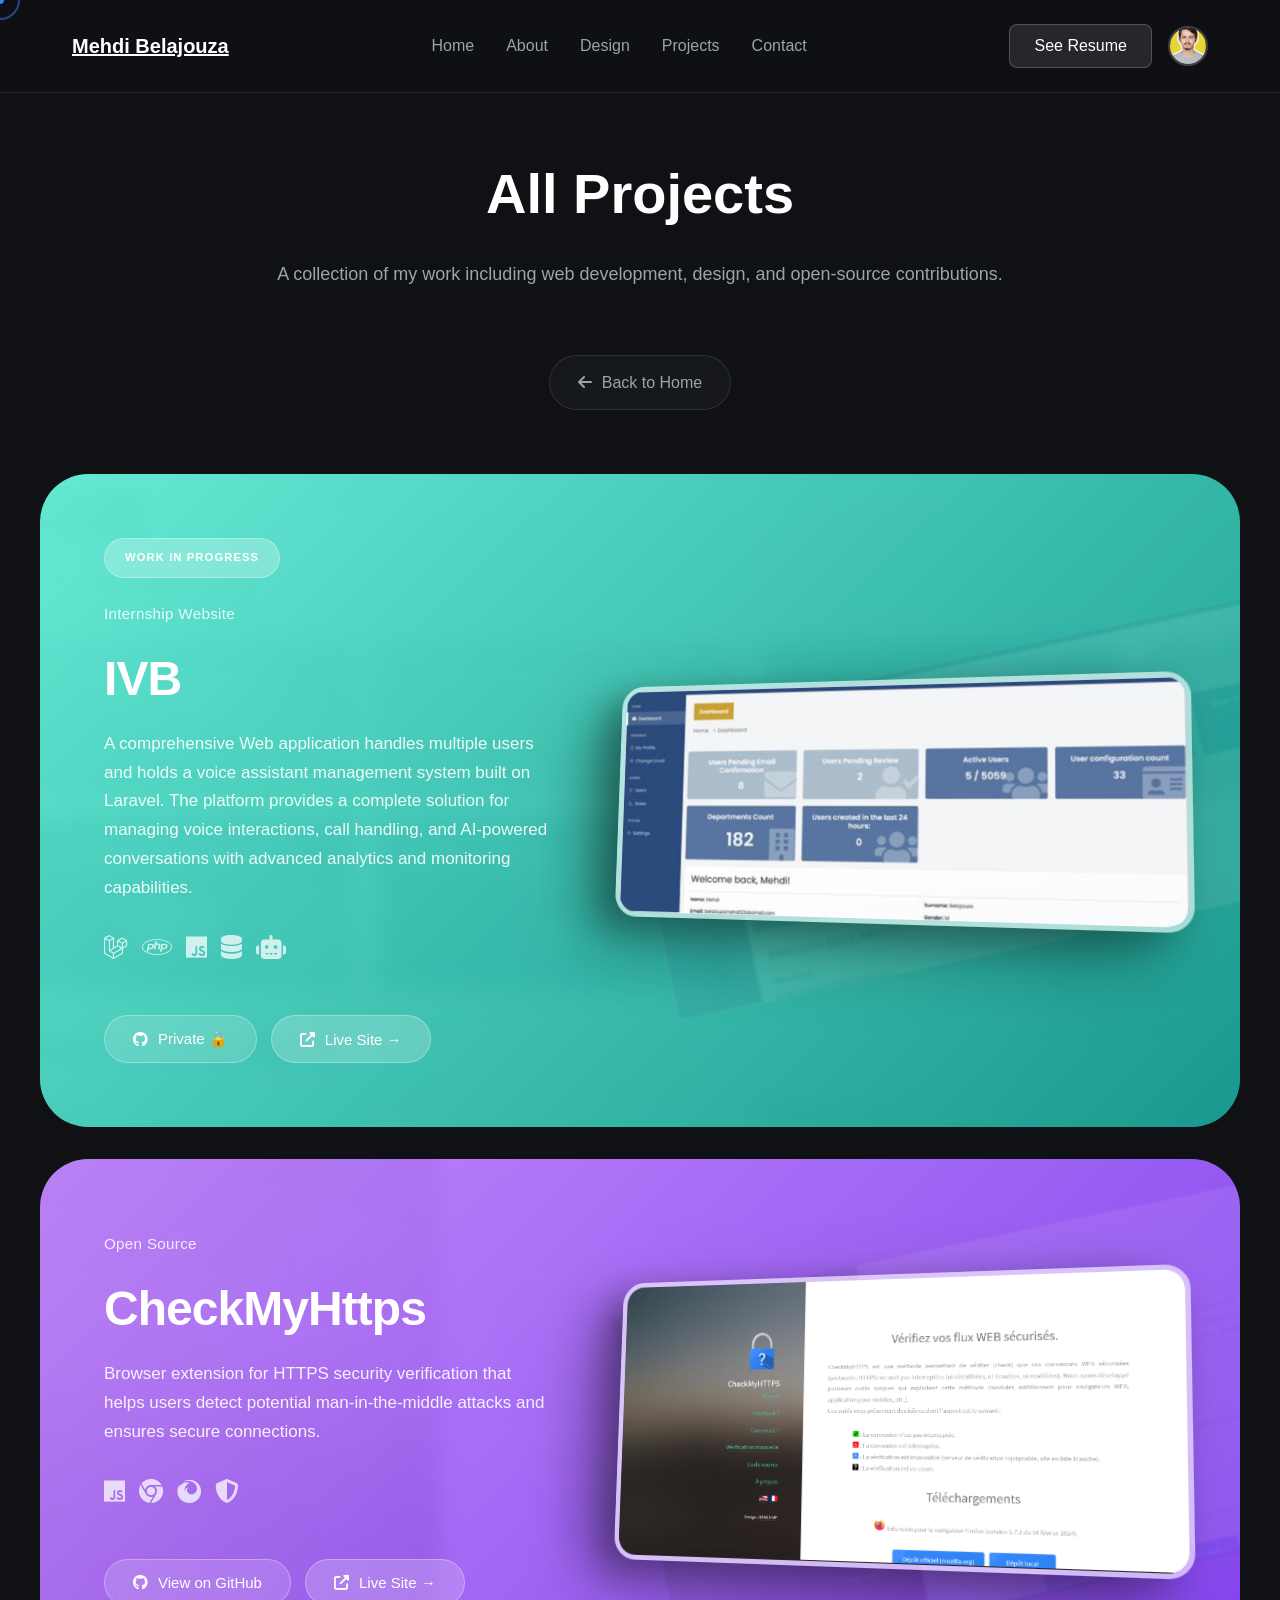
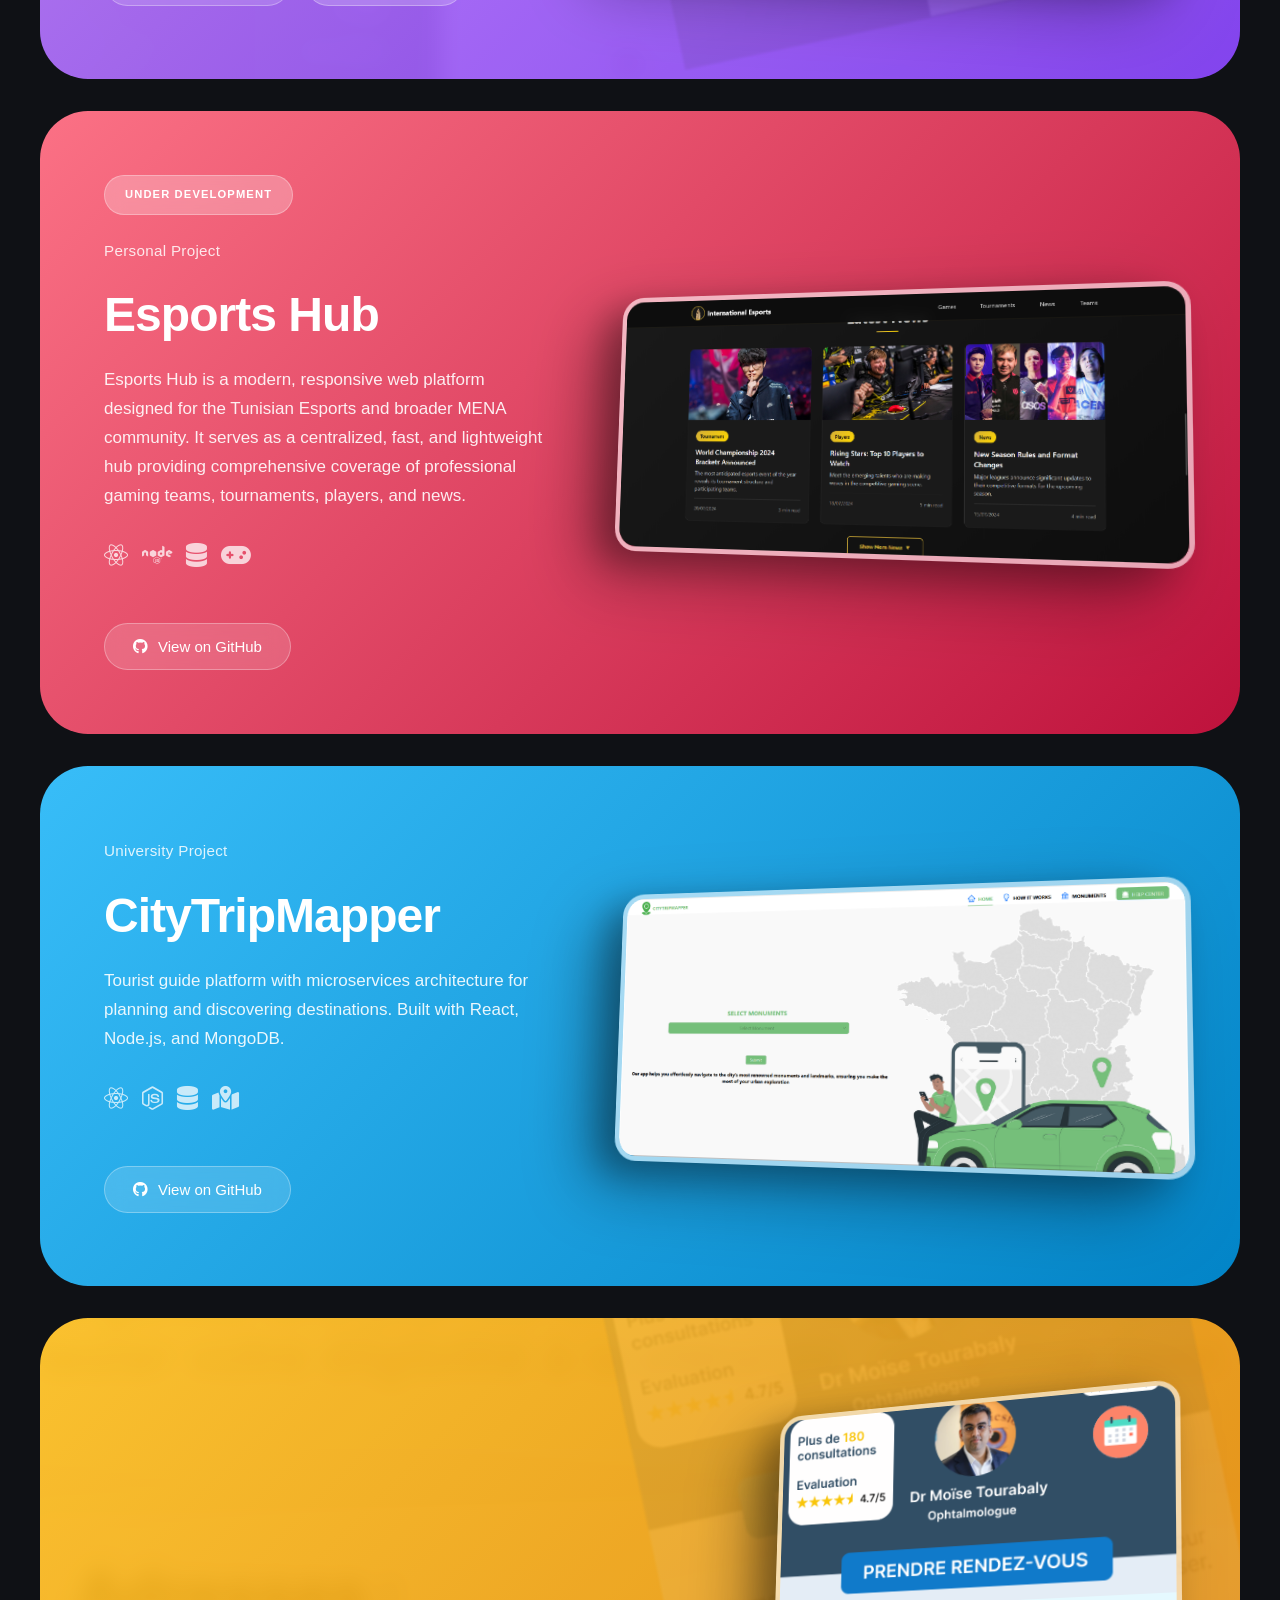
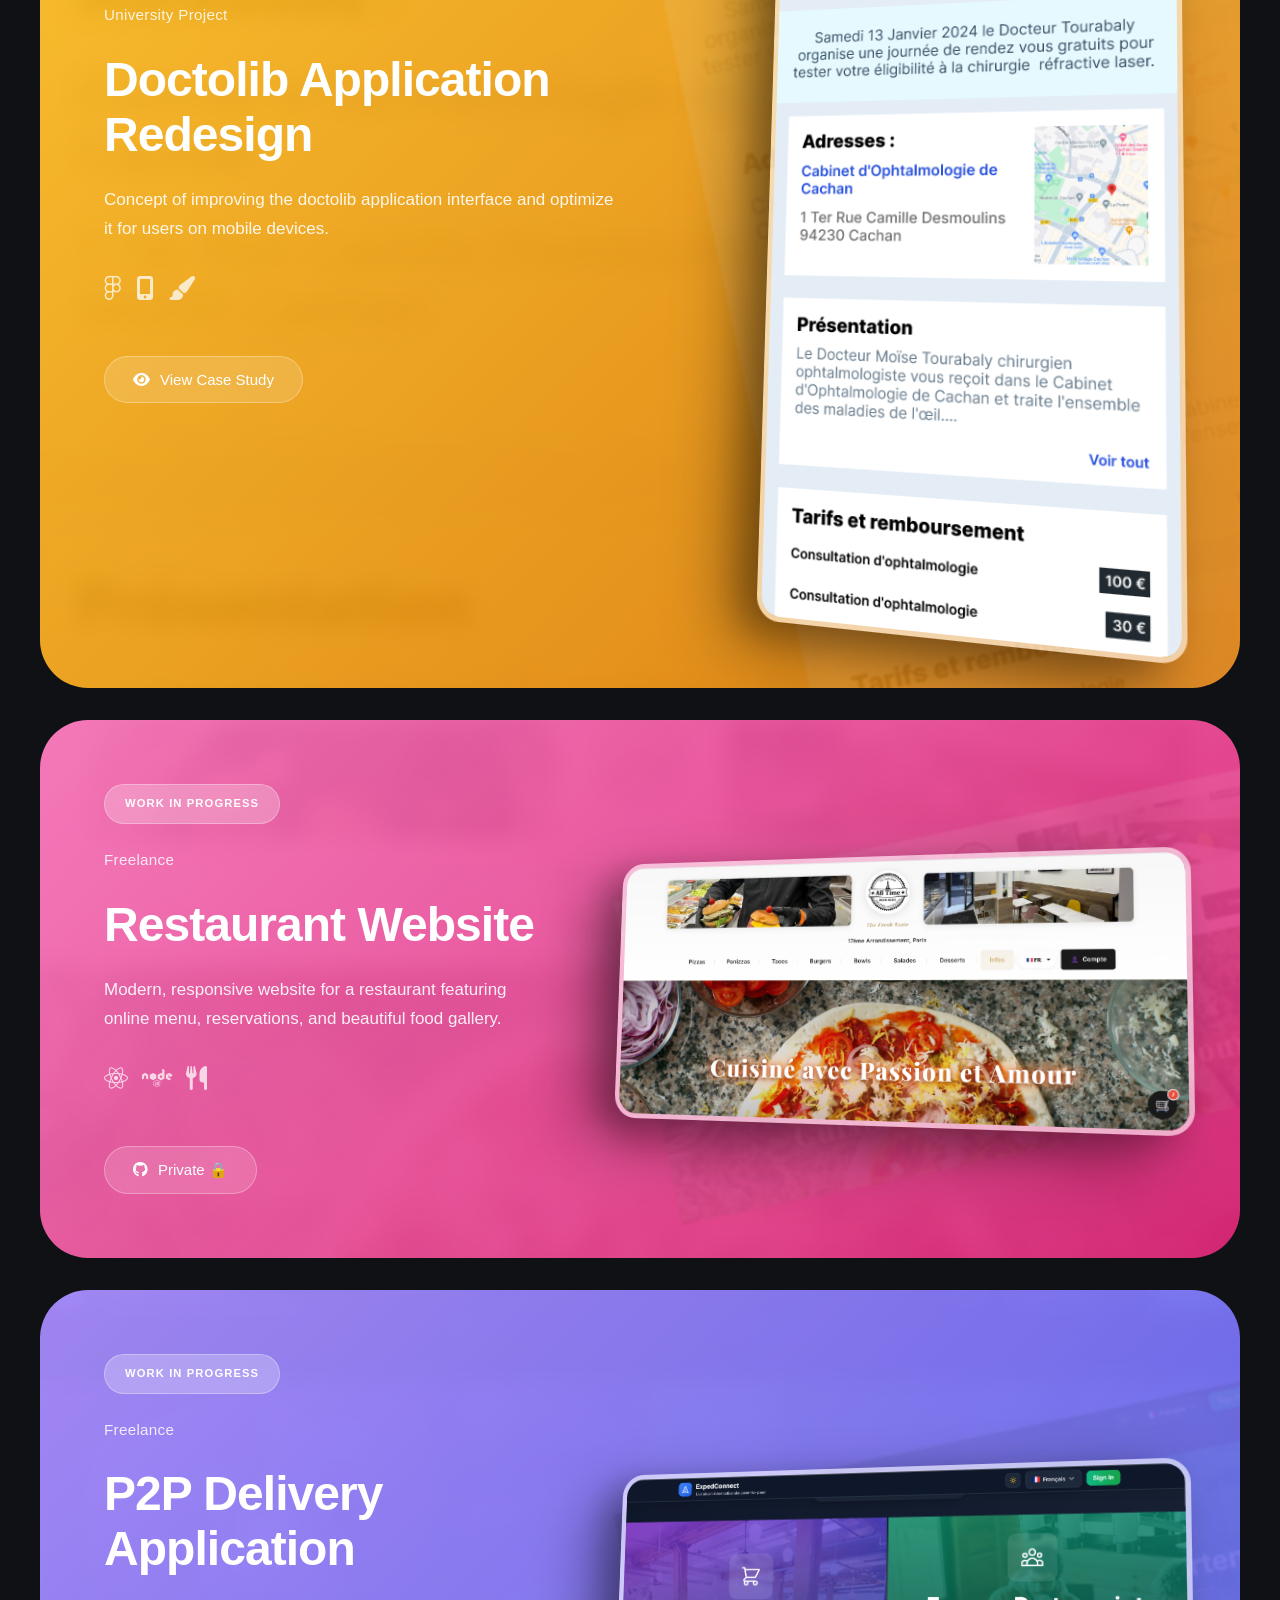
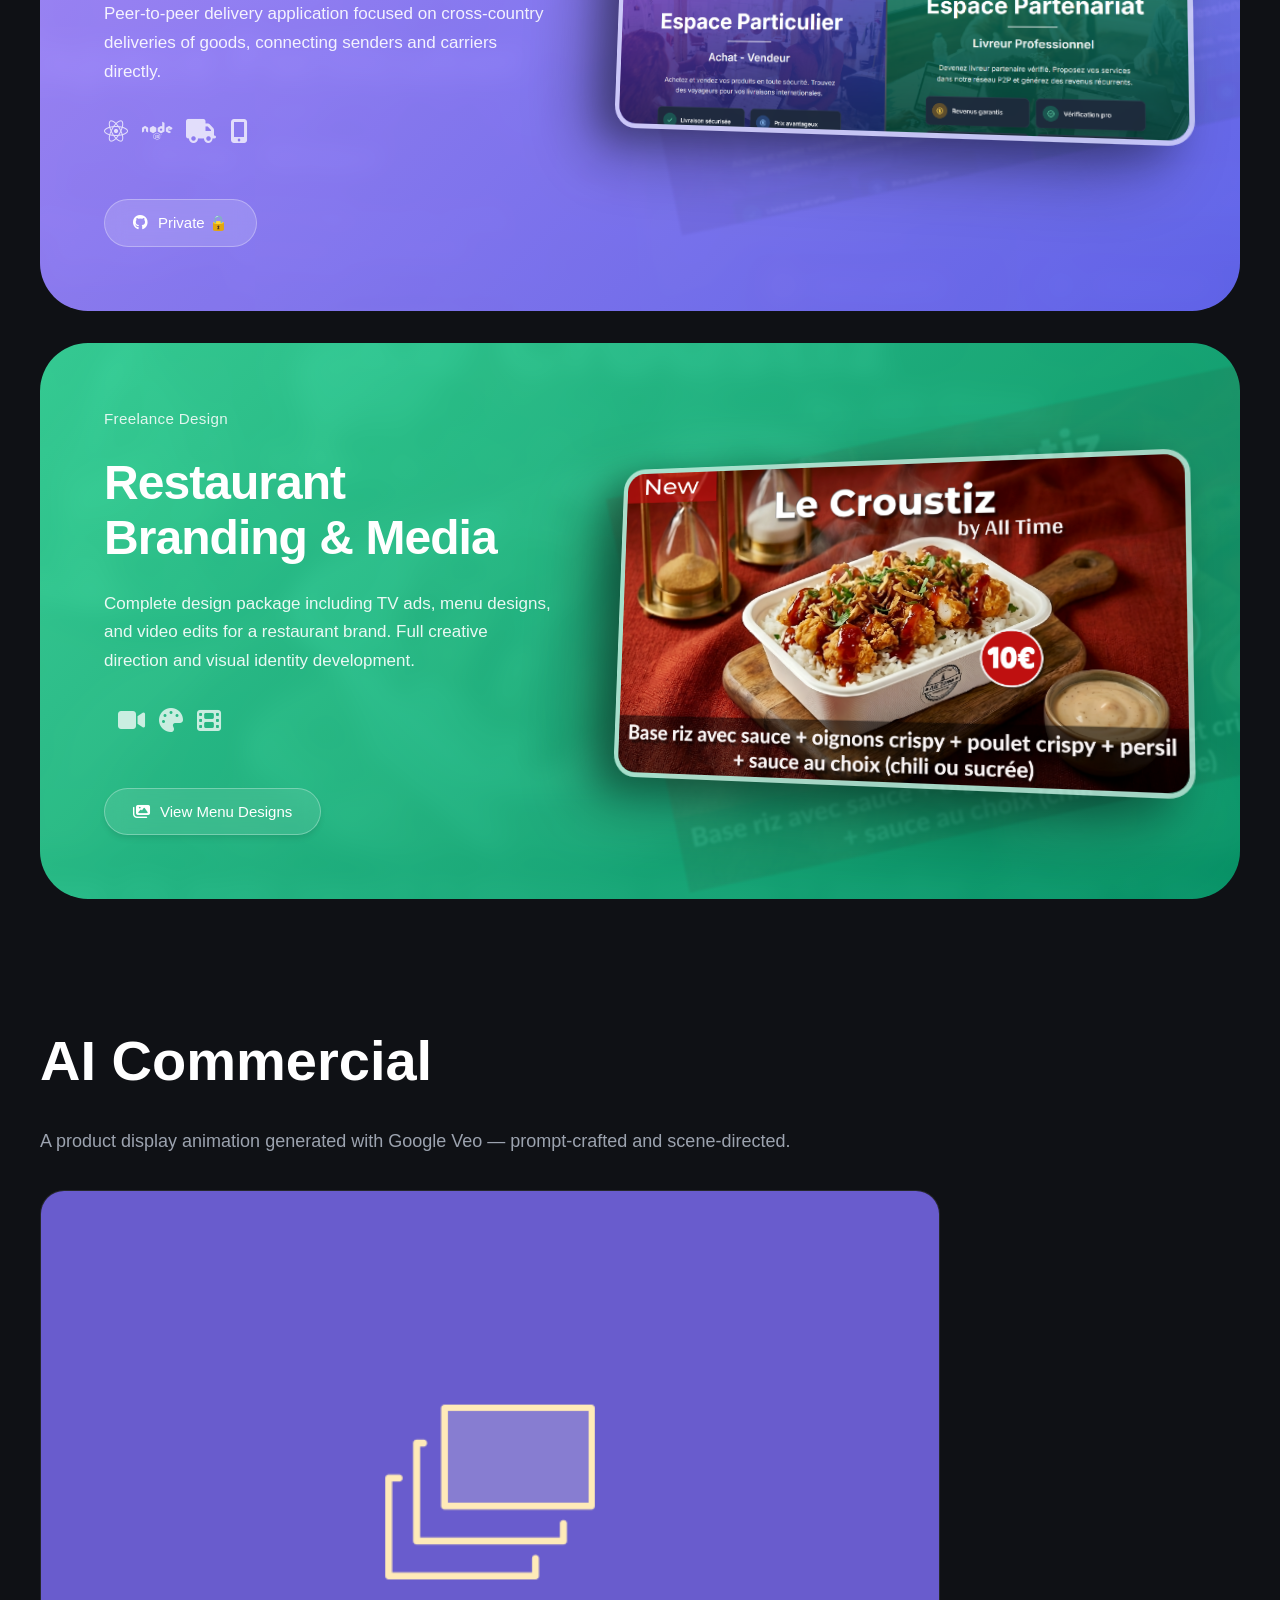
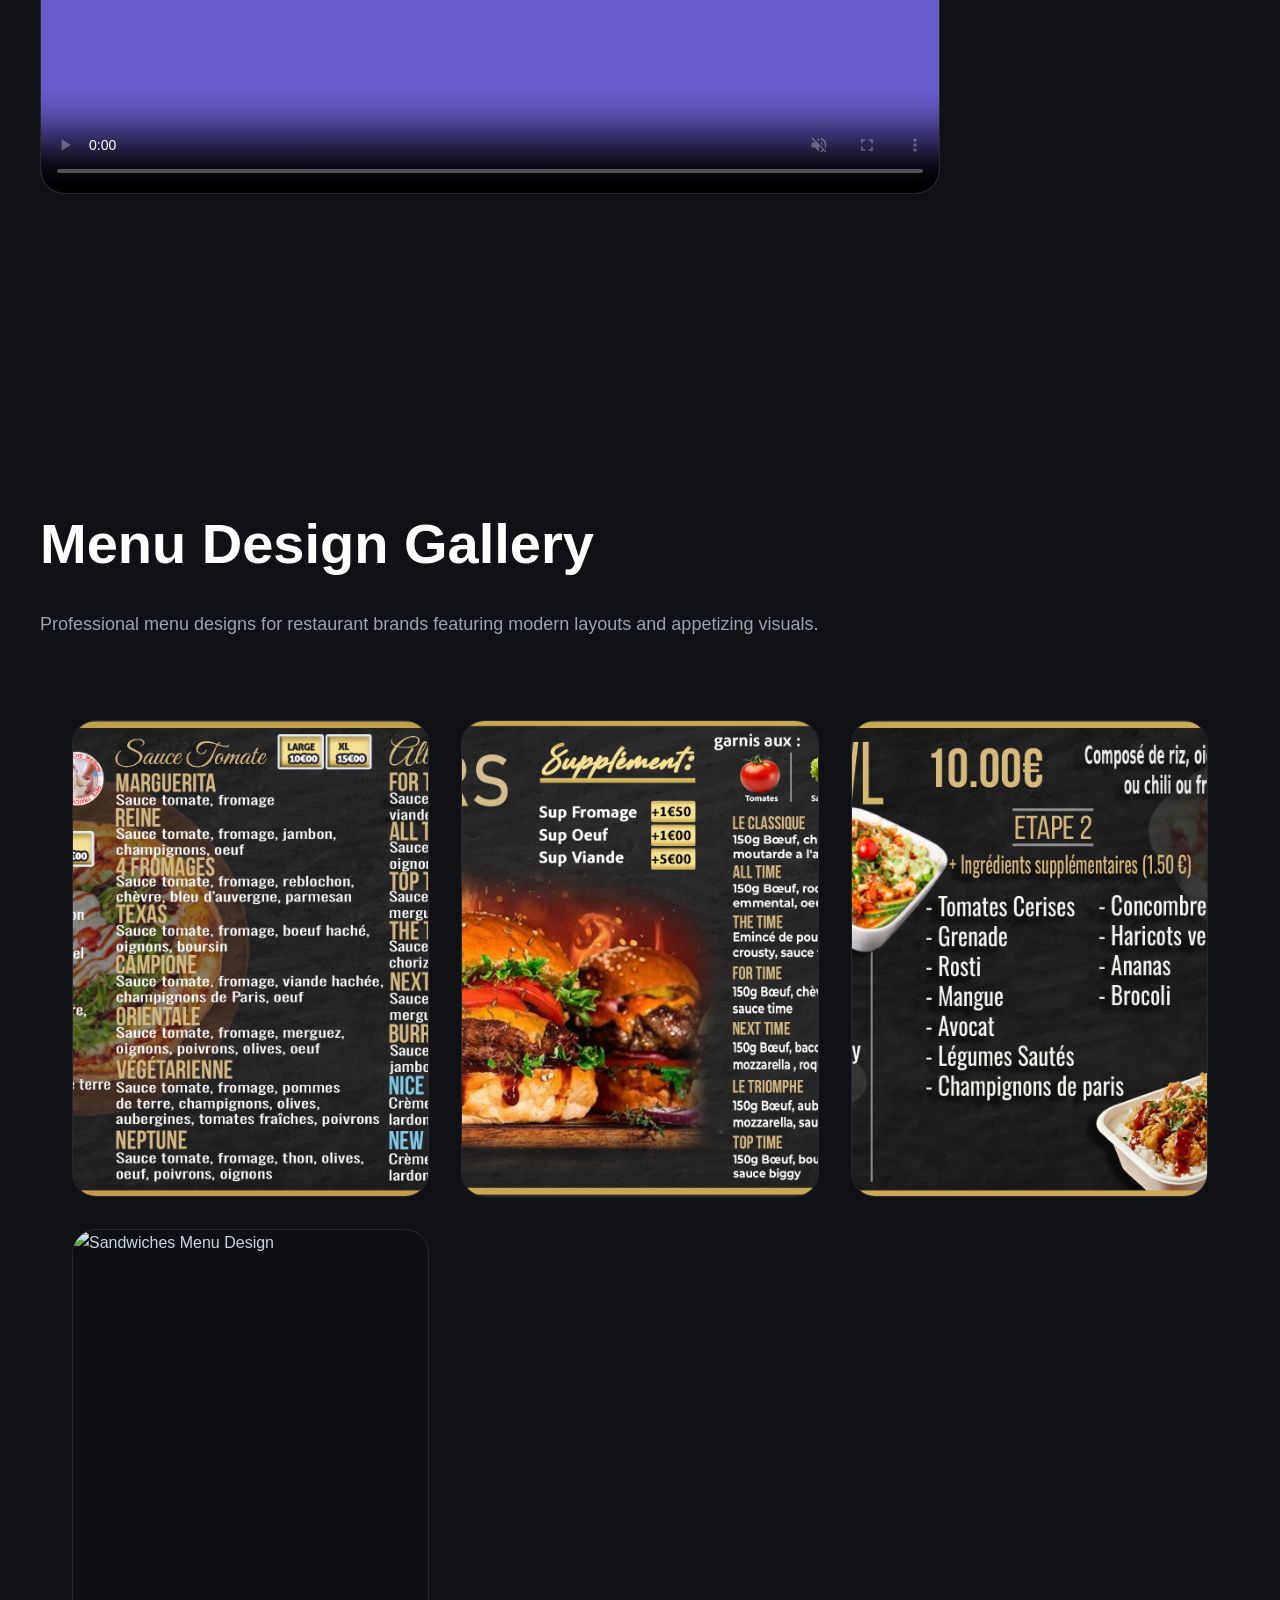
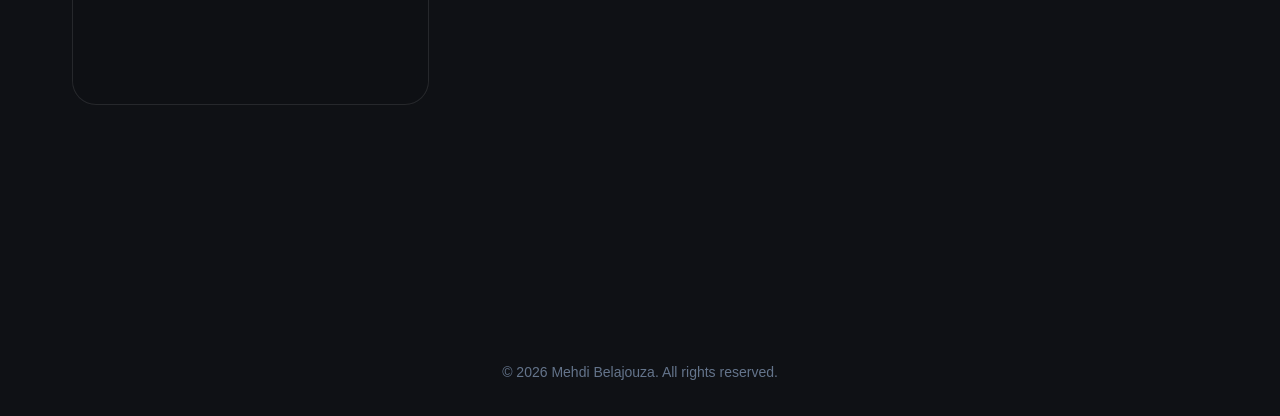
==== commit 849d69a7: "adding more elements and fixing descriptions" ====
--- a/projects.html
+++ b/projects.html
@@ -164,7 +164,7 @@
                 </a>
                 
                 <!-- Project 5: Doctolib UI/UX -->
-                <a href="#" class="project-card-large" style="--bg-image: url('images/Doctolib.png');">
+                <a class="project-card-large" style="--bg-image: url('images/Doctolib.png'); cursor: default;">
                     <div class="project-content-left">
                         <span class="project-category-large">University Project</span>
                         <h3 class="project-title-large">Doctolib Application Redesign</h3>
@@ -188,7 +188,7 @@
                 </a>
                 
                 <!-- Project 6: Restaurant Website -->
-                <a href="#" class="project-card-large" style="--bg-image: url('images/All Time Website.png');">
+                <a class="project-card-large" style="--bg-image: url('images/All Time Website.png'); cursor: default;">
                     <div class="project-content-left">
                         <span class="project-badge-large">WORK IN PROGRESS</span>
                         <span class="project-category-large">Freelance</span>
@@ -213,7 +213,7 @@
                 </a>
                 
                 <!-- Project 7: P2P Delivery App -->
-                <a href="#" class="project-card-large" style="--bg-image: url('images/p2pwebapp.png');">
+                <a class="project-card-large" style="--bg-image: url('images/p2pwebapp.png'); cursor: default;">
                     <div class="project-content-left">
                         <span class="project-badge-large">WORK IN PROGRESS</span>
                         <span class="project-category-large">Freelance</span>
@@ -262,6 +262,19 @@
                         <img src="./images/All Time Croustiz.png" alt="Restaurant Menu Design Preview">
                     </div>
                 </a>
+            </div>
+        </div>
+    </section>
+
+    <!-- AI Video Showcase -->
+    <section class="design-section" style="padding-top: 0;">
+        <div class="design-container">
+            <h2 class="section-title">AI Commercial</h2>
+            <p class="about-text">A product display animation generated with Google Veo — prompt-crafted and scene-directed.</p>
+            <div class="video-showcase">
+                <video controls muted loop playsinline poster="images/placeholder-image.png">
+                    <source src="videos/Veo advertisement video.mp4" type="video/mp4">
+                </video>
             </div>
         </div>
     </section>
--- a/style.css
+++ b/style.css
@@ -13,6 +13,18 @@
     color: #cbd5e1;
     line-height: 1.6;
     transition: background-color 0.5s, color 0.5s;
+}
+
+/* Scroll Progress Bar */
+.scroll-progress {
+    position: fixed;
+    top: 0;
+    left: 0;
+    height: 3px;
+    width: 0%;
+    background: linear-gradient(90deg, #60a5fa, #c084fc);
+    z-index: 9999;
+    transition: width 0.1s linear;
 }
 
 /* Navigation */
@@ -361,10 +373,10 @@
 }
 
 .about-text {
-    font-size: 1.5rem;
+    font-size: 1.125rem;
     color: #9ca3af;
     line-height: 1.75;
-    margin-bottom: 4rem;
+    margin-bottom: 2rem;
 }
 
 .services-grid {
@@ -410,6 +422,11 @@
     color: #c084fc;
 }
 
+.icon-green {
+    background: rgba(16, 185, 129, 0.1);
+    color: #10b981;
+}
+
 .service-title {
     font-size: 1.5rem;
     font-weight: 700;
@@ -511,6 +528,17 @@
     .projects-grid {
         grid-template-columns: 1fr;
     }
+
+    .project-card .description {
+        position: static;
+        transform: none;
+        opacity: 1;
+        visibility: visible;
+        width: 100%;
+        padding: 0.5rem 0 0;
+        text-align: left;
+        font-size: 0.875rem;
+    }
 }
 
 .project-card {
@@ -529,7 +557,7 @@
 }
 
 .project-card:hover {
-    transform: translateY(-6px);
+    transform: translateY(-3px);
     opacity: 1;
 }
 
@@ -545,7 +573,7 @@
     width: 80%;
     text-align: center;
     font-size: 1.1rem;
-    opacity: 12%;
+    opacity: 0;
     visibility: hidden;
     transition: opacity 0.3s ease-in-out, visibility 0.3s ease-in-out;
 }
@@ -1168,8 +1196,8 @@
 }
 
 .project-card-large:hover {
-    transform: translateY(-12px) scale(1.01);
-    box-shadow: 0 30px 60px rgba(0, 0, 0, 0.25);
+    transform: translateY(-6px) scale(1.005);
+    box-shadow: 0 20px 40px rgba(0, 0, 0, 0.2);
 }
 
 .project-content-left {
@@ -1323,7 +1351,7 @@
 }
 
 .project-card-large:hover .project-preview img {
-    transform: perspective(1400px) rotateY(-5deg) rotateX(2deg) scale(1.04);
+    transform: perspective(1400px) rotateY(-7deg) rotateX(3deg) scale(1.02);
     box-shadow: 
         -40px 30px 80px rgba(0, 0, 0, 0.4),
         -22px 15px 45px rgba(0, 0, 0, 0.3),
@@ -1391,6 +1419,23 @@
     .project-buttons {
         flex-wrap: wrap;
     }
+}
+
+/* AI Video Showcase */
+.video-showcase {
+    margin-top: 2rem;
+    border-radius: 1.5rem;
+    overflow: hidden;
+    border: 1px solid rgba(255, 255, 255, 0.1);
+    background: rgba(15, 17, 21, 0.5);
+    backdrop-filter: blur(16px);
+    max-width: 900px;
+}
+
+.video-showcase video {
+    width: 100%;
+    height: auto;
+    display: block;
 }
 
 /* Menu Design Gallery - Modern Bento Grid */
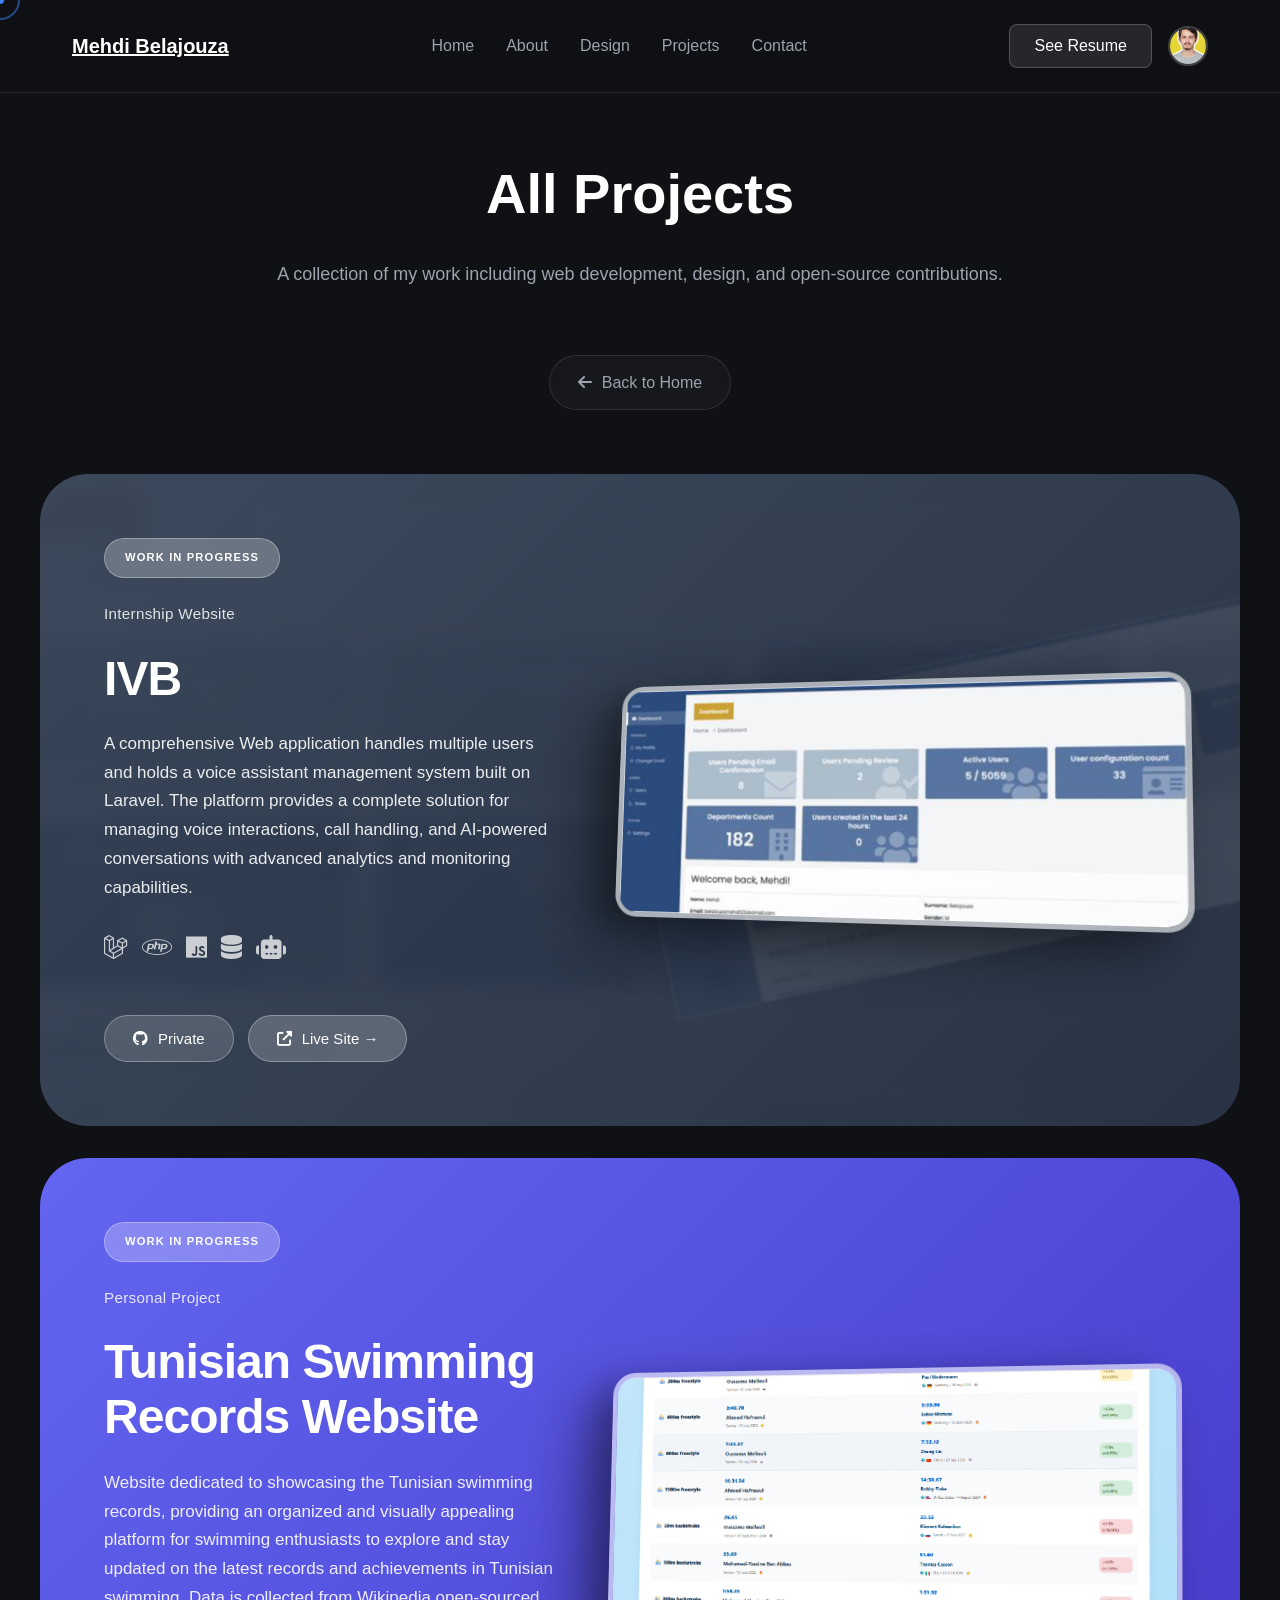
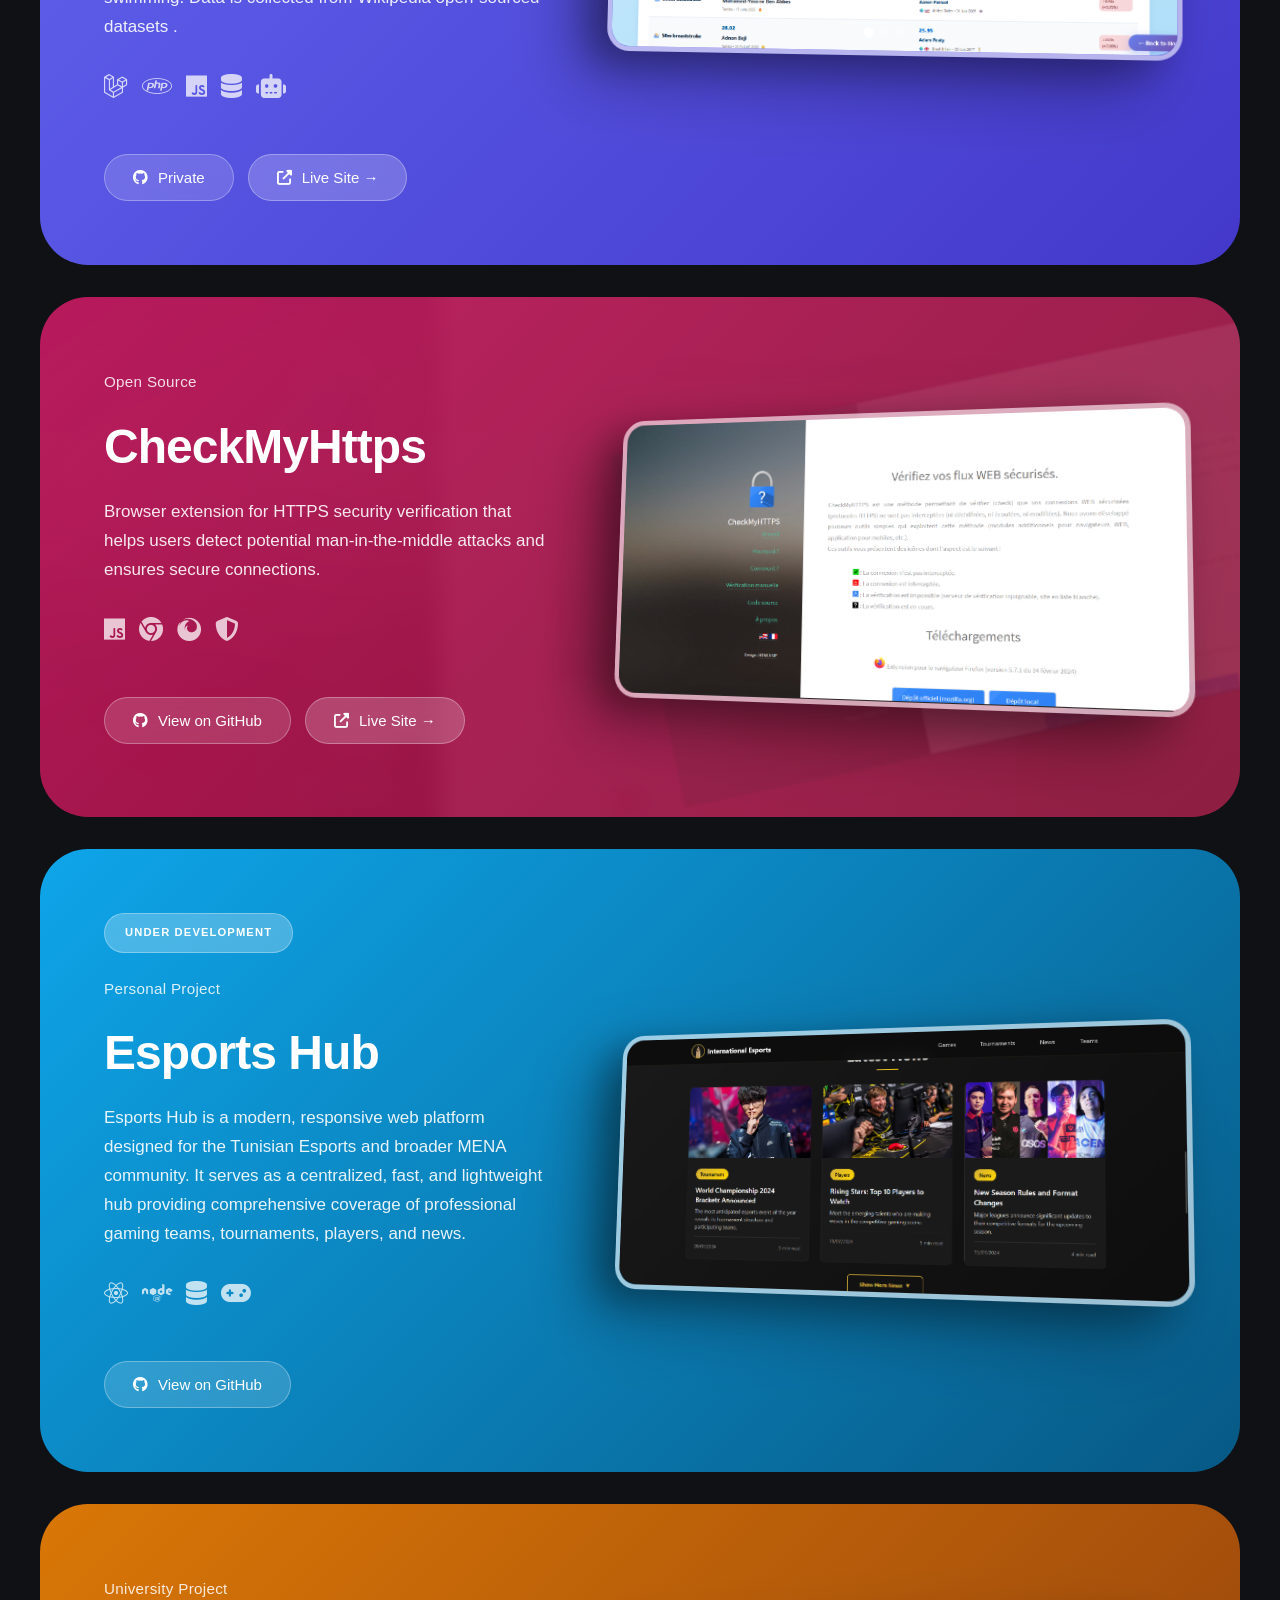
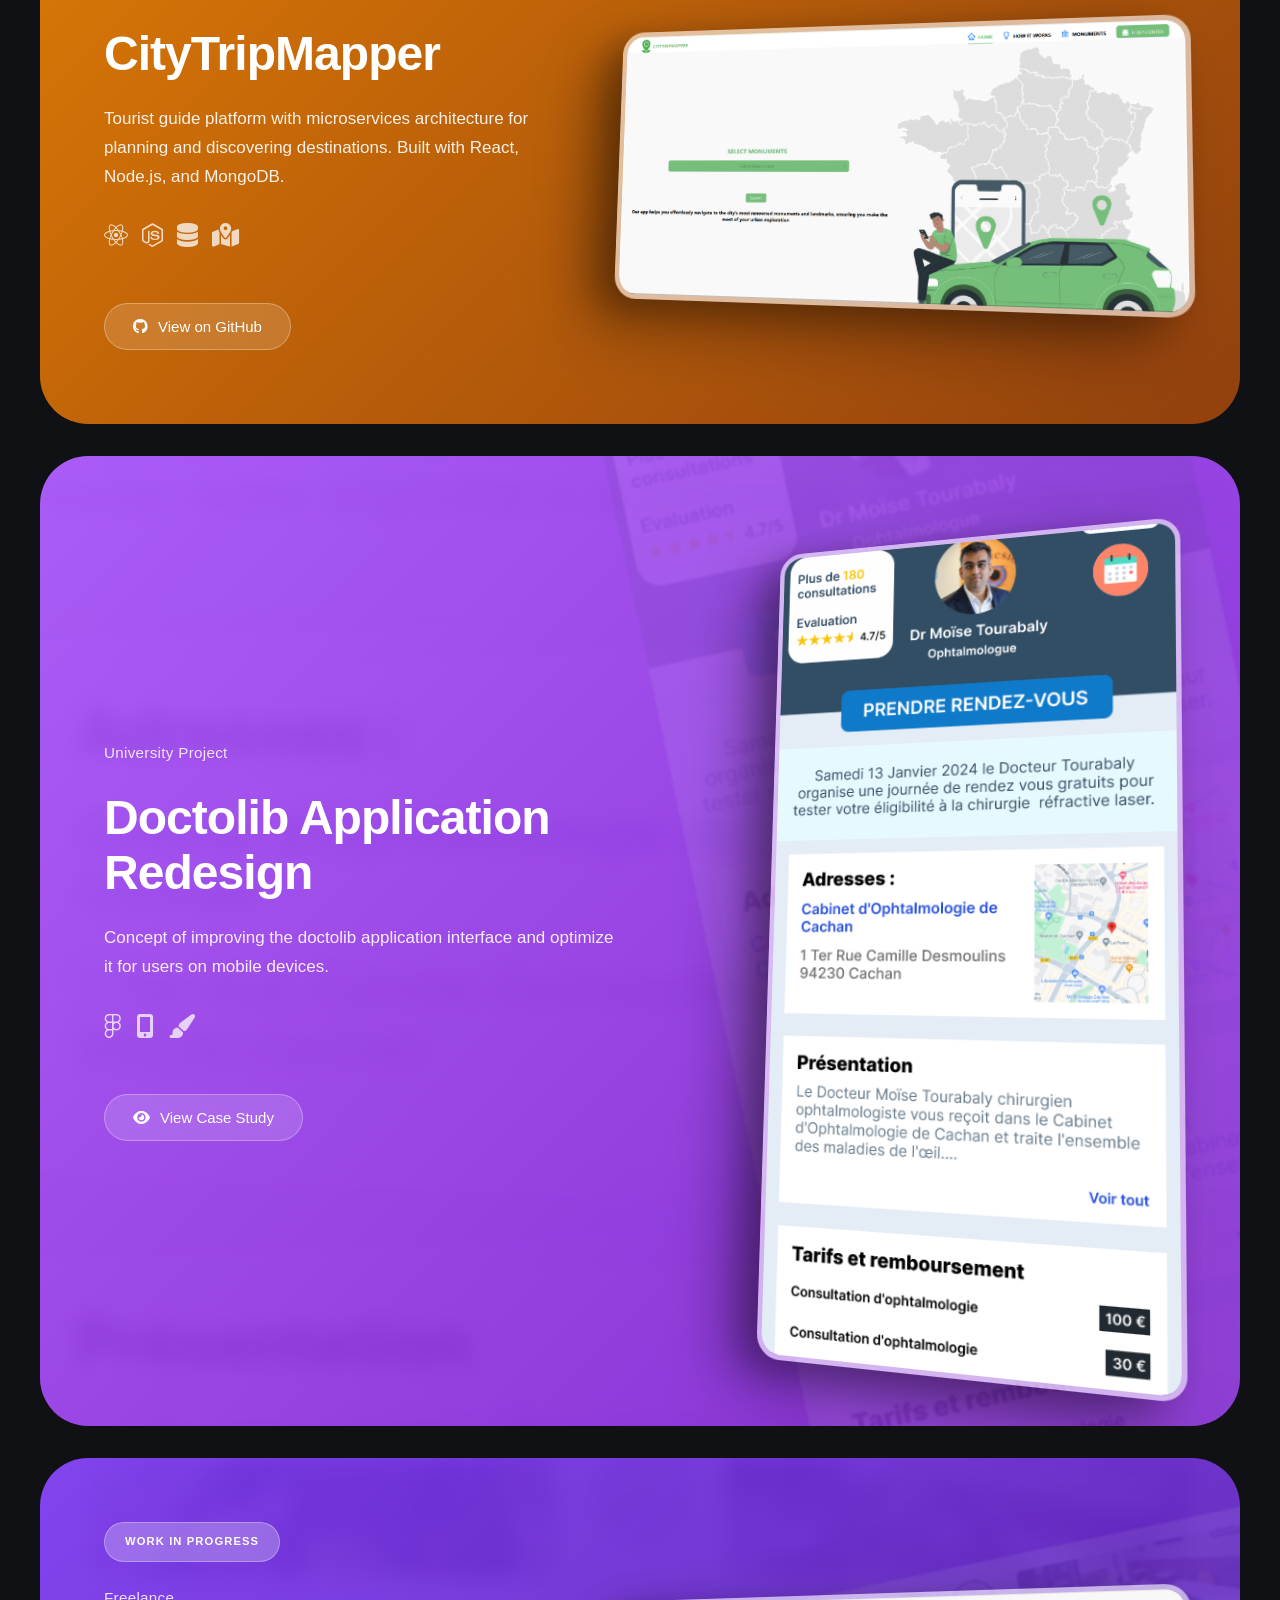
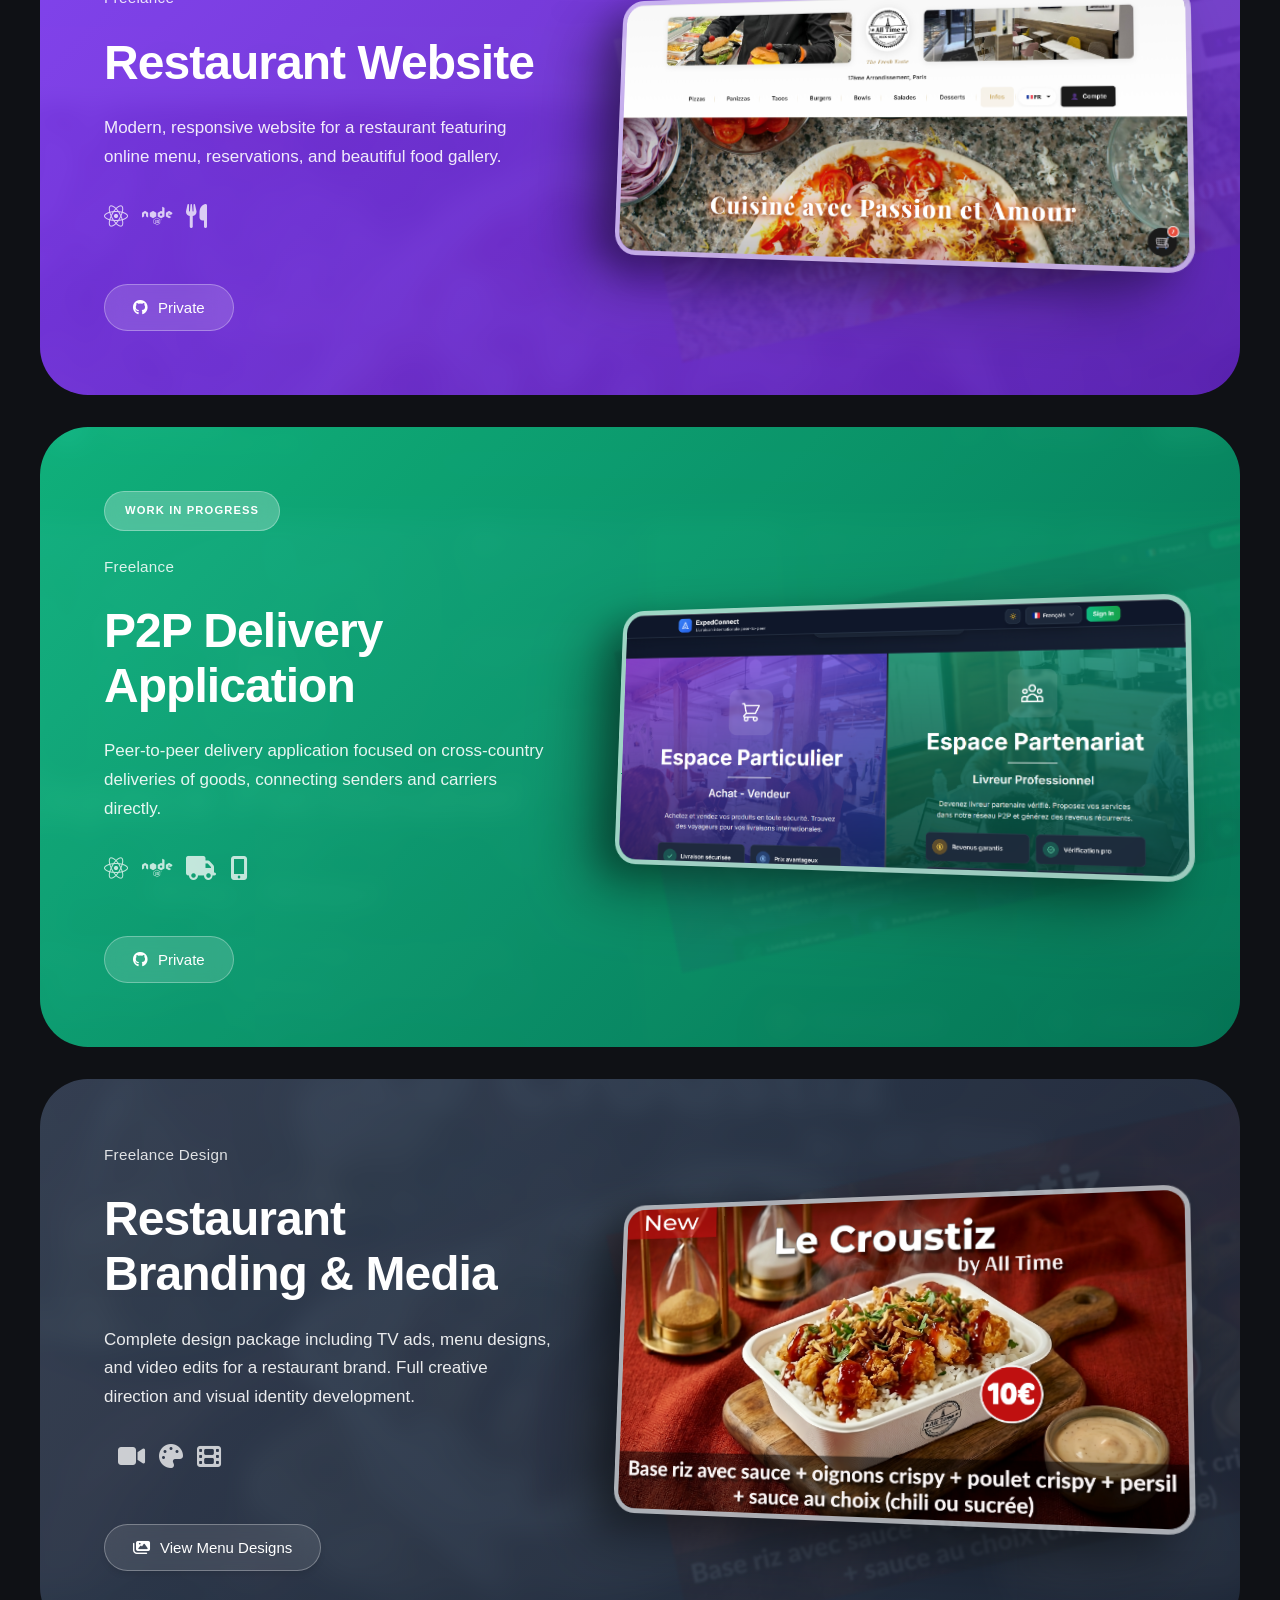
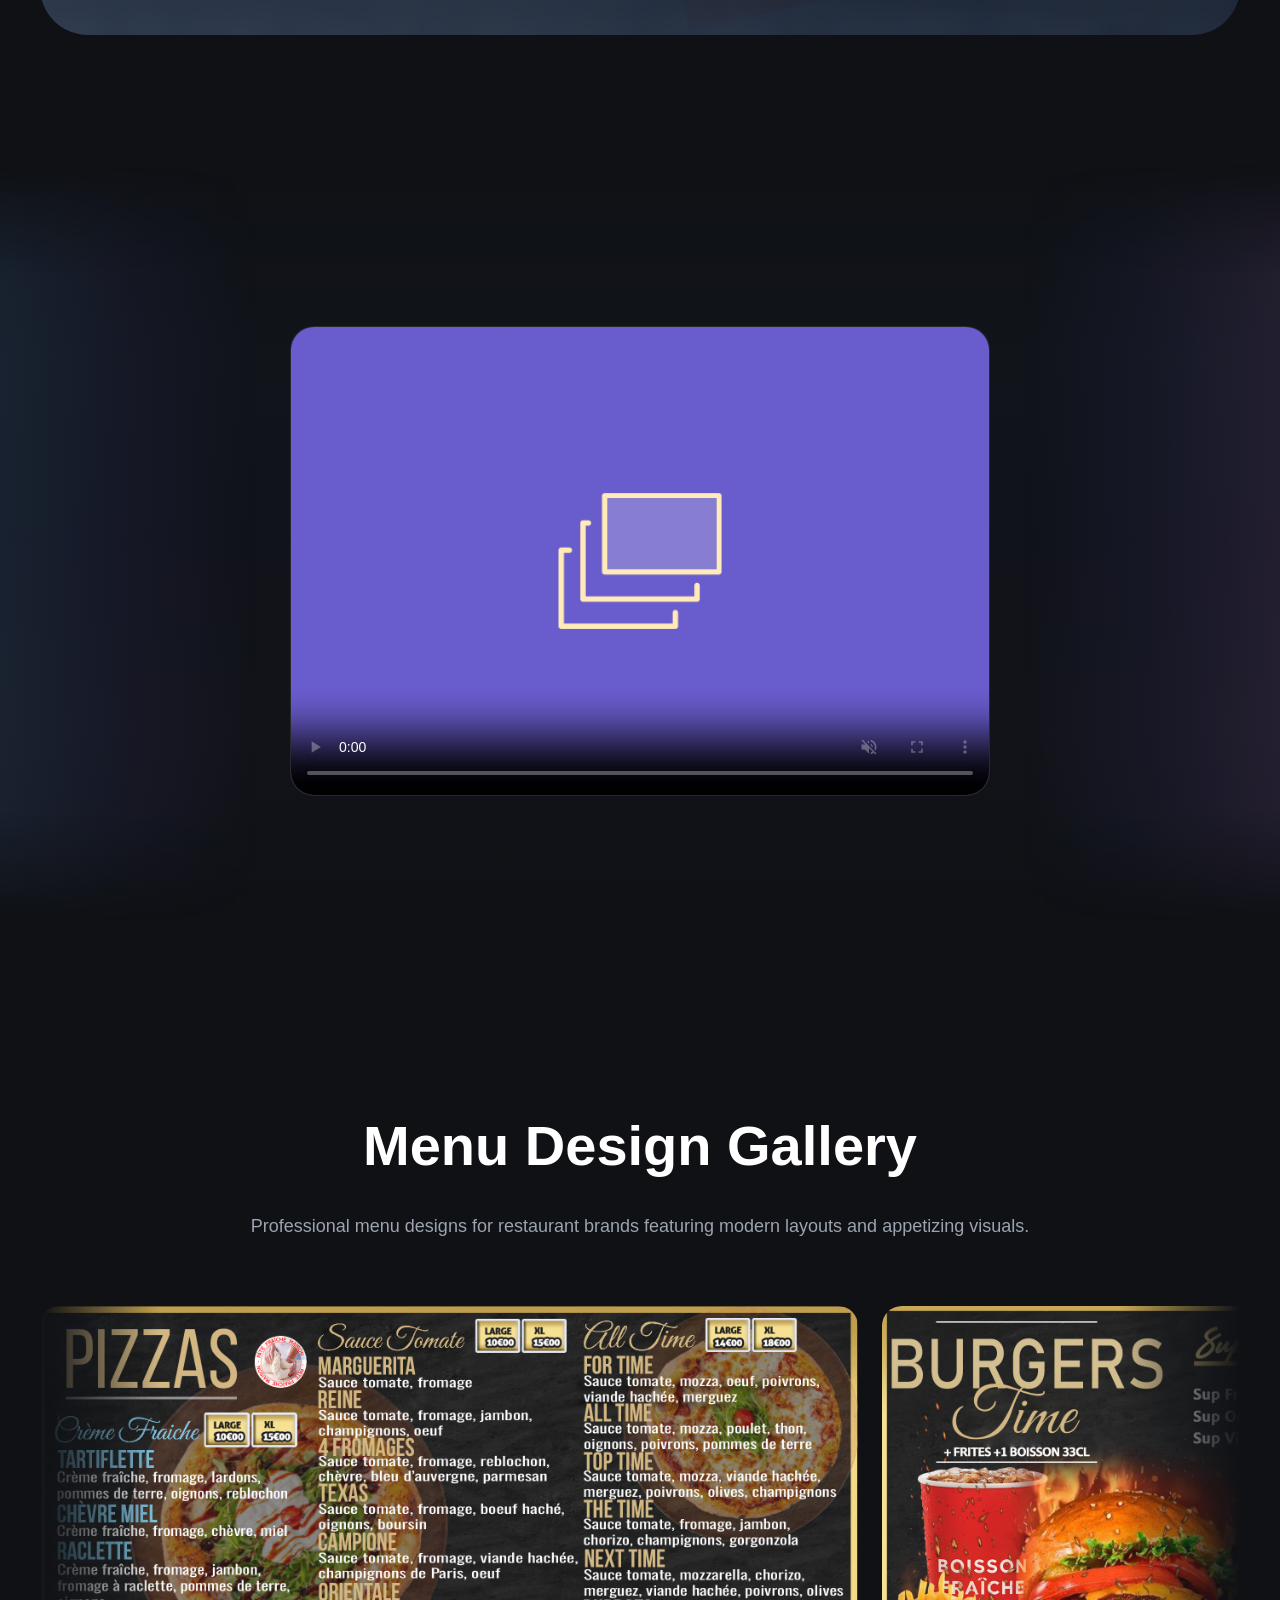
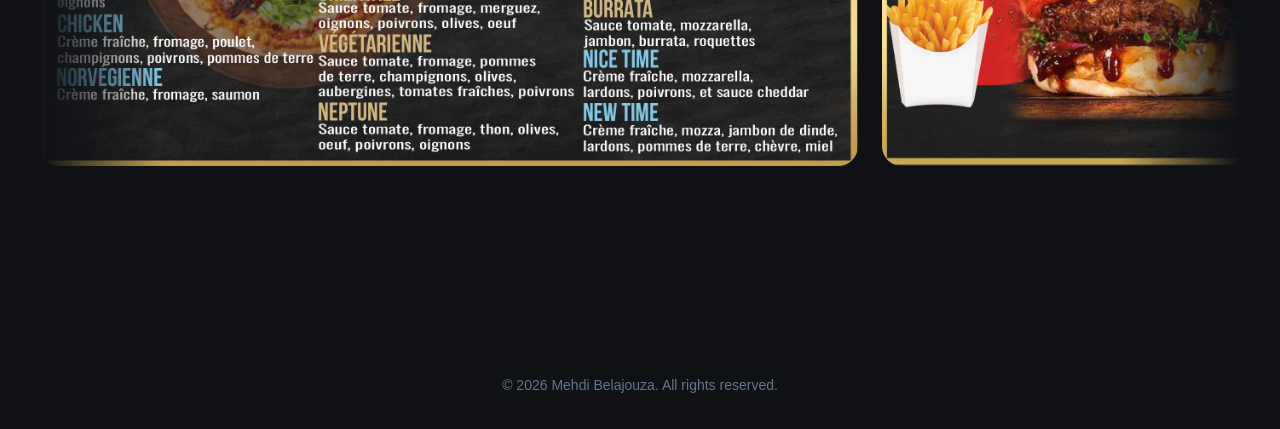
==== commit e372cacc: "improving ui" ====
--- a/projects.html
+++ b/projects.html
@@ -72,7 +72,7 @@
                         </div>
                         <div class="project-buttons">
                             <button class="btn-project btn-private">
-                                <i class="fab fa-github"></i> Private 🔒
+                                <i class="fab fa-github"></i> Private
                             </button>
                             <button class="btn-project btn-live">
                                 <i class="fas fa-external-link-alt"></i> Live Site →
@@ -81,6 +81,45 @@
                     </div>
                     <div class="project-preview">
                         <img src="images/iVB.png" alt="IVB Preview">
+                    </div>
+                </a>
+                <!-- Project 5: Tunisian Swimming Records Website -->
+                <a href="" target="_blank" class="project-card-large reveal-child" style="--bg-image: url('images/tunisian_swimming_records.png');">
+                    <div class="project-content-left">
+                        <span class="project-badge-large">WORK IN PROGRESS</span>
+                        <span class="project-category-large">Personal Project</span>
+                        <h3 class="project-title-large">Tunisian Swimming Records Website</h3>
+                        <p class="project-description-large">
+                            Website dedicated to showcasing the Tunisian swimming records, providing an organized and visually appealing platform for swimming enthusiasts to explore and stay updated on the latest records and achievements in Tunisian swimming.
+                            Data is collected from Wikipedia open-sourced datasets .
+                        </p>
+                        <div class="project-tech-stack">
+                            <i class="fab fa-laravel"></i>
+                            <i class="fab fa-php"></i>
+                            <i class="fab fa-js"></i>
+                            <i class="fas fa-database"></i>
+                            <i class="fas fa-robot"></i>
+                        </div>
+                        <div class="project-buttons">
+                            <button class="btn-project btn-private">
+                                <i class="fab fa-github"></i> Private
+                            </button>
+                            <button class="btn-project btn-live">
+                                <i class="fas fa-external-link-alt"></i> Live Site →
+                            </button>
+                        </div>
+                    </div>
+                    <div class="project-preview" data-carousel="true">
+                        <div class="carousel-track">
+                            <img src="images/Swimming.png" alt="Tunisian Swimming Records Website Preview">
+                            <img src="images/Swimming1.png" alt="Tunisian Swimming Records Website Preview">
+                            <img src="images/Swimming2.png" alt="Tunisian Swimming Records Website Preview">
+                        </div>
+                        <div class="carousel-dots">
+                            <span class="dot active"></span>
+                            <span class="dot"></span>
+                            <span class="dot"></span>
+                        </div>
                     </div>
                 </a>
                 
@@ -203,7 +242,7 @@
                         </div>
                         <div class="project-buttons">
                             <button class="btn-project btn-private">
-                                <i class="fab fa-github"></i> Private 🔒
+                                <i class="fab fa-github"></i> Private
                             </button>
                         </div>
                     </div>
@@ -229,7 +268,7 @@
                         </div>
                         <div class="project-buttons">
                             <button class="btn-project btn-private">
-                                <i class="fab fa-github"></i> Private 🔒
+                                <i class="fab fa-github"></i> Private
                             </button>
                         </div>
                     </div>
@@ -267,57 +306,96 @@
     </section>
 
     <!-- AI Video Showcase -->
-    <section class="design-section" style="padding-top: 0;">
-        <div class="design-container">
+    <section class="design-section video-section" style="padding-top: 0;">
+        <div class="design-container" style="text-align: center;">
             <h2 class="section-title">AI Commercial</h2>
             <p class="about-text">A product display animation generated with Google Veo — prompt-crafted and scene-directed.</p>
-            <div class="video-showcase">
-                <video controls muted loop playsinline poster="images/placeholder-image.png">
-                    <source src="videos/Veo advertisement video.mp4" type="video/mp4">
-                </video>
+            <div class="video-wrapper">
+                <div class="video-showcase">
+                    <video controls muted loop playsinline poster="images/placeholder-image.png" onloadedmetadata="this.currentTime=0.1">
+                        <source src="videos/Veo advertisement video.mp4" type="video/mp4">
+                    </video>
+                </div>
             </div>
         </div>
     </section>
 
     <!-- Menu Designs Gallery Section -->
     <section id="menu-designs" class="design-section" style="margin-top: 60px;">
-        <div class="design-container">
+        <div class="design-container" style="text-align: center;">
             <h2 class="section-title">Menu Design Gallery</h2>
             <p class="about-text">
                 Professional menu designs for restaurant brands featuring modern layouts and appetizing visuals.
             </p>
             
             <div class="menu-gallery">
-                <div class="menu-item" data-title="Pizza Menu Design">
-                    <img src="images/Pizza.png" alt="Pizza Menu Design">
-                    <div class="menu-overlay">
-                        <span class="view-icon">👁️</span>
-                        <span class="menu-title">Pizza Menu</span>
-                    </div>
-                </div>
-                
-                <div class="menu-item" data-title="Burger Menu Design">
-                    <img src="./images/Burger.png" alt="Burger Menu Design">
-                    <div class="menu-overlay">
-                        <span class="view-icon">👁️</span>
-                        <span class="menu-title">Burger Menu</span>
-                    </div>
-                </div>
-                
-                <div class="menu-item" data-title="Bowl Menu Design">
-                    <img src="./images/Bowl.png" alt="Bowl Menu Design">
-                    <div class="menu-overlay">
-                        <span class="view-icon">👁️</span>
-                        <span class="menu-title">Bowl Menu</span>
-                    </div>
-                </div>
-                
-                <div class="menu-item" data-title="Sandwiches Menu Design">
-                    <img src="./images/Sandwiches.png" alt="Sandwiches Menu Design">
-                    <div class="menu-overlay">
-                        <span class="view-icon">👁️</span>
-                        <span class="menu-title">Sandwiches Menu</span>
-                    </div>
+                <div class="menu-track">
+                    <!-- Original items -->
+                    <div class="menu-item" data-title="Pizza Menu Design">
+                        <img src="images/Pizza.png" alt="Pizza Menu Design">
+                        <div class="menu-overlay">
+                            <i class="fas fa-expand-alt"></i>
+                            <span class="menu-title">Pizza Menu</span>
+                        </div>
+                    </div>
+                    <div class="menu-item" data-title="Burger Menu Design">
+                        <img src="./images/Burger.png" alt="Burger Menu Design">
+                        <div class="menu-overlay">
+                            <i class="fas fa-expand-alt"></i>
+                            <span class="menu-title">Burger Menu</span>
+                        </div>
+                    </div>
+                    <div class="menu-item" data-title="Bowl Menu Design">
+                        <img src="./images/Bowl.png" alt="Bowl Menu Design">
+                        <div class="menu-overlay">
+                            <i class="fas fa-expand-alt"></i>
+                            <span class="menu-title">Bowl Menu</span>
+                        </div>
+                    </div>
+                    <div class="menu-item" data-title="Sandwiches Menu Design">
+                        <img src="./images/Sandwiches.png" alt="Sandwiches Menu Design">
+                        <div class="menu-overlay">
+                            <i class="fas fa-expand-alt"></i>
+                            <span class="menu-title">Sandwiches Menu</span>
+                        </div>
+                    </div>
+                    <div class="menu-item" data-title="Pizza Menu Design">
+                        <img src="./images/pizza.png" alt="Pizza Menu Design">
+                        <div class="menu-overlay">
+                            <i class="fas fa-expand-alt"></i>
+                            <span class="menu-title">Pizza Menu</span>
+                        </div>
+                    </div>
+                    <!-- Duplicated set for seamless loop -->
+                    <div class="menu-item" aria-hidden="true" data-title="Pizza Menu Design">
+                        <img src="images/Pizza.png" alt="">
+                        <div class="menu-overlay">
+                            <i class="fas fa-expand-alt"></i>
+                            <span class="menu-title">Pizza Menu</span>
+                        </div>
+                    </div>
+                    <div class="menu-item" aria-hidden="true" data-title="Burger Menu Design">
+                        <img src="./images/Burger.png" alt="">
+                        <div class="menu-overlay">
+                            <i class="fas fa-expand-alt"></i>
+                            <span class="menu-title">Burger Menu</span>
+                        </div>
+                    </div>
+                    <div class="menu-item" aria-hidden="true" data-title="Bowl Menu Design">
+                        <img src="./images/Bowl.png" alt="">
+                        <div class="menu-overlay">
+                            <i class="fas fa-expand-alt"></i>
+                            <span class="menu-title">Bowl Menu</span>
+                        </div>
+                    </div>
+                    <div class="menu-item" aria-hidden="true" data-title="Sandwiches Menu Design">
+                        <img src="./images/Sandwiches.png" alt="">
+                        <div class="menu-overlay">
+                            <i class="fas fa-expand-alt"></i>
+                            <span class="menu-title">Sandwiches Menu</span>
+                        </div>
+                    </div>
+
                 </div>
             </div>
         </div>
--- a/style.css
+++ b/style.css
@@ -530,13 +530,10 @@
     }
 
     .project-card .description {
-        position: static;
+        max-height: none;
+        opacity: 1;
         transform: none;
-        opacity: 1;
-        visibility: visible;
-        width: 100%;
-        padding: 0.5rem 0 0;
-        text-align: left;
+        margin-top: 0.75rem;
         font-size: 0.875rem;
     }
 }
@@ -544,49 +541,33 @@
 .project-card {
     border-radius: 1.5rem;
     overflow: hidden;
-    transition: all 0.3s;
+    transition: all 0.35s ease;
     text-decoration: none;
     color: inherit;
     display: flex;
     flex-direction: column;
-    justify-content: space-between;
+    justify-content: flex-end;
     min-height: 350px;
     padding: 2rem;
-    opacity: 0.85;
+    opacity: 0.88;
     position: relative;
 }
 
 .project-card:hover {
-    transform: translateY(-3px);
+    transform: translateY(-4px);
     opacity: 1;
-}
-
-.project-card .description {
-    position: absolute;
-    top: 50%;
-    left: 50%;
-    transform: translate(-50%, -50%);
-    /* background: rgba(0,0,0,0.85); */
-    color: white;
-    padding: 2rem;
-    border-radius: 1rem;
-    width: 80%;
-    text-align: center;
-    font-size: 1.1rem;
-    opacity: 0;
-    visibility: hidden;
-    transition: opacity 0.3s ease-in-out, visibility 0.3s ease-in-out;
-}
-
-.project-card:hover .description {
-    opacity: 1;
-    visibility: visible;
-}
-
+    box-shadow: 0 24px 48px rgba(0,0,0,0.35);
+}
 
 .project-card .category {
-    font-size: 1rem;
-    color: rgba(255, 255, 255, 0.8);
+    font-size: 0.78rem;
+    font-weight: 600;
+    letter-spacing: 0.1em;
+    text-transform: uppercase;
+    color: rgba(255, 255, 255, 0.75);
+    margin-bottom: 0.5rem;
+    position: relative;
+    z-index: 2;
 }
 
 .project-card .title {
@@ -594,6 +575,34 @@
     font-weight: 700;
     line-height: 1.2;
     color: #fff;
+    position: relative;
+    z-index: 2;
+    transition: transform 0.35s ease;
+}
+
+.project-card:hover .title {
+    transform: translateY(-0.5rem);
+}
+
+.project-card .description {
+    font-size: 0.95rem;
+    color: rgba(255, 255, 255, 0.92);
+    line-height: 1.6;
+    position: relative;
+    z-index: 2;
+    max-height: 0;
+    overflow: hidden;
+    opacity: 0;
+    transform: translateY(8px);
+    transition: max-height 0.35s ease, opacity 0.35s ease, transform 0.35s ease, margin-top 0.35s ease;
+    margin-top: 0;
+}
+
+.project-card:hover .description {
+    max-height: 120px;
+    opacity: 1;
+    transform: translateY(0);
+    margin-top: 0.75rem;
 }
 
 .project-card-more {
@@ -1124,7 +1133,7 @@
     display: flex;
     align-items: center;
     justify-content: space-between;
-    background: linear-gradient(135deg, #5eead4 0%, #0d9488 100%);
+    background: linear-gradient(135deg, #334155 0%, #1e293b 100%);
     border-radius: 3rem;
     padding: 4rem;
     text-decoration: none;
@@ -1168,36 +1177,36 @@
 }
 
 .project-card-large:nth-child(2) {
-    background: linear-gradient(135deg, #c084fc 0%, #7c3aed 100%);
+    background: linear-gradient(135deg, #6366f1 0%, #4338ca 100%);
 }
 
 .project-card-large:nth-child(3) {
-    background: linear-gradient(135deg, #fb7185 0%, #be123c 100%);
+    background: linear-gradient(135deg, #be185d 0%, #881337 100%);
 }
 
 .project-card-large:nth-child(4) {
-    background: linear-gradient(135deg, #38bdf8 0%, #0284c7 100%);
+    background: linear-gradient(135deg, #0ea5e9 0%, #075985 100%);
 }
 
 .project-card-large:nth-child(5) {
-    background: linear-gradient(135deg, #fbbf24 0%, #d97706 100%);
+    background: linear-gradient(135deg, #d97706 0%, #92400e 100%);
 }
 
 .project-card-large:nth-child(6) {
-    background: linear-gradient(135deg, #f472b6 0%, #db2777 100%);
+    background: linear-gradient(135deg, #a855f7 0%, #7e22ce 100%);
 }
 
 .project-card-large:nth-child(7) {
-    background: linear-gradient(135deg, #a78bfa 0%, #6366f1 100%);
+    background: linear-gradient(135deg, #7c3aed 0%, #5b21b6 100%);
 }
 
 .project-card-large:nth-child(8) {
-    background: linear-gradient(135deg, #34d399 0%, #059669 100%);
+    background: linear-gradient(135deg, #10b981 0%, #047857 100%);
 }
 
 .project-card-large:hover {
-    transform: translateY(-6px) scale(1.005);
-    box-shadow: 0 20px 40px rgba(0, 0, 0, 0.2);
+    transform: translateY(-3px);
+    box-shadow: 0 16px 32px rgba(0, 0, 0, 0.2);
 }
 
 .project-content-left {
@@ -1358,6 +1367,75 @@
         inset 0 2px 0 rgba(255, 255, 255, 0.8);
 }
 
+/* ─── Multi-image Carousel inside project preview ─── */
+.project-preview[data-carousel="true"] {
+    width: 580px;
+    overflow: hidden;
+    border-radius: 1.5rem;
+    border: 5px solid rgba(255, 255, 255, 0.6);
+    box-shadow:
+        -35px 25px 70px rgba(0, 0, 0, 0.35),
+        -18px 12px 35px rgba(0, 0, 0, 0.25),
+        inset 0 2px 0 rgba(255, 255, 255, 0.7);
+    transform: perspective(1400px) rotateY(-10deg) rotateX(4deg);
+    transition: transform 0.4s cubic-bezier(0.4, 0, 0.2, 1),
+                box-shadow 0.4s cubic-bezier(0.4, 0, 0.2, 1);
+    position: relative;
+    display: block;
+}
+
+.project-card-large:hover .project-preview[data-carousel="true"] {
+    transform: perspective(1400px) rotateY(-7deg) rotateX(3deg) scale(1.02);
+    box-shadow:
+        -40px 30px 80px rgba(0, 0, 0, 0.4),
+        -22px 15px 45px rgba(0, 0, 0, 0.3),
+        inset 0 2px 0 rgba(255, 255, 255, 0.8);
+}
+
+.carousel-track {
+    display: flex;
+    transition: transform 0.7s cubic-bezier(0.25, 0.46, 0.45, 0.94);
+    will-change: transform;
+}
+
+.carousel-track img {
+    min-width: 100%;
+    width: 100% !important;
+    height: auto !important;
+    flex-shrink: 0;
+    transform: none !important;
+    transition: none !important;
+    border: none !important;
+    border-radius: 0 !important;
+    box-shadow: none !important;
+    object-fit: cover;
+}
+
+.carousel-dots {
+    position: absolute;
+    bottom: 0.875rem;
+    left: 50%;
+    transform: translateX(-50%);
+    display: flex;
+    gap: 0.5rem;
+    z-index: 5;
+}
+
+.carousel-dots .dot {
+    width: 8px;
+    height: 8px;
+    border-radius: 50%;
+    background: rgba(255, 255, 255, 0.3);
+    border: 1.5px solid rgba(255, 255, 255, 0.55);
+    cursor: pointer;
+    transition: background 0.3s, transform 0.3s;
+}
+
+.carousel-dots .dot.active {
+    background: #fff;
+    transform: scale(1.3);
+}
+
 @media (max-width: 968px) {
     .project-card-large {
         flex-direction: column;
@@ -1409,6 +1487,17 @@
     .project-card-large:hover .project-preview img {
         transform: perspective(1000px) rotateY(0deg) rotateX(0deg) scale(1.02);
     }
+
+    .project-preview[data-carousel="true"] {
+        width: 100% !important;
+        max-width: 400px;
+        transform: perspective(1000px) rotateY(0deg) rotateX(0deg);
+        border: 3px solid rgba(255, 255, 255, 0.4);
+    }
+
+    .project-card-large:hover .project-preview[data-carousel="true"] {
+        transform: perspective(1000px) rotateY(0deg) rotateX(0deg) scale(1.02);
+    }
     
     .btn-project {
         padding: 0.75rem 1.25rem;
@@ -1422,14 +1511,83 @@
 }
 
 /* AI Video Showcase */
+.video-section {
+    position: relative;
+    overflow: hidden;
+    background: linear-gradient(
+        180deg,
+        transparent 0%,
+        rgba(96, 165, 250, 0.02) 25%,
+        rgba(99, 102, 241, 0.02) 50%,
+        rgba(192, 132, 252, 0.02) 75%,
+        transparent 100%
+    );
+}
+
+/* Decorative side glow bars with soft vertical fade */
+.video-section::before,
+.video-section::after {
+    content: '';
+    position: absolute;
+    top: 0;
+    bottom: 0;
+    width: 260px;
+    pointer-events: none;
+    z-index: 0;
+    mask-image: linear-gradient(
+        180deg,
+        transparent 0%,
+        black 15%,
+        black 85%,
+        transparent 100%
+    );
+    -webkit-mask-image: linear-gradient(
+        180deg,
+        transparent 0%,
+        black 15%,
+        black 85%,
+        transparent 100%
+    );
+}
+
+.video-section::before {
+    left: 0;
+    background: linear-gradient(
+        90deg,
+        rgba(96, 165, 250, 0.10) 0%,
+        rgba(99, 102, 241, 0.05) 55%,
+        transparent 100%
+    );
+}
+
+.video-section::after {
+    right: 0;
+    background: linear-gradient(
+        -90deg,
+        rgba(192, 132, 252, 0.10) 0%,
+        rgba(99, 102, 241, 0.05) 55%,
+        transparent 100%
+    );
+}
+
+.video-wrapper {
+    display: flex;
+    justify-content: center;
+    margin-top: 2rem;
+    position: relative;
+    z-index: 1;
+}
+
 .video-showcase {
-    margin-top: 2rem;
     border-radius: 1.5rem;
     overflow: hidden;
     border: 1px solid rgba(255, 255, 255, 0.1);
     background: rgba(15, 17, 21, 0.5);
     backdrop-filter: blur(16px);
-    max-width: 900px;
+    max-width: 700px;
+    width: 100%;
+    animation: floatGently 6s ease-in-out infinite;
+    animation-delay: 0.4s;
 }
 
 .video-showcase video {
@@ -1438,94 +1596,112 @@
     display: block;
 }
 
-/* Menu Design Gallery - Modern Bento Grid */
+/* ─── Menu Design Gallery — Infinite Marquee ─── */
+@keyframes floatGently {
+    0%, 100% { transform: translateY(0); }
+    50%       { transform: translateY(-9px); }
+}
+
+@keyframes scrollMarquee {
+    0%   { transform: translateX(0); }
+    100% { transform: translateX(-50%); }
+}
+
 .menu-gallery {
-    display: grid;
-    grid-template-columns: repeat(auto-fit, minmax(320px, 1fr));
-    gap: 2rem;
-    margin-top: 3rem;
-    margin-bottom: 4rem;
-    padding: 2rem;
-    max-width: 1400px;
-    margin-left: auto;
-    margin-right: auto;
+    overflow: hidden;
+    width: 100%;
+    padding: 2rem 0 3rem;
+    margin-top: 2rem;
+    position: relative;
+}
+
+/* Edge fade for seamless visual loop */
+.menu-gallery::before,
+.menu-gallery::after {
+    content: '';
+    position: absolute;
+    top: 0;
+    bottom: 0;
+    width: 120px;
+    z-index: 2;
+    pointer-events: none;
+}
+
+.menu-gallery::before {
+    left: 0;
+    background: linear-gradient(90deg, #0f1115 0%, transparent 100%);
+}
+
+.menu-gallery::after {
+    right: 0;
+    background: linear-gradient(-90deg, #0f1115 0%, transparent 100%);
+}
+
+.menu-track {
+    display: flex;
+    gap: 1.5rem;
+    width: max-content;
+    animation: scrollMarquee 34s linear infinite;
+}
+
+.menu-gallery:hover .menu-track {
+    animation-play-state: paused;
 }
 
 .menu-item {
     position: relative;
-    border-radius: 1.5rem;
+    flex: 0 0 auto;
+    height: 460px;
+    width: auto;
+    border-radius: 1.25rem;
     overflow: hidden;
-    background: rgba(15, 17, 21, 0.5);
-    border: 1px solid rgba(255, 255, 255, 0.1);
-    backdrop-filter: blur(16px);
     cursor: pointer;
-    transition: all 0.3s;
-    aspect-ratio: 3/4;
+    transition: transform 0.35s cubic-bezier(0.4, 0, 0.2, 1),
+                box-shadow 0.35s cubic-bezier(0.4, 0, 0.2, 1);
+    background: rgba(15, 17, 21, 0.4);
 }
 
 .menu-item:hover {
-    transform: translateY(-4px);
-    background: rgba(30, 33, 39, 0.7);
+    transform: translateY(-8px);
+    box-shadow: 0 28px 60px rgba(0,0,0,0.5);
 }
 
 .menu-item img {
-    width: 100%;
     height: 100%;
-    object-fit: cover;
+    width: auto;
+    object-fit: contain;
     display: block;
-    transition: all 0.4s cubic-bezier(0.4, 0, 0.2, 1);
-}
-
-.menu-item:hover img {
-    transform: scale(1.05);
-}
+    transition: transform 0.4s ease;
+}
+
+.menu-item:hover img { transform: scale(1.02); }
 
 .menu-overlay {
     position: absolute;
     bottom: 0;
     left: 0;
     right: 0;
-    background: linear-gradient(
-        to top,
-        rgba(0, 0, 0, 0.85) 0%,
-        rgba(0, 0, 0, 0.5) 50%,
-        transparent 100%
-    );
-    padding: 2rem 1.5rem 1.5rem;
+    background: linear-gradient(to top, rgba(0,0,0,0.75) 0%, transparent 100%);
+    padding: 1.25rem 1rem 1rem;
     opacity: 0;
-    transition: opacity 0.4s cubic-bezier(0.4, 0, 0.2, 1);
-    display: flex;
-    flex-direction: column;
+    transition: opacity 0.3s ease;
+    display: flex;
     align-items: center;
     gap: 0.5rem;
 }
 
-.menu-item:hover .menu-overlay {
-    opacity: 1;
-}
-
-.menu-overlay .view-icon {
-    font-size: 2rem;
-    animation: pulse 2s ease-in-out infinite;
-}
-
-@keyframes pulse {
-    0%, 100% {
-        transform: scale(1);
-        opacity: 0.9;
-    }
-    50% {
-        transform: scale(1.1);
-        opacity: 1;
-    }
+.menu-item:hover .menu-overlay { opacity: 1; }
+
+.menu-overlay i {
+    font-size: 0.9rem;
+    color: rgba(255,255,255,0.75);
 }
 
 .menu-overlay .menu-title {
-    color: #ffffff;
-    font-size: 1.1rem;
+    color: #fff;
+    font-size: 0.9rem;
     font-weight: 600;
-    text-align: center;
-    text-shadow: 0 2px 8px rgba(0, 0, 0, 0.5);
+    letter-spacing: 0.02em;
 }
 
 /* Lightbox Styles */
@@ -1868,6 +2044,24 @@
     transform: scale(1);
 }
 
+.project-card::after {
+    content: '';
+    position: absolute;
+    inset: 0;
+    background-image: var(--bg-image);
+    background-size: cover;
+    background-position: center;
+    opacity: 0.08;
+    filter: blur(3px);
+    transition: opacity 0.35s ease;
+    z-index: 0;
+    pointer-events: none;
+}
+
+.project-card:hover::after {
+    opacity: 0.14;
+}
+
 /* Large Project Card Background Effect */
 .project-card-large {
     position: relative;
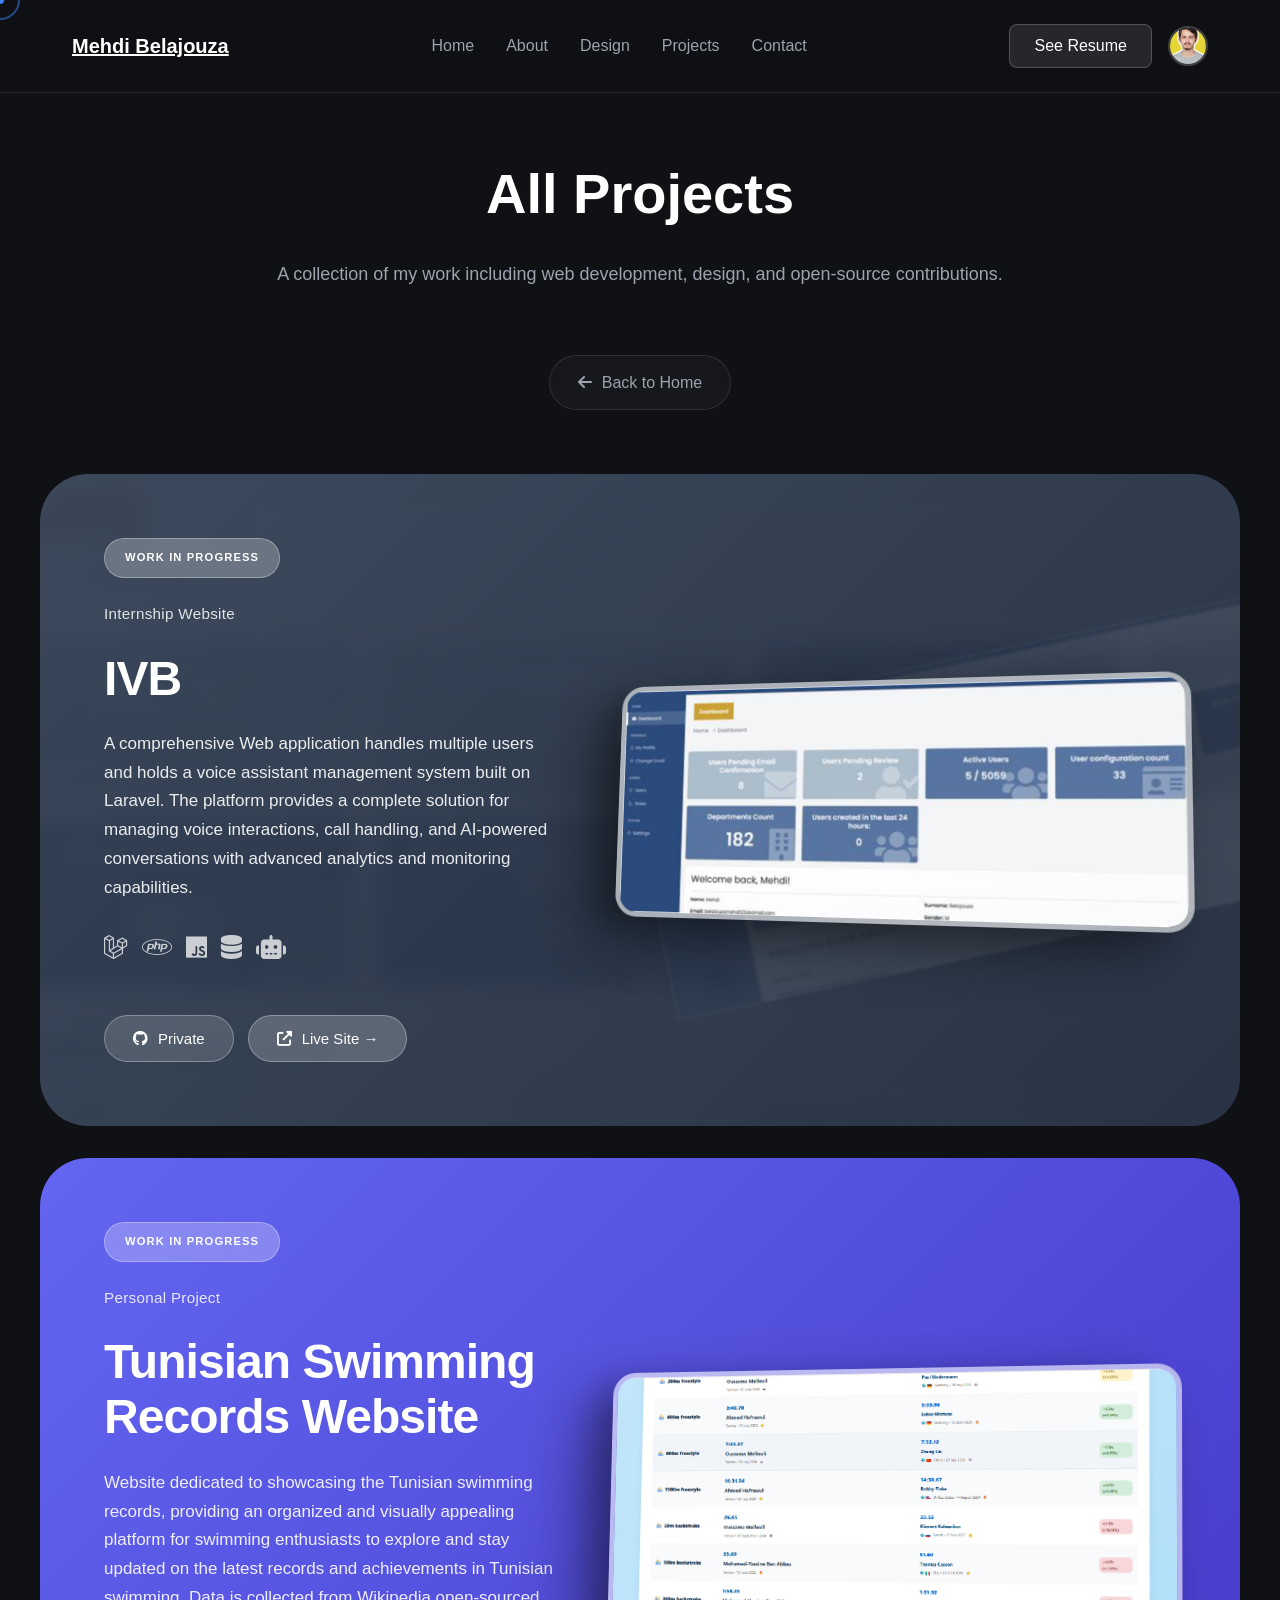
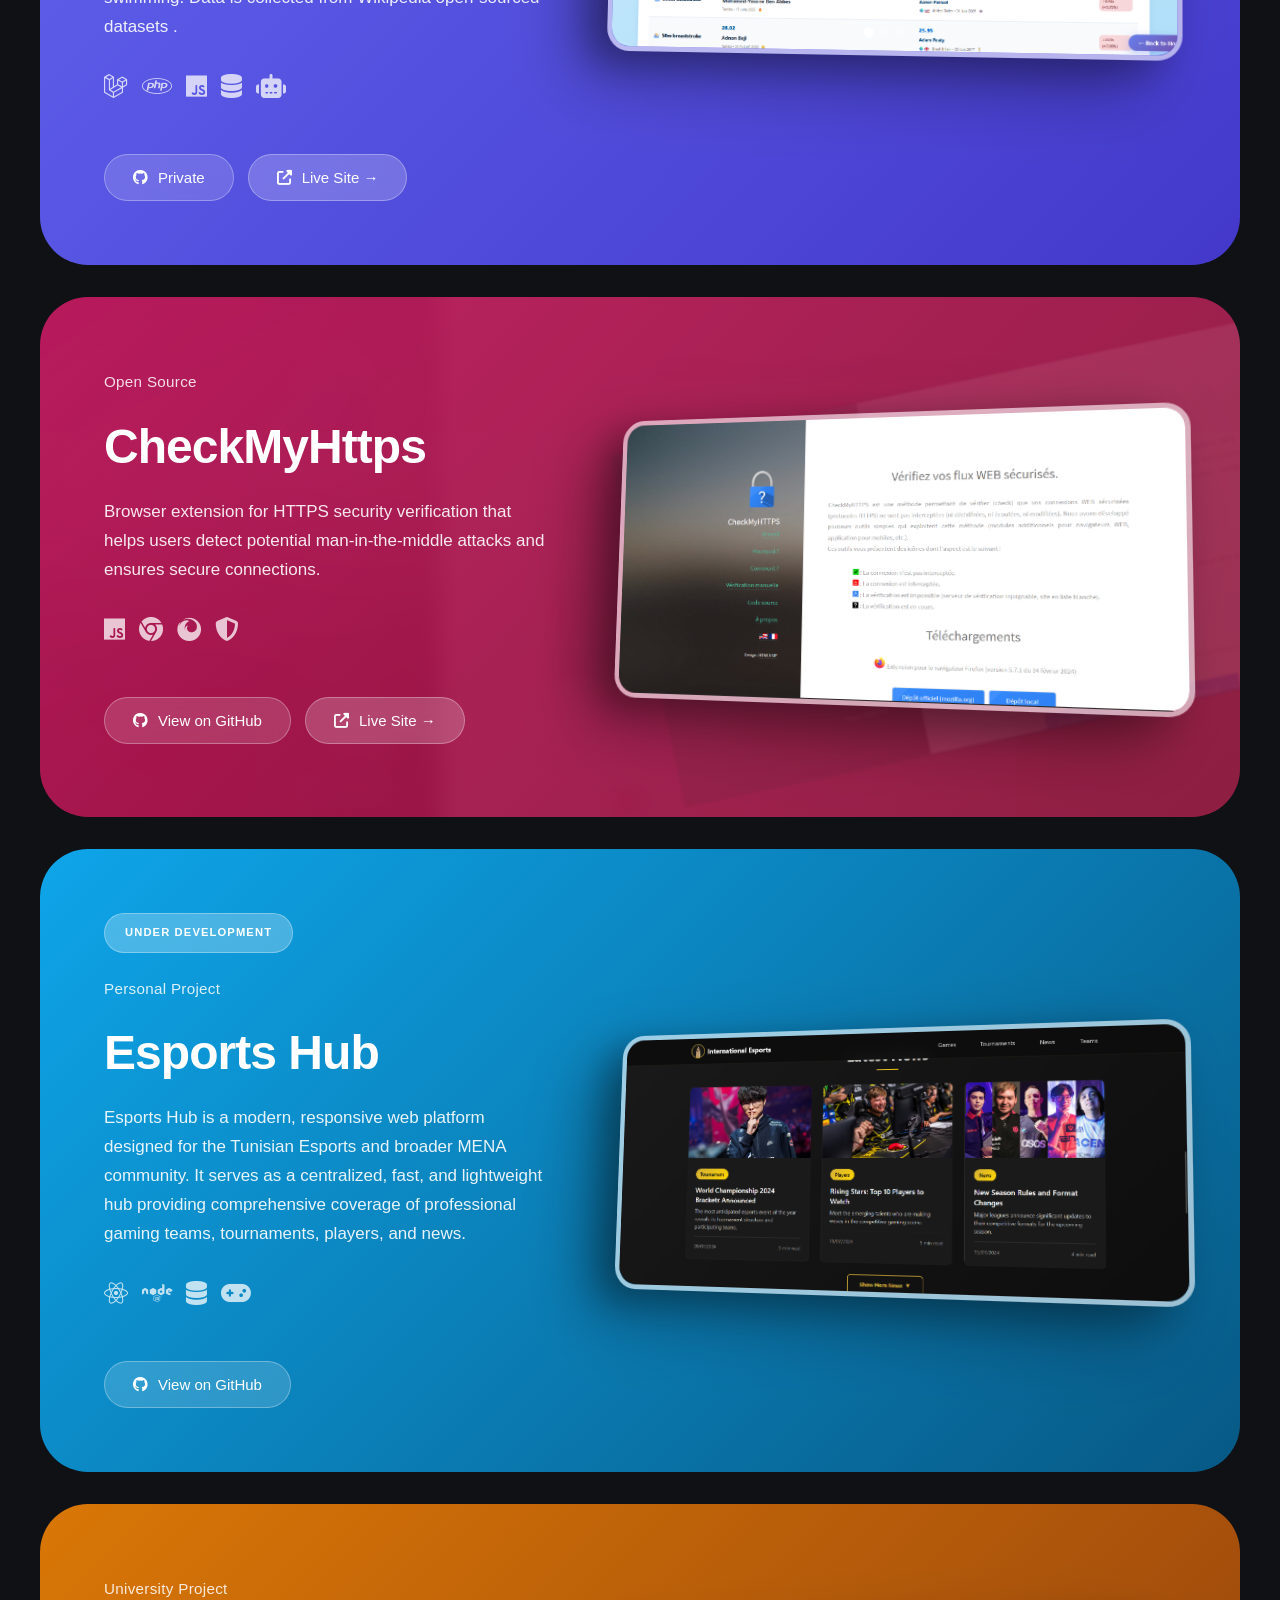
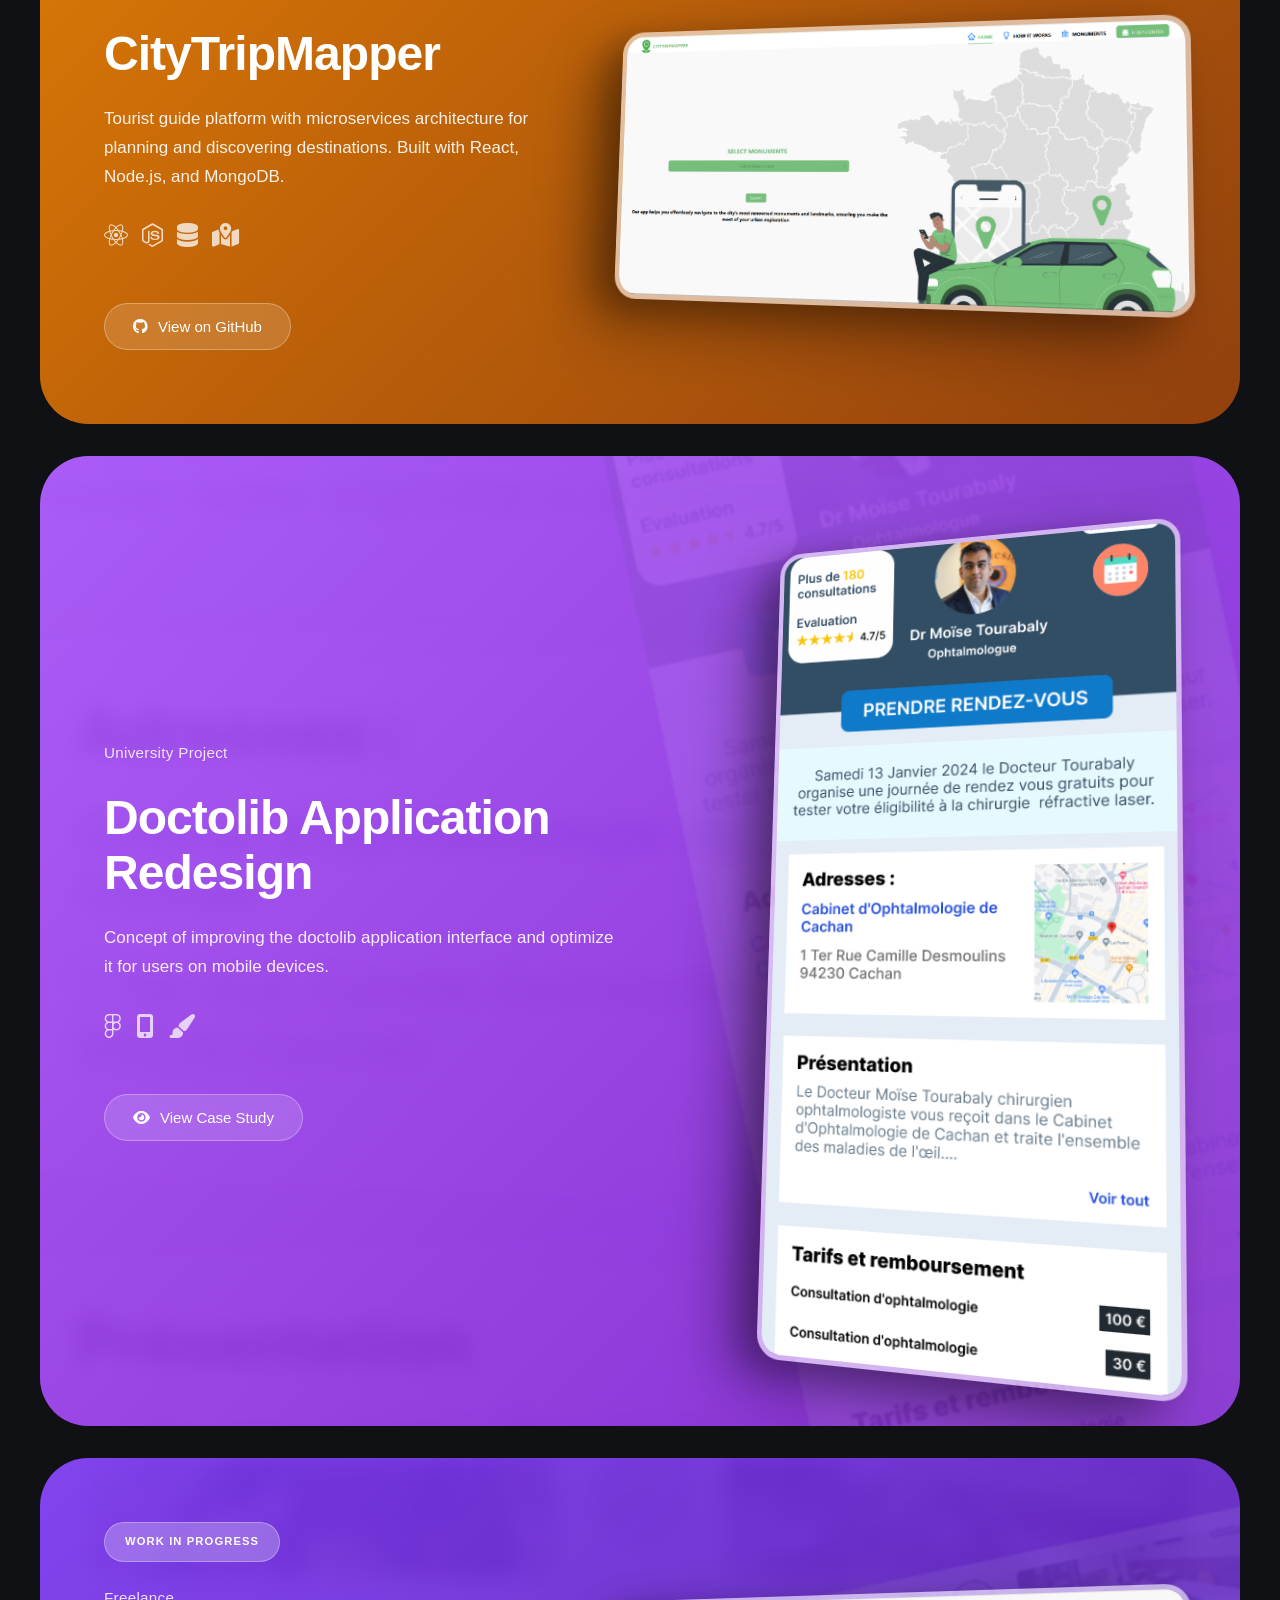
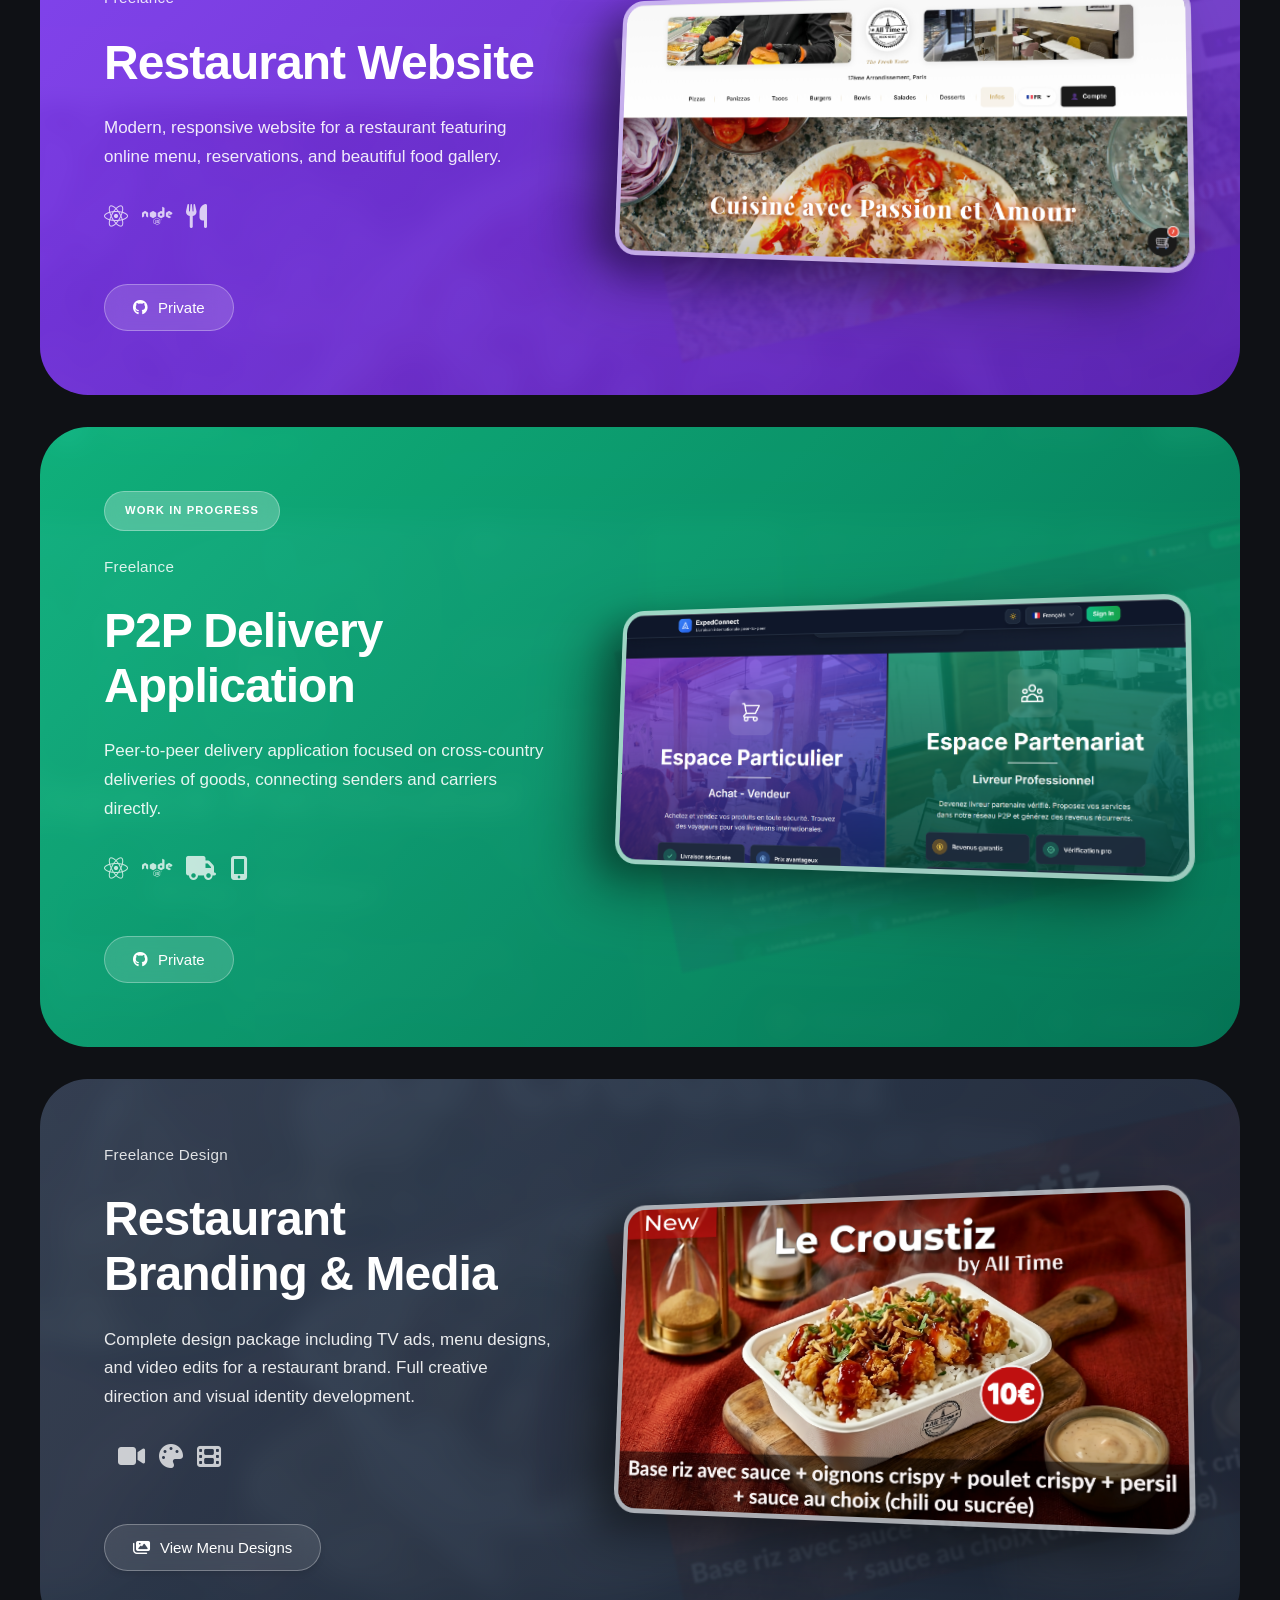
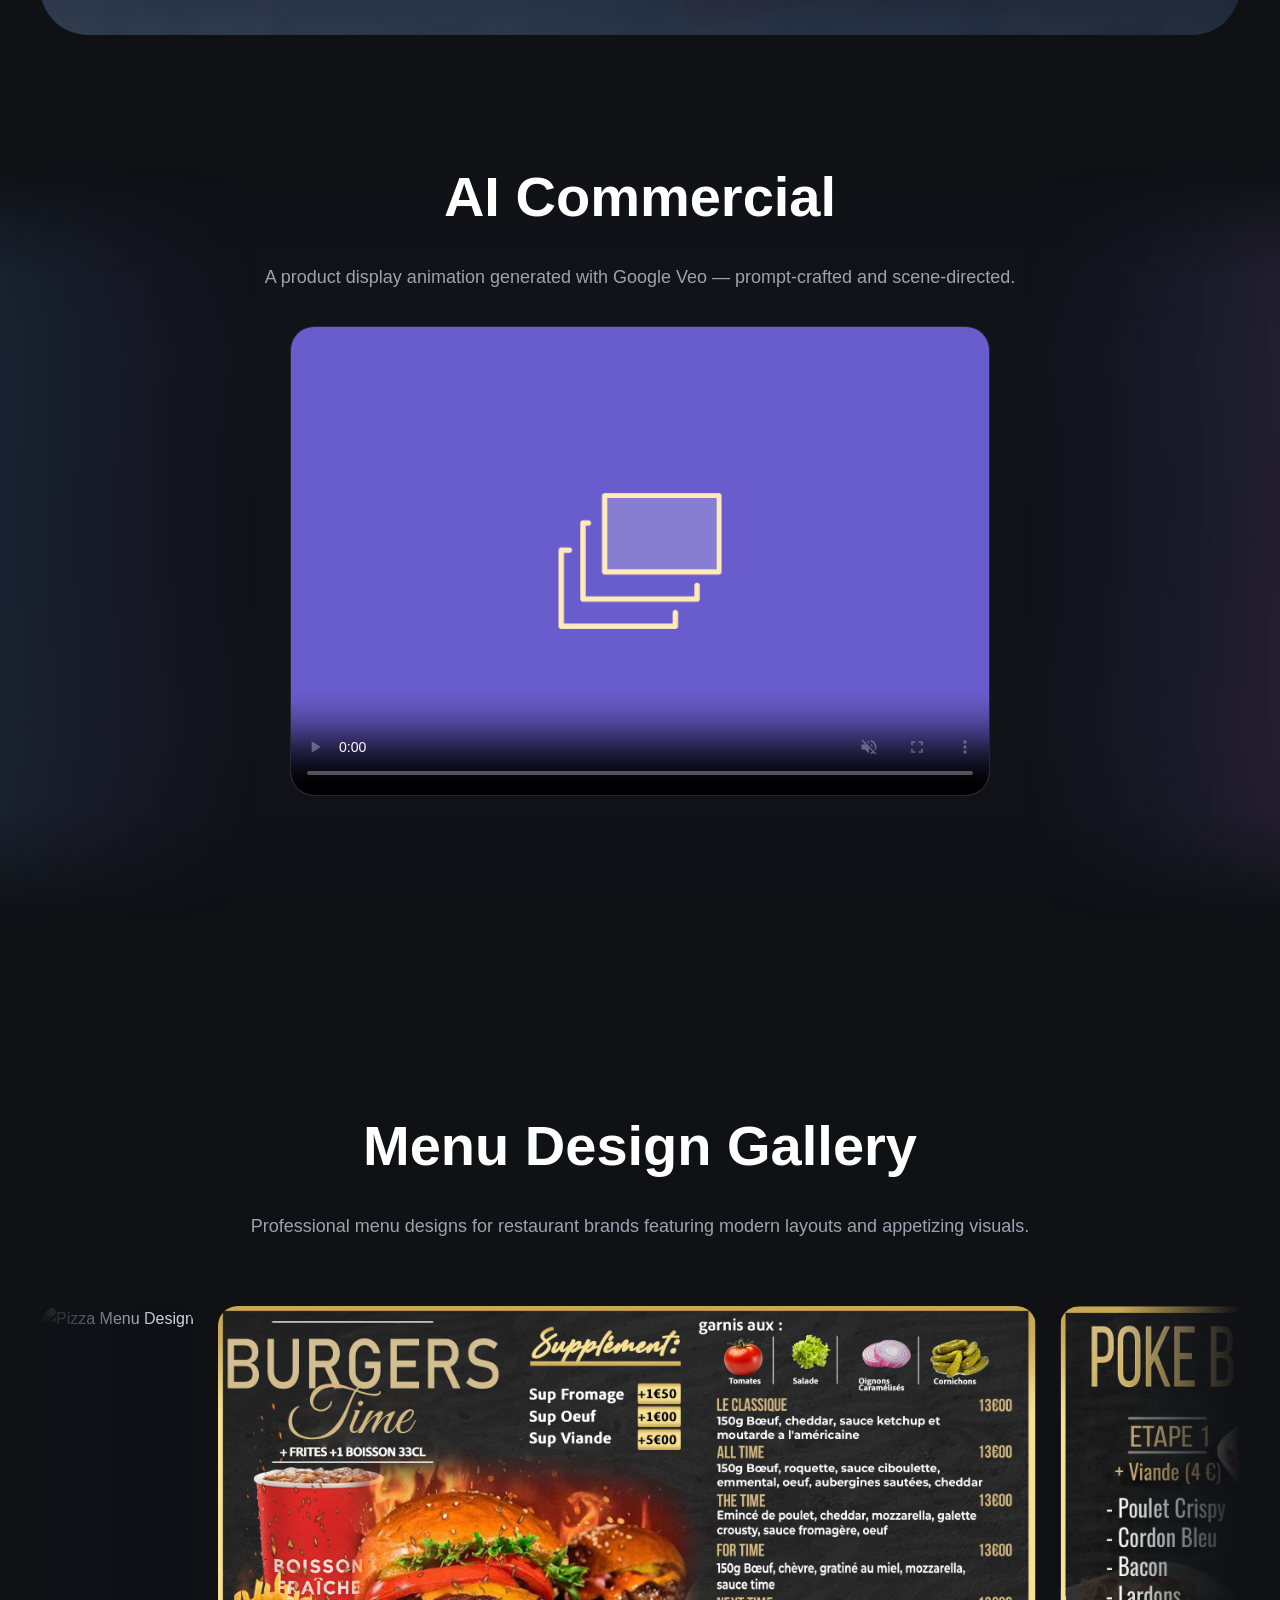
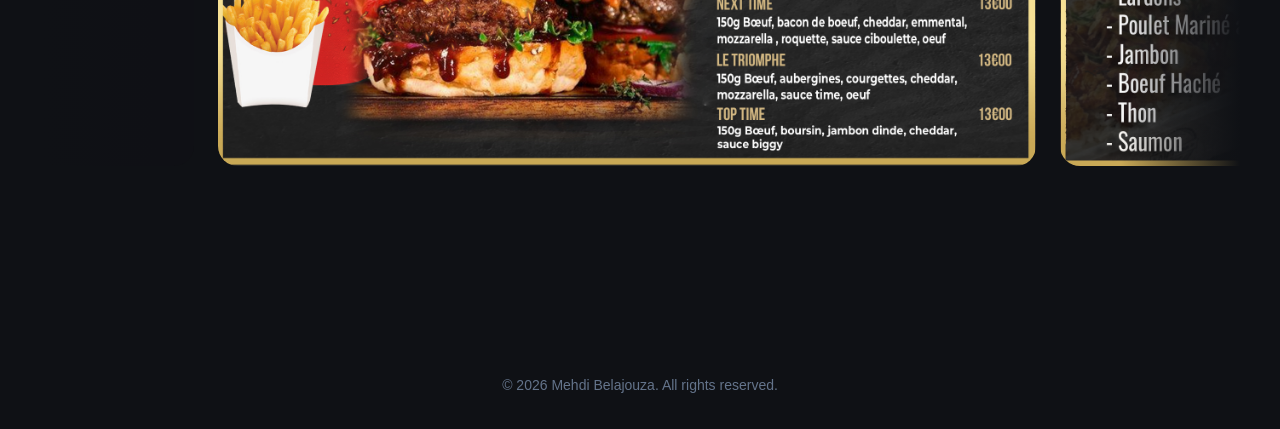
==== commit d340baa4: "mobile display improvement" ====
--- a/projects.html
+++ b/projects.html
@@ -332,7 +332,7 @@
                 <div class="menu-track">
                     <!-- Original items -->
                     <div class="menu-item" data-title="Pizza Menu Design">
-                        <img src="images/Pizza.png" alt="Pizza Menu Design">
+                        <img src="images/pizza.png" alt="Pizza Menu Design">
                         <div class="menu-overlay">
                             <i class="fas fa-expand-alt"></i>
                             <span class="menu-title">Pizza Menu</span>
@@ -353,7 +353,7 @@
                         </div>
                     </div>
                     <div class="menu-item" data-title="Sandwiches Menu Design">
-                        <img src="./images/Sandwiches.png" alt="Sandwiches Menu Design">
+                        <img src="./images/sandwiches.png" alt="Sandwiches Menu Design">
                         <div class="menu-overlay">
                             <i class="fas fa-expand-alt"></i>
                             <span class="menu-title">Sandwiches Menu</span>
--- a/style.css
+++ b/style.css
@@ -231,22 +231,56 @@
 }
 
 @media (max-width: 768px) {
+    .hero {
+        padding: 5rem 1.5rem 3rem;
+        min-height: 90vh;
+    }
+
     .hero-title {
-        font-size: 2.5rem;
+        font-size: 2.25rem;
+        margin-bottom: 2rem;
     }
     
     .greeting {
-        font-size: 1.5rem;
+        font-size: 1.25rem;
+        margin-bottom: 1.5rem;
+    }
+
+    .code-window {
+        max-width: 100%;
+        margin: 0 auto;
+    }
+
+    .code-content {
+        padding: 1rem 1.25rem 1.25rem;
+        font-size: 0.75rem;
+        line-height: 1.6;
+    }
+
+    .window-header {
+        padding: 0.625rem 0.875rem;
+    }
+
+    .window-dot {
+        width: 10px;
+        height: 10px;
+    }
+
+    .window-title {
+        font-size: 0.75rem;
     }
     
     .button-group {
         flex-direction: column;
         width: 100%;
+        gap: 0.75rem;
     }
     
     .btn {
         width: 100%;
         justify-content: center;
+        padding: 0.875rem 1.5rem;
+        font-size: 1rem;
     }
 }
 
@@ -1478,7 +1512,7 @@
     
     .project-preview img {
         width: 100% !important;
-        max-width: 400px;
+        max-width: 100%;
         height: auto;
         transform: perspective(1000px) rotateY(0deg) rotateX(0deg);
         border: 3px solid rgba(255, 255, 255, 0.4);
@@ -1490,7 +1524,7 @@
 
     .project-preview[data-carousel="true"] {
         width: 100% !important;
-        max-width: 400px;
+        max-width: 100%;
         transform: perspective(1000px) rotateY(0deg) rotateX(0deg);
         border: 3px solid rgba(255, 255, 255, 0.4);
     }
@@ -1825,10 +1859,13 @@
 
 /* Responsive adjustments */
 @media (max-width: 768px) {
-    .menu-gallery {
-        grid-template-columns: 1fr;
-        gap: 1.5rem;
-        padding: 1rem;
+    .menu-item {
+        height: 380px;
+    }
+
+    .menu-gallery::before,
+    .menu-gallery::after {
+        width: 60px;
     }
     
     .lightbox-close {
@@ -1886,36 +1923,74 @@
 
 /* ─── Responsive ─── */
 @media (max-width: 1200px) {
-    .menu-gallery {
-        --card-width: 340px;
-        --card-height: 460px;
-        --gap: 70px;
-        --base-angle-y: -24deg;
+    .menu-item {
+        height: 420px;
     }
 }
 
 @media (max-width: 800px) {
-    .menu-gallery {
-        --card-width: 86vw;
-        --card-height: calc(86vw * 1.37);
-        --gap: 50px;
-        --base-angle-y: -18deg;
-        --base-angle-x: 8deg;
-        justify-content: flex-start;
-        padding: 4rem 1.5rem;
-    }
-
-    .menu-item::after {
-        left: -28px;
-        width: 28px;
+    .menu-track {
+        animation: scrollMarquee 28s linear infinite;
     }
 
     .menu-item {
-        transform: rotateY(var(--base-angle-y)) rotateX(var(--base-angle-x)) translateZ(0);
-    }
-
-    .menu-item:hover {
-        transform: rotateY(0deg) rotateX(0deg) translateZ(90px) scale(1.07) !important;
+        height: 340px;
+    }
+
+    .menu-overlay {
+        padding: 1rem 0.875rem 0.875rem;
+    }
+}
+
+@media (max-width: 480px) {
+    .hero-title {
+        font-size: 1.875rem;
+        line-height: 1.2;
+    }
+
+    .greeting {
+        font-size: 1.125rem;
+    }
+
+    .code-content {
+        font-size: 0.7rem;
+        padding: 0.875rem 1rem 1rem;
+    }
+
+    .project-title-large {
+        font-size: 1.625rem;
+    }
+
+    .project-card-large {
+        padding: 1.5rem 1.25rem;
+        border-radius: 1.5rem;
+    }
+
+    .project-badge-large {
+        font-size: 0.625rem;
+        padding: 0.5rem 1rem;
+    }
+
+    .menu-item {
+        height: 300px;
+    }
+
+    .video-section::before,
+    .video-section::after {
+        width: 0;
+    }
+
+    .video-showcase {
+        max-width: 100%;
+        border-radius: 1rem;
+    }
+
+    .section-title {
+        font-size: 2.5rem;
+    }
+
+    .about-text {
+        font-size: 1rem;
     }
 }
 
